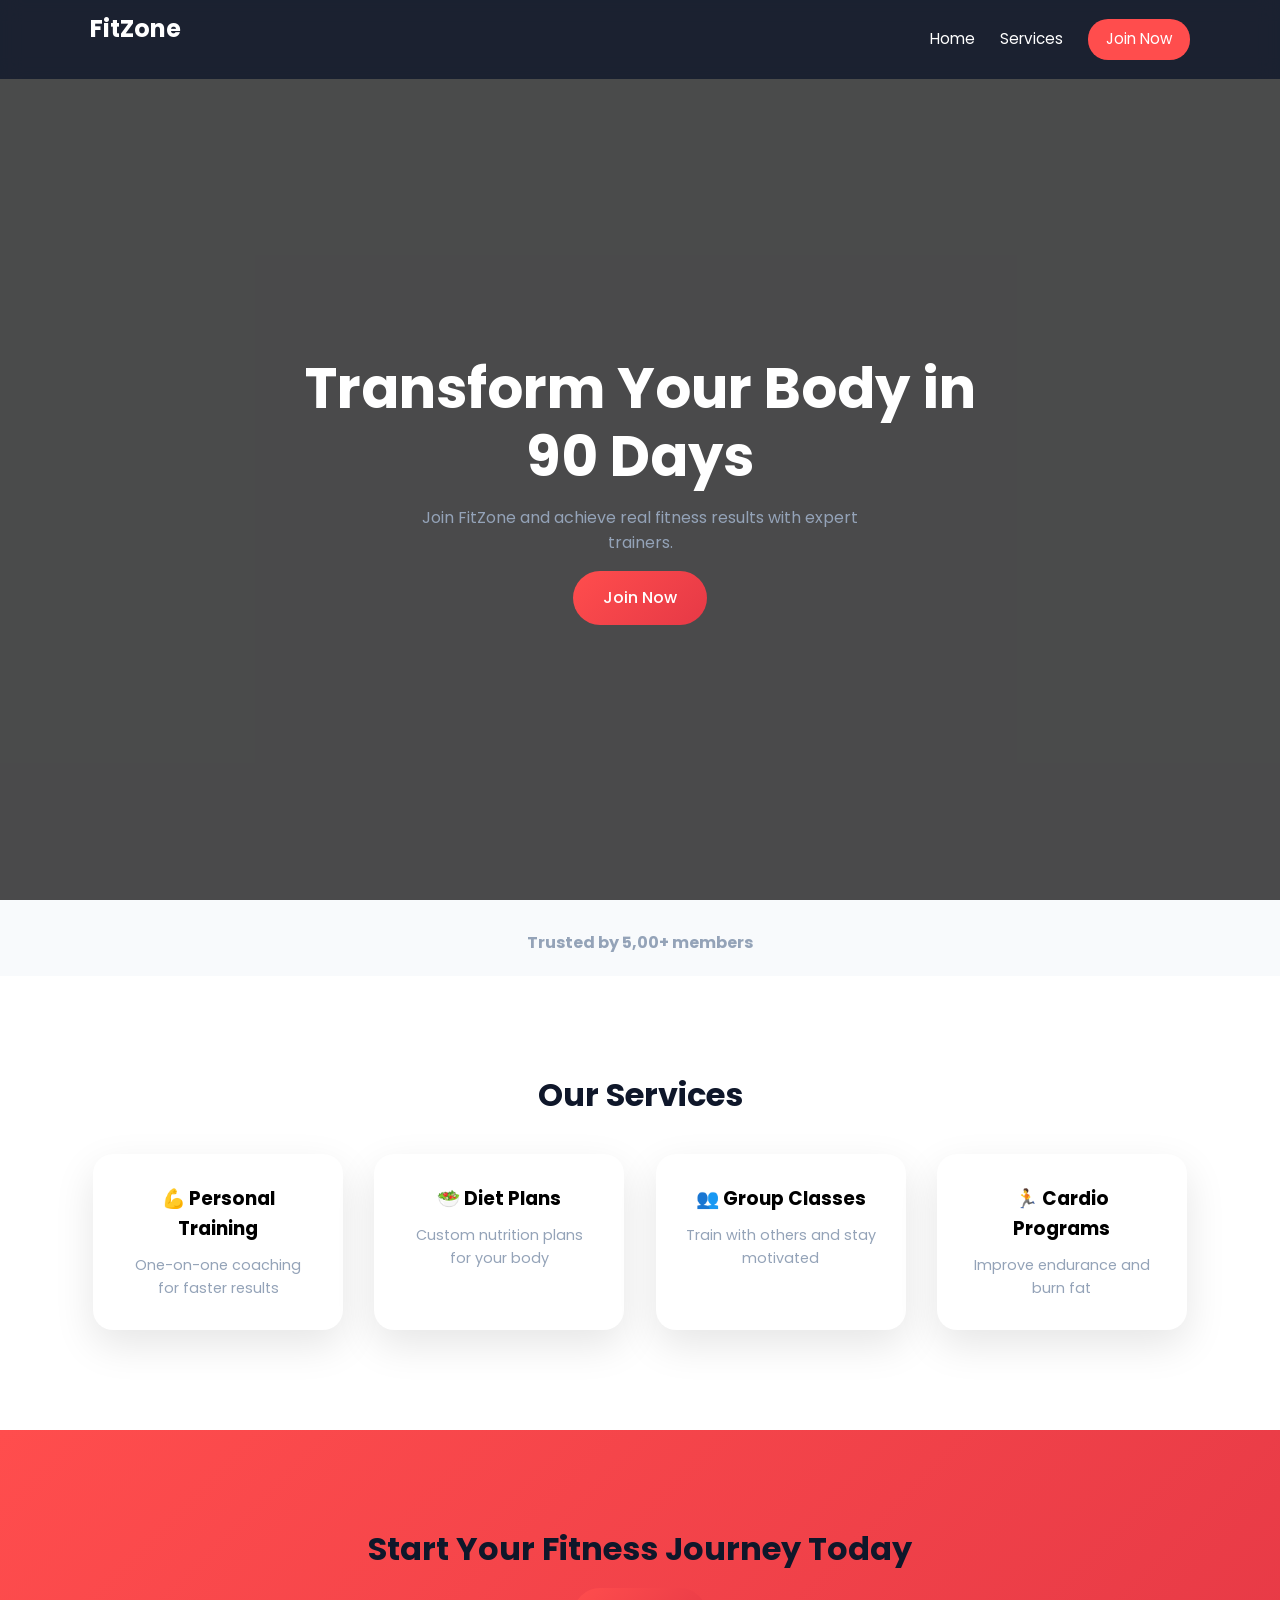
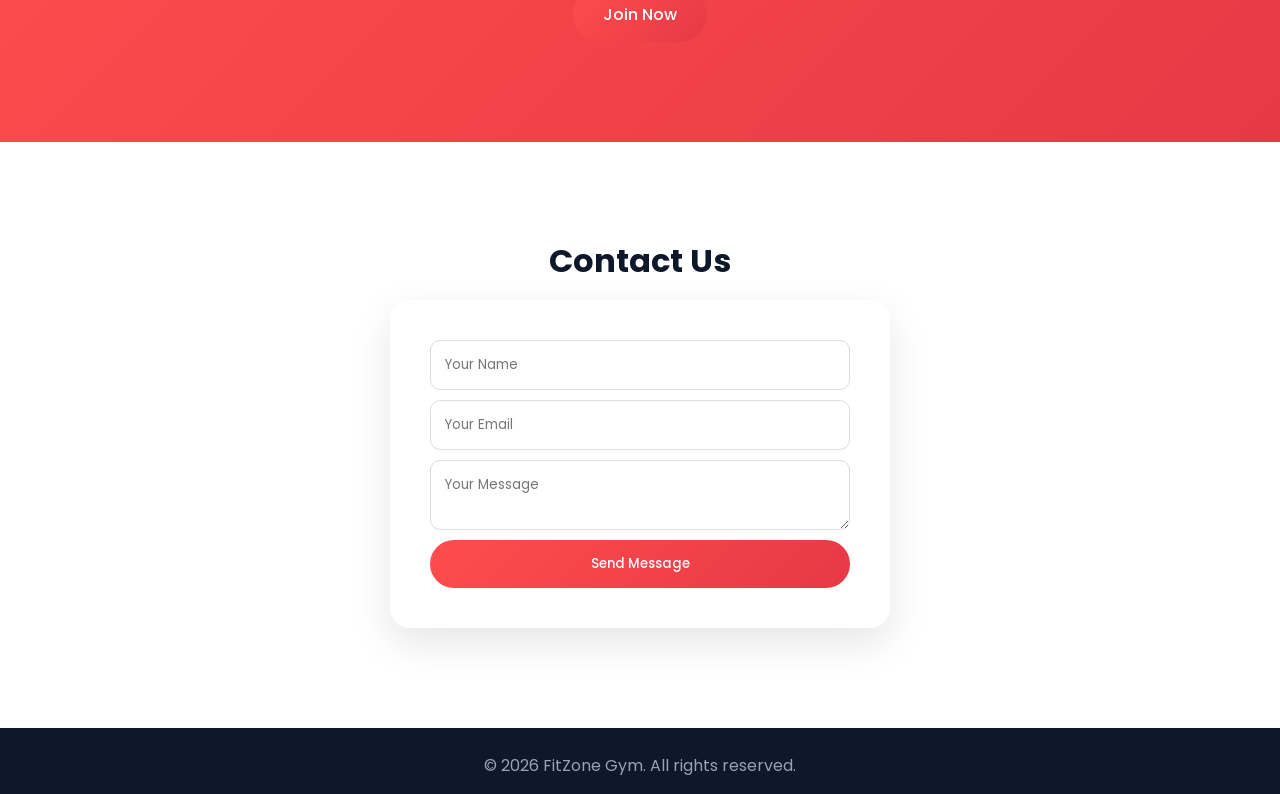
==== index.html @ 34e64884 "Added website files" ====
<!doctype html>
<html lang="en">
  <head>
    <meta charset="UTF-8" />
    <meta name="viewport" content="width=device-width, initial-scale=1.0" />
    <title>FitZone Gym</title>
    <link rel="stylesheet" href="style.css" />

    <!-- Google Fonts -->
    <link
      href="https://fonts.googleapis.com/css2?family=Poppins:wght@300;500;700&display=swap"
      rel="stylesheet"
    />
  </head>
  <body>
    <header class="navbar">
      <div class="container nav-container">
        <h2 class="logo">FitZone</h2>
        <nav class="nav-links">
          <a href="#home">Home</a>
          <a href="#services">Services</a>
          <a href="#contact" class="nav-btn">Join Now</a>
        </nav>
      </div>
    </header>

    <!--Hero-->
    <section id="home" class="hero">
      <div class="container">
        <h1>Transform Your Body in 90 Days</h1>
        <p>
          Join FitZone and achieve real fitness results with expert trainers.
        </p>
        <a href="#contact" class="btn">Join Now</a>
      </div>
    </section>

    <!--TRUST-->
    <section id="trust" class="trust">
      <p>Trusted by 5,00+ members</p>
    </section>

    <!--SERVICES-->
    <section id="services" class="services">
      <div class="container">
        <h2>Our Services</h2>
        <div class="cards">
          <div class="card">
            <h3>💪 Personal Training</h3>
            <p>One-on-one coaching for faster results</p>
          </div>
          <div class="card">
            <h3>🥗 Diet Plans</h3>
            <p>Custom nutrition plans for your body</p>
          </div>
          <div class="card">
            <h3>👥 Group Classes</h3>
            <p>Train with others and stay motivated</p>
          </div>
          <div class="card">
            <h3>🏃 Cardio Programs</h3>
            <p>Improve endurance and burn fat</p>
          </div>
        </div>
      </div>
    </section>

    <!--CTA-->
    <section id="cta" class="cta">
      <h2>Start Your Fitness Journey Today</h2>
      <a href="#contact" class="btn">Join Now</a>
    </section>

    <!--CONTACT-->
    <section id="contact" class="contact">
      <div class="container">
        <h2>Contact Us</h2>
        <form>
          <input type="text" placeholder="Your Name" required />
          <input type="email" placeholder="Your Email" required />
          <textarea placeholder="Your Message" required></textarea>
          <button type="submit" class="btn">Send Message</button>
        </form>
      </div>
    </section>

    <!--FOOTER-->
    <footer>
      <p>© 2026 FitZone Gym. All rights reserved.</p>
    </footer>
  </body>
</html>
---- style.css ----
:root {
  --primary: #ff4d4d;
  --dark: #0f172a;
  --light: #f8fafc;
  --gray: #94a3b8;
}

* {
  margin: 0;
  padding: 0;
  box-sizing: border-box;
  font-family: "Poppins", sans-serif;
}

html {
  scroll-behavior: smooth;
}

body {
  line-height: 1.6;
  background: #f9fafb;
}

a,
button {
  cursor: pointer;
}

/*Reusable container*/
.container {
  width: 90%;
  margin: auto;
  max-width: 1100px;
}

.navbar {
  position: fixed;
  top: 0;
  width: 100%;
  background: rgba(15, 23, 42, 0.8);
  backdrop-filter: blur(10px);
  z-index: 1000;
}

.nav-container {
  display: flex;
  justify-content: space-between;
  align-items: center;
  padding: 15px 0;
}

/*Logo*/
.logo {
  color: white;
  font-size: 1.5rem;
  font-weight: 700;
}

/*Nav Links*/
.nav-links {
  display: flex;
  align-items: center;
  gap: 25px;
}

.nav-links a {
  color: white;
  text-decoration: none;
  font-size: 0.95rem;
  position: relative;
  transition: 0.3s;
}

/*Hover effect for nav links*/
.nav-links a::after {
  content: "";
  position: absolute;
  width: 0%;
  height: 2px;
  background: var(--primary);
  left: 0;
  bottom: -5px;
  transition: 0.3s;
}

.nav-links a:hover::after {
  width: 100%;
}

/*CTA Button in Nav*/
.nav-btn {
  background: var(--primary);
  padding: 8px 18px;
  border-radius: 20px;
}

.nav-btn:hover {
  background: #e63946;
}

/*Header*/
.hero {
  background: url("https://images.unsplash.com/photo-1554284126-aa88f22d8b74")
    no-repeat center/cover;
  height: 100vh;
  display: flex;
  align-items: center;
  justify-content: center;
  padding-top: 80px;
  position: relative;
}

.hero::after {
  content: "";
  position: absolute;
  top: 0;
  left: 0;
  width: 100%;
  height: 100%;
  background: rgba(0, 0, 0, 0.7);
}

.hero .container {
  position: relative;
  z-index: 2;
  color: white;
  text-align: center;
}

.hero h1 {
  line-height: 1.2;
  font-size: 3.5rem;
  font-weight: 700;
  margin: 0 auto;
  max-width: 700px;
}

.hero p {
  max-width: 500px;
  color: var(--gray);
  margin: 15px auto;
}

/*BUTTON*/
.btn {
  display: inline-block;
  background: linear-gradient(135deg, #ff4d4d, #e63946);
  color: white;
  padding: 14px 30px;
  border-radius: 50px;
  font-weight: 500;
  text-decoration: none;
  transition: 0.3s;
}

.btn:hover {
  background: #e63946;
  transform: translateY(-4px);
}

/*TRUST*/
.trust {
  background: var(--light);
  text-align: center;
  padding: 20px;
  font-weight: bold;
}

/*SECTIONS*/
.services,
.cta,
.contact {
  padding: 100px 0;
  text-align: center;
}

.services,
.contact {
  background: white;
}

.services h2 {
  margin-bottom: 40px;
}

h2 {
  font-size: 2rem;
  margin-bottom: 20px;
  color: var(--dark);
  line-height: 1.2;
}

p {
  color: var(--gray);
  margin-top: 10px;
}

/*SERVICES*/
.cards {
  display: flex;
  justify-content: space-around;
  gap: 25px;
  flex-wrap: wrap;
  margin-top: 30px;
}

.card {
  background: white;
  padding: 30px;
  width: 250px;
  border-radius: 20px;
  box-shadow: 0 15px 40px rgba(0, 0, 0, 0.1);
  transition: 0.4s;
  text-align: center;
}

.card:hover {
  transform: translateY(-12px);
}

.card h3 {
  margin-bottom: 10px;
}

.card p {
  font-size: 0.9rem;
}

/*CTA*/
.cta {
  background: linear-gradient(135deg, #ff4d4d, #e63946);
  color: white;
}

/*CONTACT*/
.contact form {
  background: white;
  padding: 40px;
  border-radius: 20px;
  box-shadow: 0 15px 40px rgba(0, 0, 0, 0.1);
  max-width: 500px;
  margin: 0 auto;
  display: flex;
  flex-direction: column;
  gap: 10px;
}

input,
textarea {
  padding: 14px;
  border-radius: 10px;
  border: 1px solid #ddd;
}

button {
  background: var(--primary);
  color: white;
  padding: 14px;
  font-weight: 500;
  border-radius: 30px;
  cursor: pointer;
  border: none;
}

/*FOOTER*/
footer {
  background: var(--dark);
  color: white;
  text-align: center;
  padding: 15px;
}

/*MEDIA QUERIES*/
@media (max-width: 768px) {
  .hero h1 {
    font-size: 2rem;
  }

  .cards {
    flex-direction: column;
    align-items: center;
  }

  .nav-links {
    gap: 15px;
  }
}
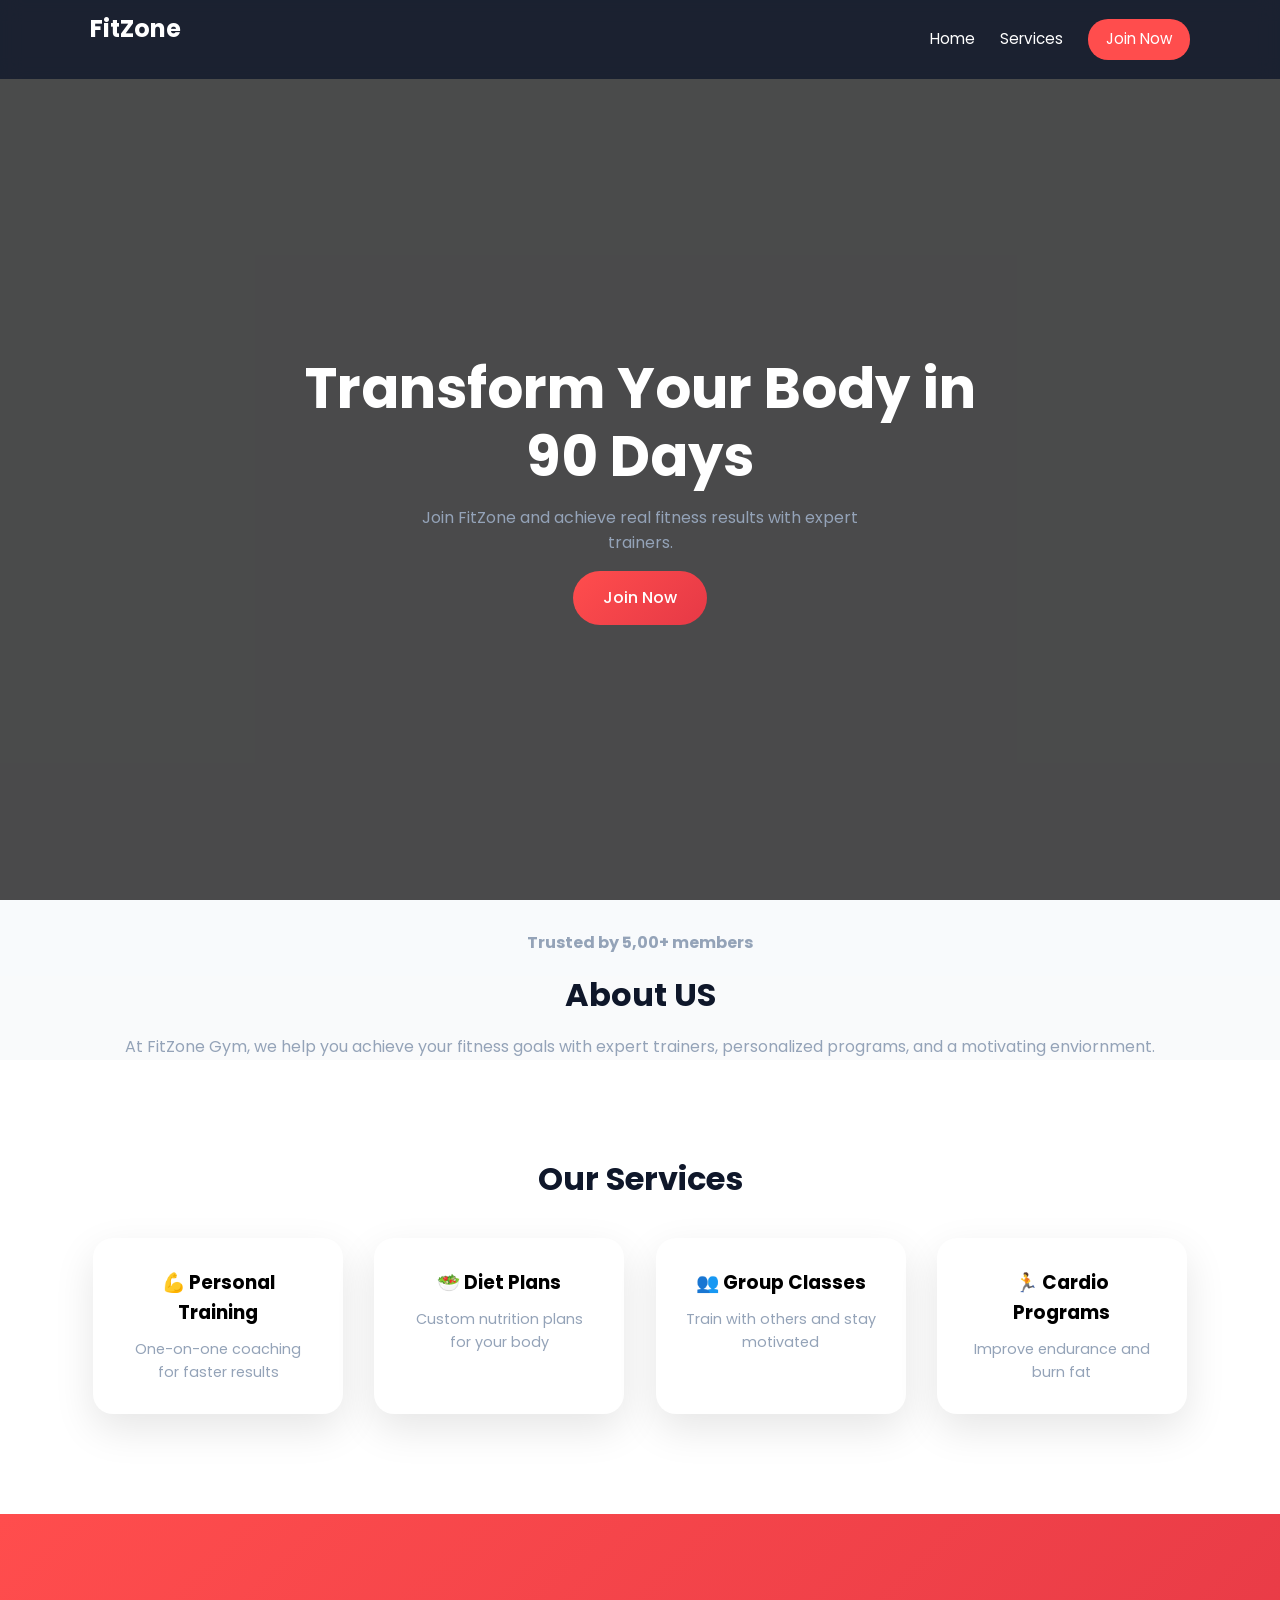
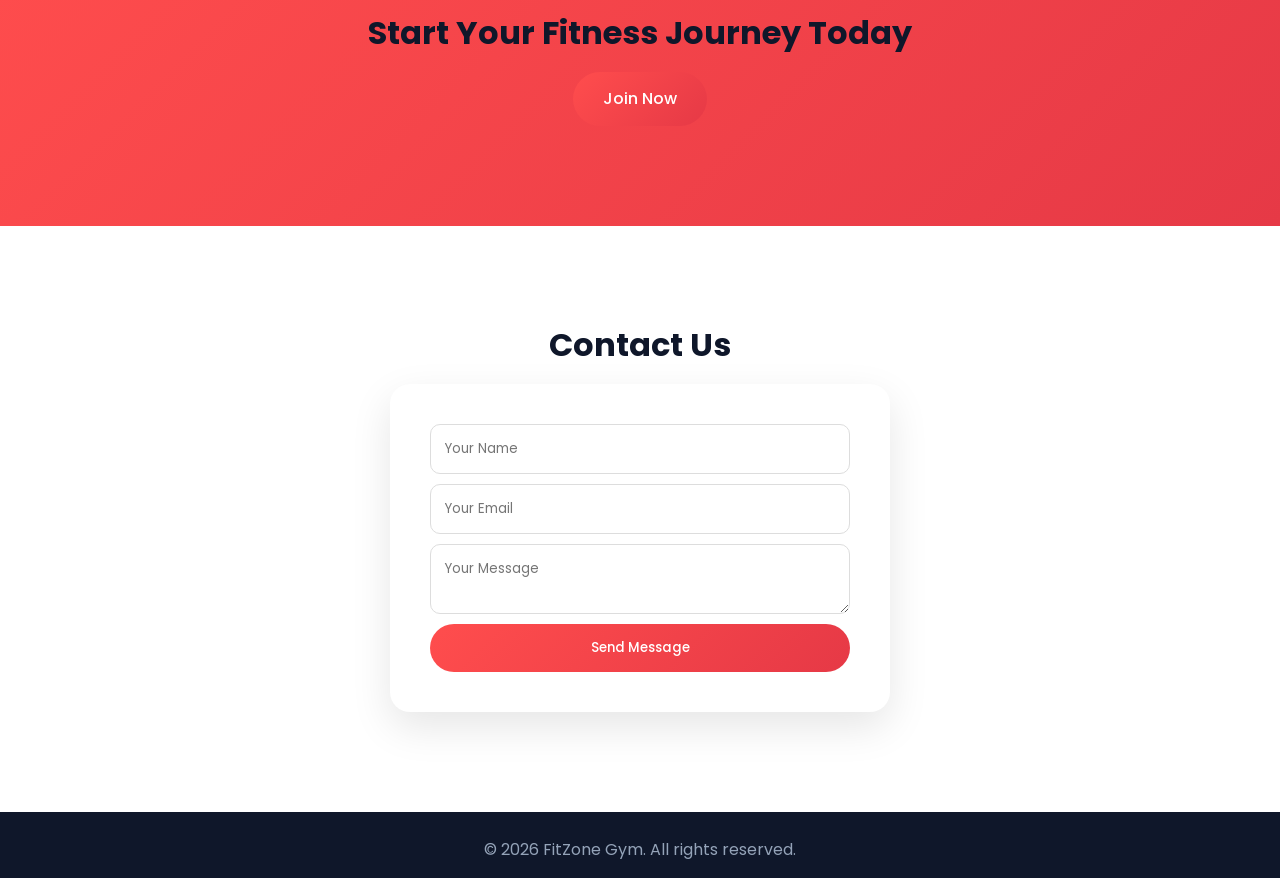
==== commit 2c758b86: "added sections" ====
--- a/index.html
+++ b/index.html
@@ -40,6 +40,17 @@
       <p>Trusted by 5,00+ members</p>
     </section>
 
+    <!--ABOUT-->
+    <section id="about" class="about">
+      <div class="container">
+        <h2>About US</h2>
+        <p>
+          At FitZone Gym, we help you achieve your fitness goals with expert
+          trainers, personalized programs, and a motivating enviornment.
+        </p>
+      </div>
+    </section>
+
     <!--SERVICES-->
     <section id="services" class="services">
       <div class="container">
@@ -75,10 +86,11 @@
     <section id="contact" class="contact">
       <div class="container">
         <h2>Contact Us</h2>
-        <form>
-          <input type="text" placeholder="Your Name" required />
-          <input type="email" placeholder="Your Email" required />
-          <textarea placeholder="Your Message" required></textarea>
+        <form name="contact" method="POST" data-netlify="true">
+          <input type="hidden" name="form-name" value="contact" />
+          <input type="text" name="name" placeholder="Your Name" required />
+          <input type="email" name="email" placeholder="Your Email" />
+          <textarea name="message" placeholder="Your Message"></textarea>
           <button type="submit" class="btn">Send Message</button>
         </form>
       </div>
--- a/style.css
+++ b/style.css
@@ -179,6 +179,11 @@
   background: white;
 }
 
+.about {
+  background: #f9fafb;
+  text-align: center;
+}
+
 .services h2 {
   margin-bottom: 40px;
 }
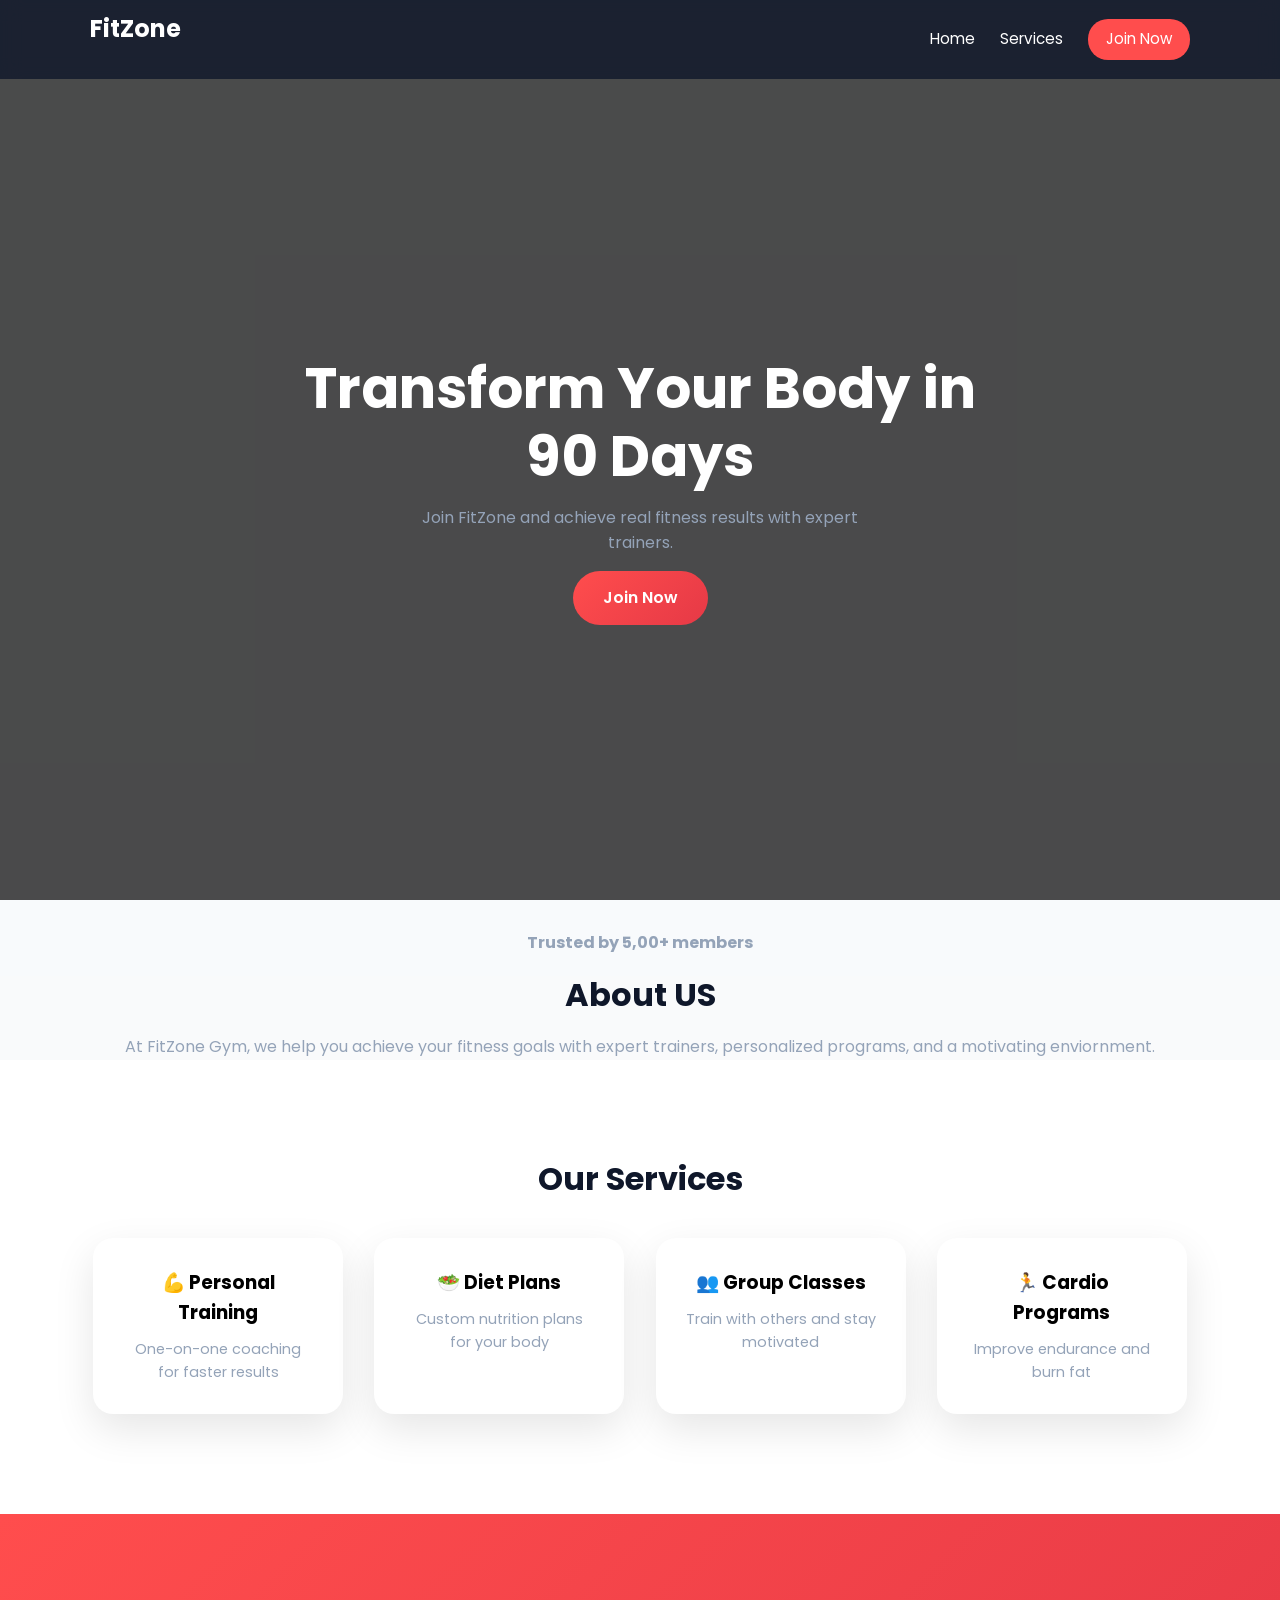
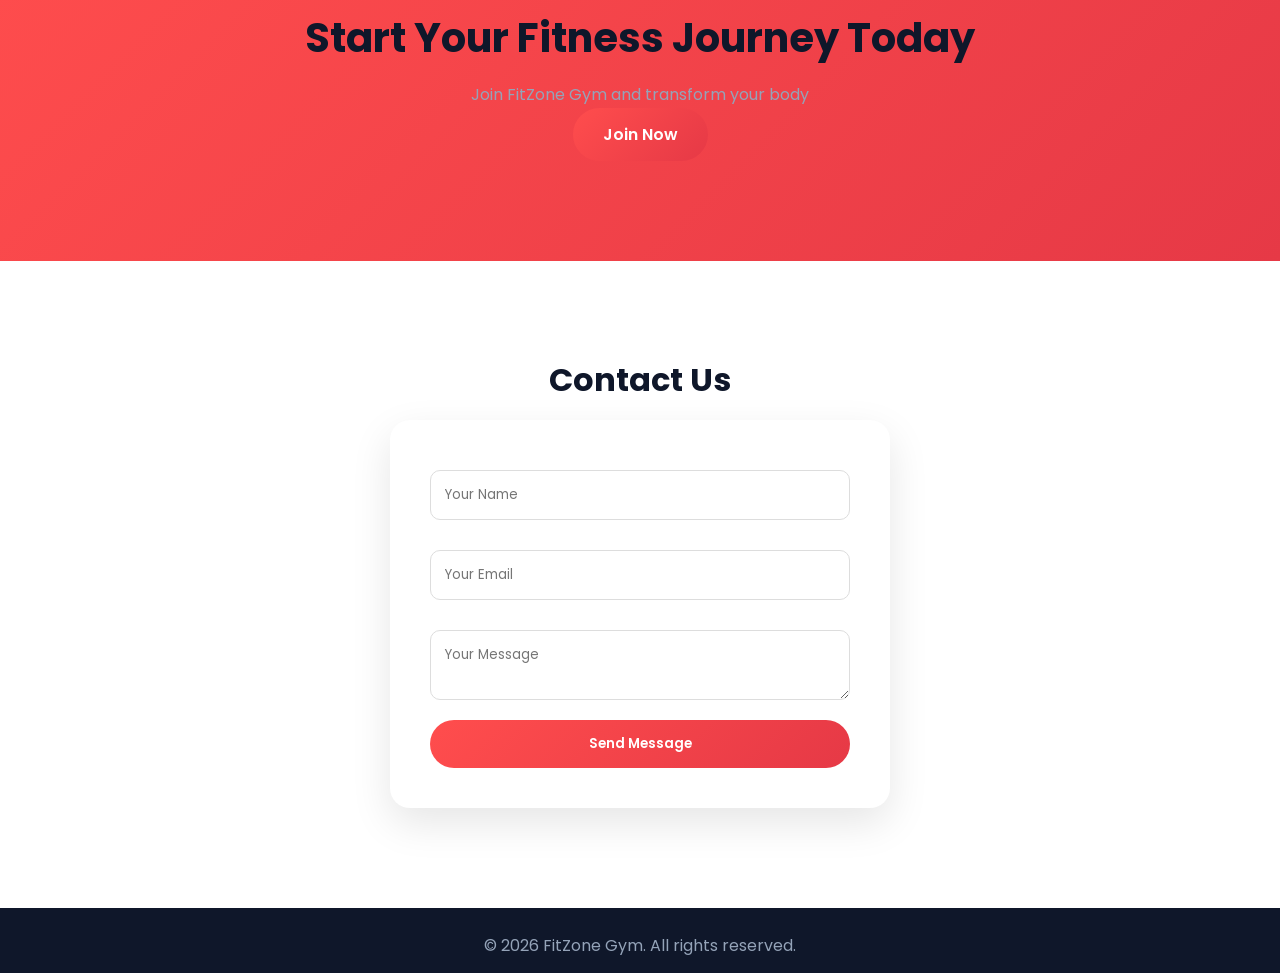
==== commit d248f2a1: "added success.html" ====
--- a/index.html
+++ b/index.html
@@ -79,6 +79,7 @@
     <!--CTA-->
     <section id="cta" class="cta">
       <h2>Start Your Fitness Journey Today</h2>
+      <p>Join FitZone Gym and transform your body</p>
       <a href="#contact" class="btn">Join Now</a>
     </section>
 
@@ -86,7 +87,13 @@
     <section id="contact" class="contact">
       <div class="container">
         <h2>Contact Us</h2>
-        <form name="contact" method="POST" data-netlify="true">
+        <form
+          name="contact"
+          method="POST"
+          data-netlify="true"
+          netlify
+          action="/success.html"
+        >
           <input type="hidden" name="form-name" value="contact" />
           <input type="text" name="name" placeholder="Your Name" required />
           <input type="email" name="email" placeholder="Your Email" />
@@ -100,5 +107,7 @@
     <footer>
       <p>© 2026 FitZone Gym. All rights reserved.</p>
     </footer>
+
+    <script src="script.js"></script>
   </body>
 </html>
--- a/style.css
+++ b/style.css
@@ -10,10 +10,6 @@
   padding: 0;
   box-sizing: border-box;
   font-family: "Poppins", sans-serif;
-}
-
-html {
-  scroll-behavior: smooth;
 }
 
 body {
@@ -100,12 +96,14 @@
 
 /*Header*/
 .hero {
-  background: url("https://images.unsplash.com/photo-1554284126-aa88f22d8b74")
-    no-repeat center/cover;
+  background: linear-gradient(rgba(0, 0, 0, 0.6), rgba(0, 0, 0, 0.6))
+    url("https://images.unsplash.com/photo-1554284126-aa88f22d8b74") no-repeat
+    center/cover;
   height: 100vh;
   display: flex;
   align-items: center;
   justify-content: center;
+  text-align: center;
   padding-top: 80px;
   position: relative;
 }
@@ -148,7 +146,7 @@
   color: white;
   padding: 14px 30px;
   border-radius: 50px;
-  font-weight: 500;
+  font-weight: 600;
   text-decoration: none;
   transition: 0.3s;
 }
@@ -167,16 +165,33 @@
 }
 
 /*SECTIONS*/
+section {
+  opacity: 0;
+  transform: translateY(50px);
+  transition: all 0.6s ease;
+}
+
+section.show {
+  opacity: 1;
+  transform: translateY(0);
+}
+
 .services,
-.cta,
 .contact {
   padding: 100px 0;
   text-align: center;
-}
-
-.services,
-.contact {
   background: white;
+}
+
+.cta {
+  background: linear-gradient(135deg, #ff4d4d, #e63946);
+  color: white;
+  text-align: center;
+  padding: 100px 20px;
+}
+
+.cta h2 {
+  font-size: 2.5rem;
 }
 
 .about {
@@ -220,7 +235,8 @@
 }
 
 .card:hover {
-  transform: translateY(-12px);
+  transform: translateY(-15px) scale(1.03);
+  box-shadow: 0 25px 60px rgba(0, 0, 0, 0.2);
 }
 
 .card h3 {
@@ -252,9 +268,11 @@
 
 input,
 textarea {
+  width: 100%;
   padding: 14px;
   border-radius: 10px;
   border: 1px solid #ddd;
+  margin: 10px 0;
 }
 
 button {
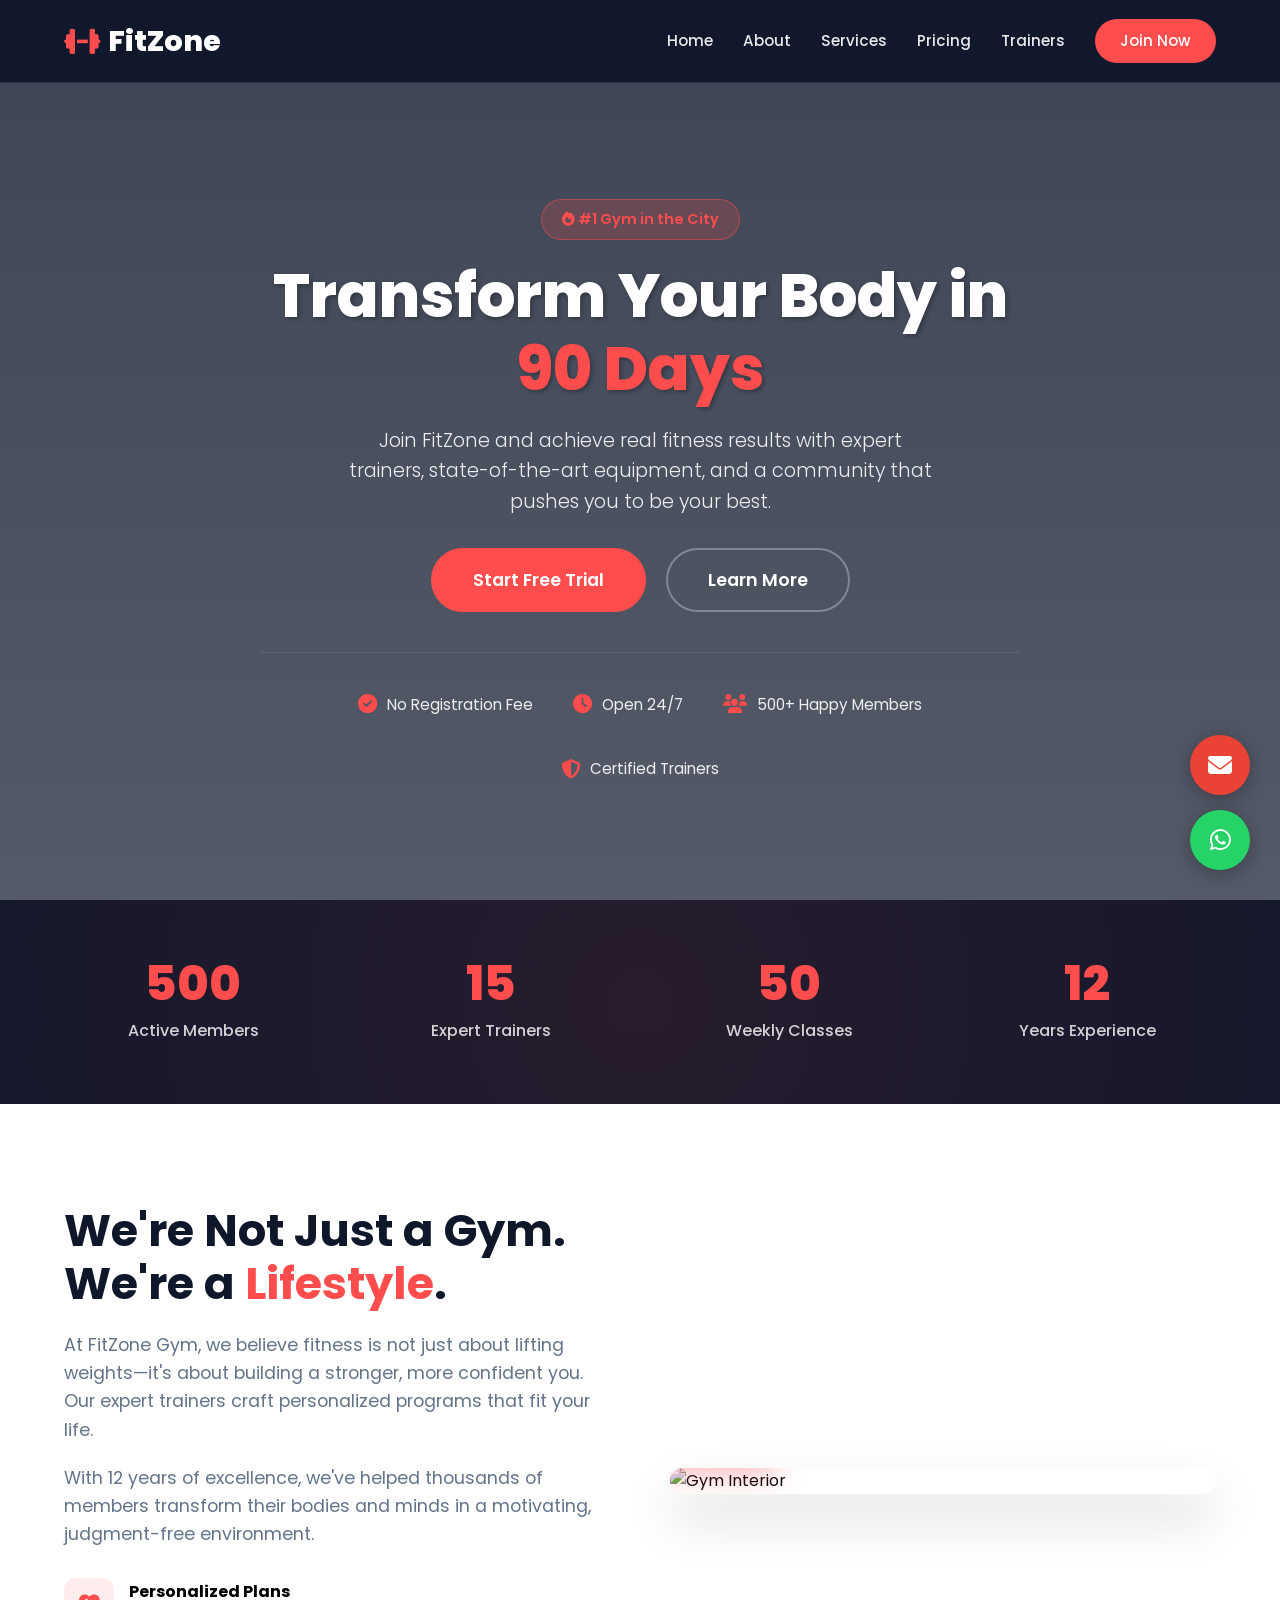
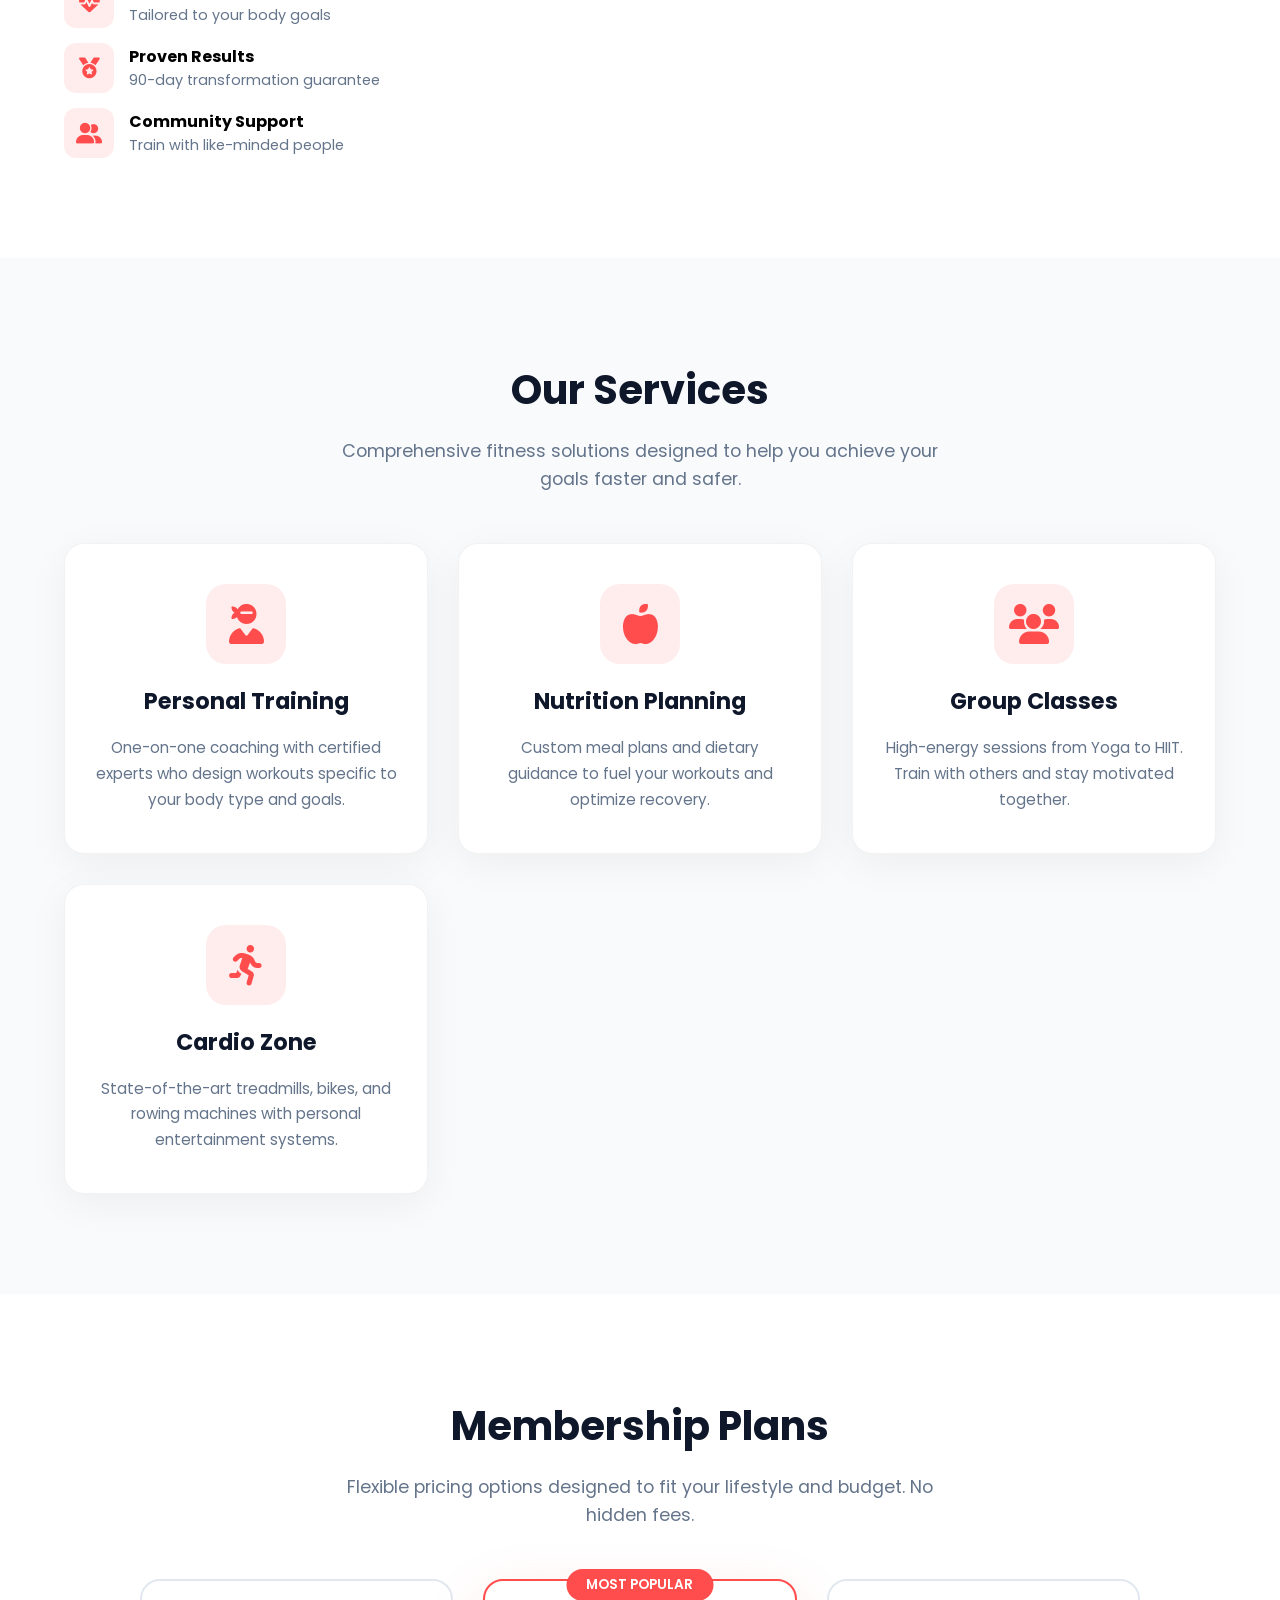
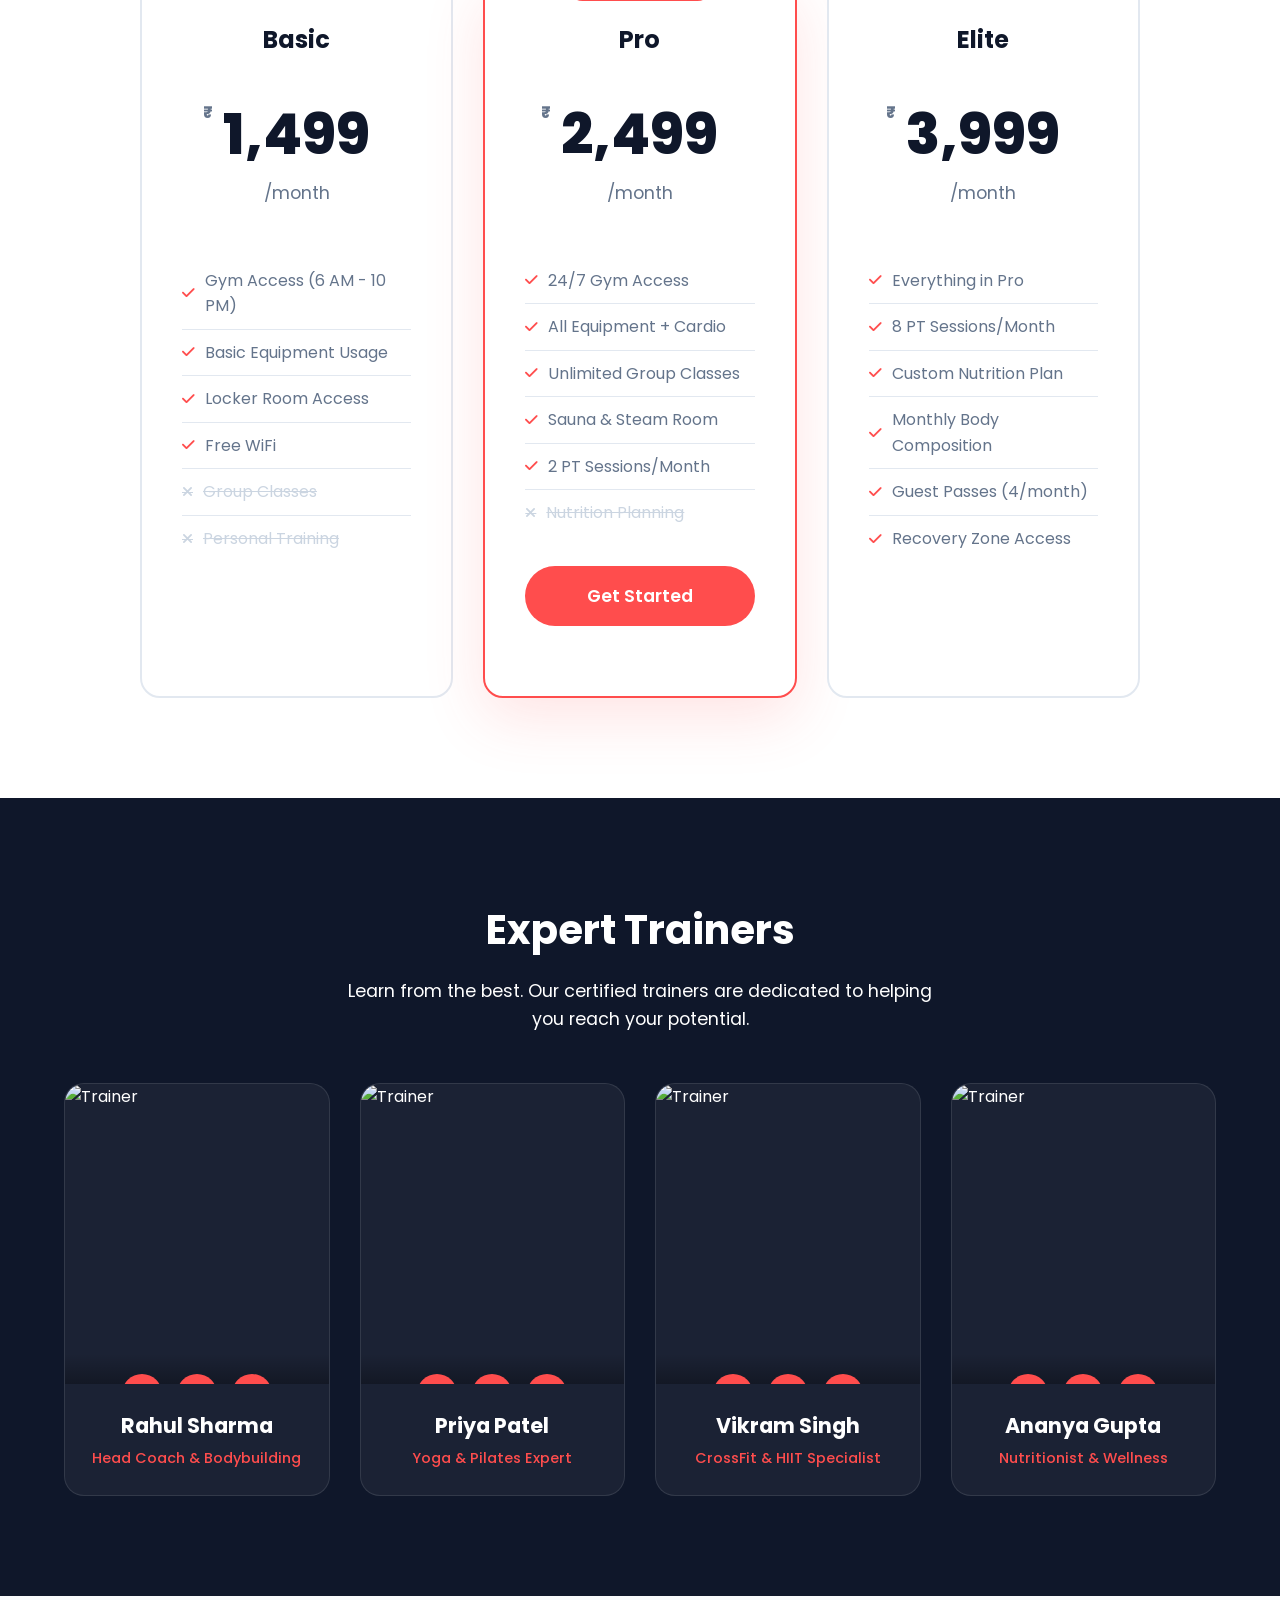
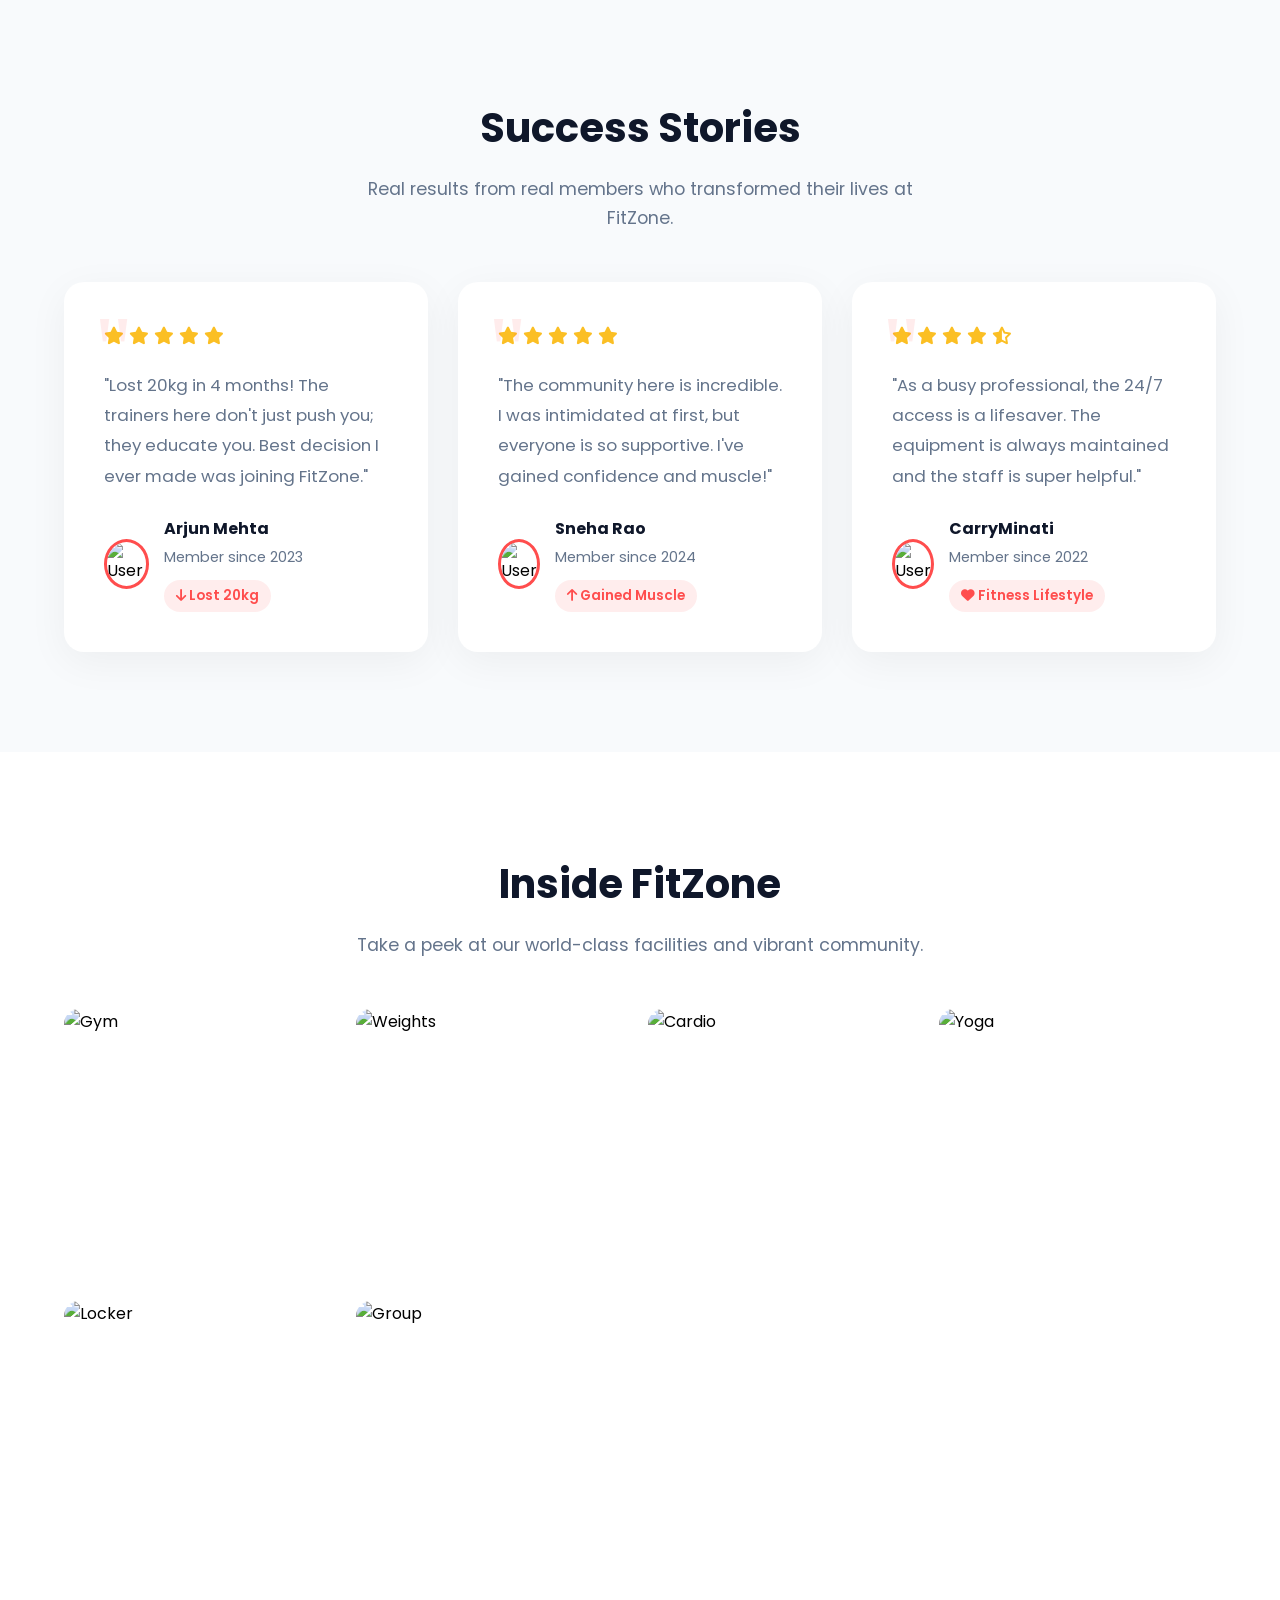
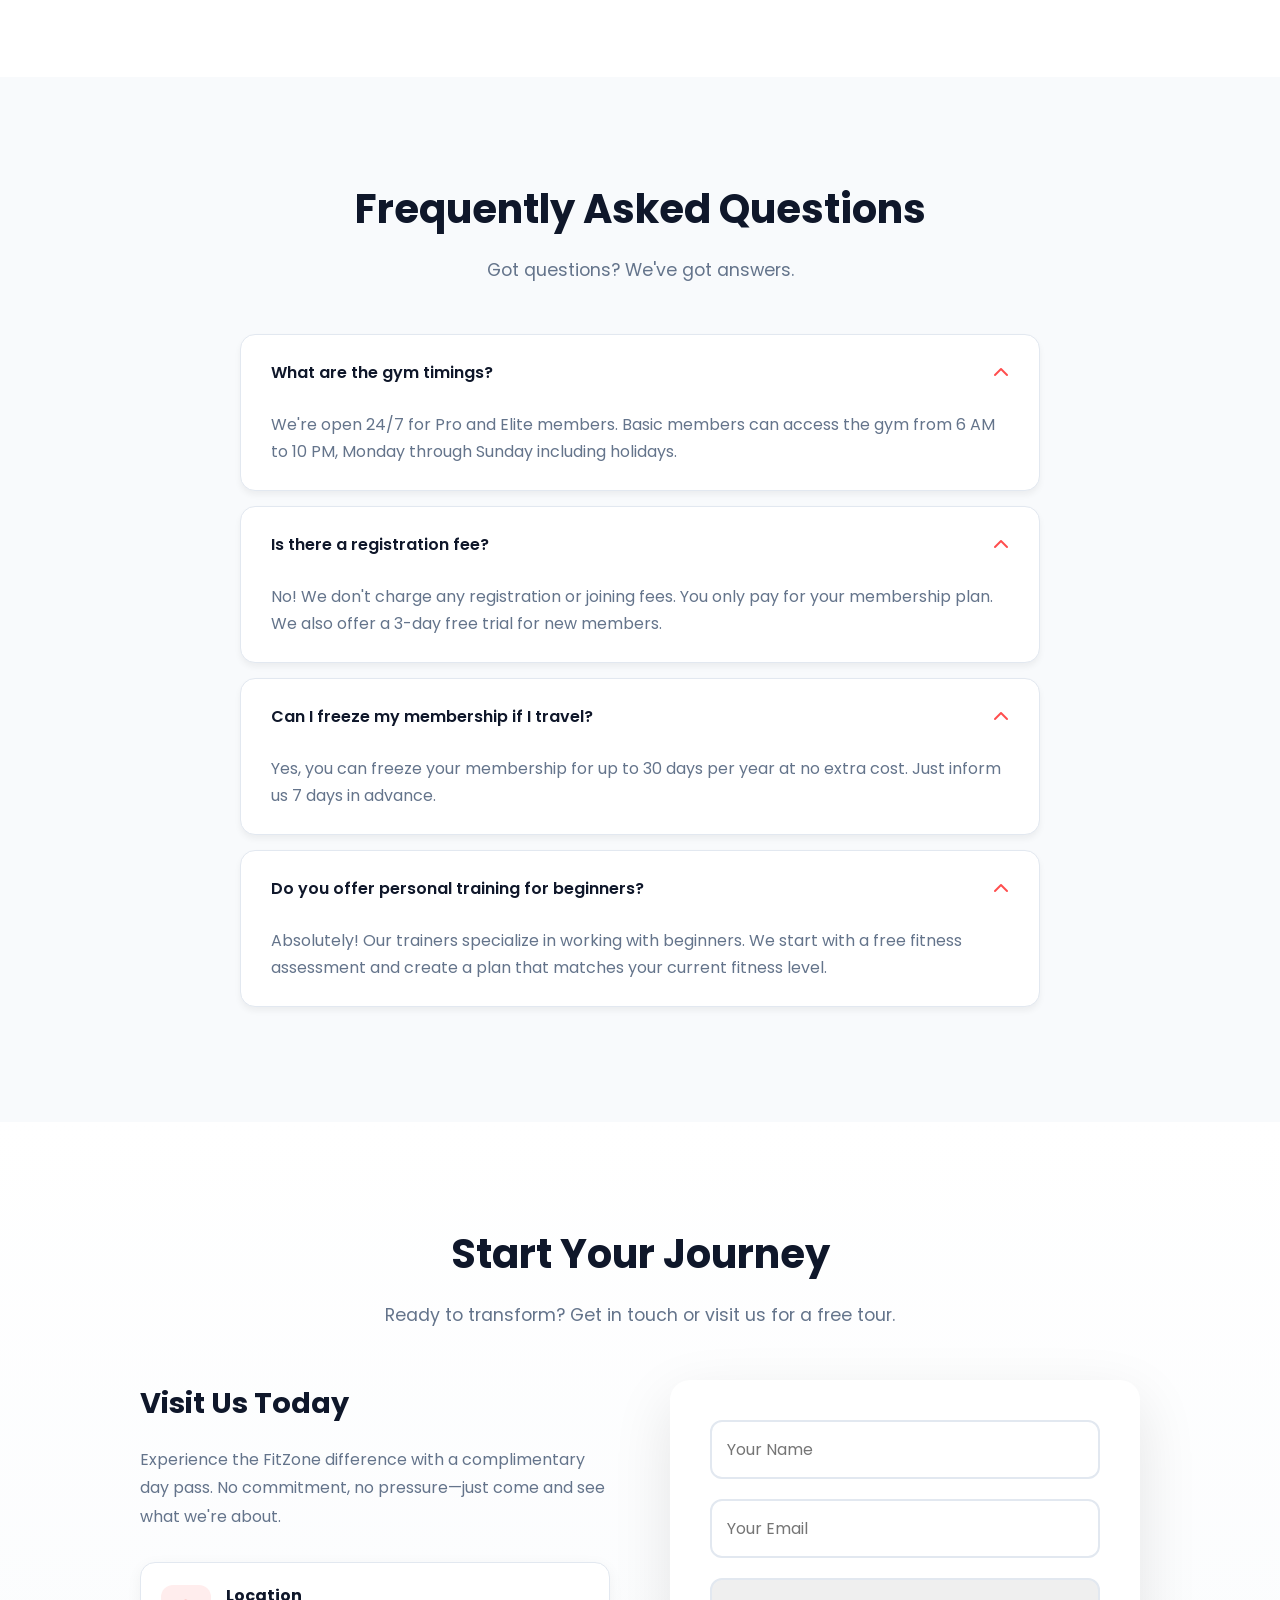
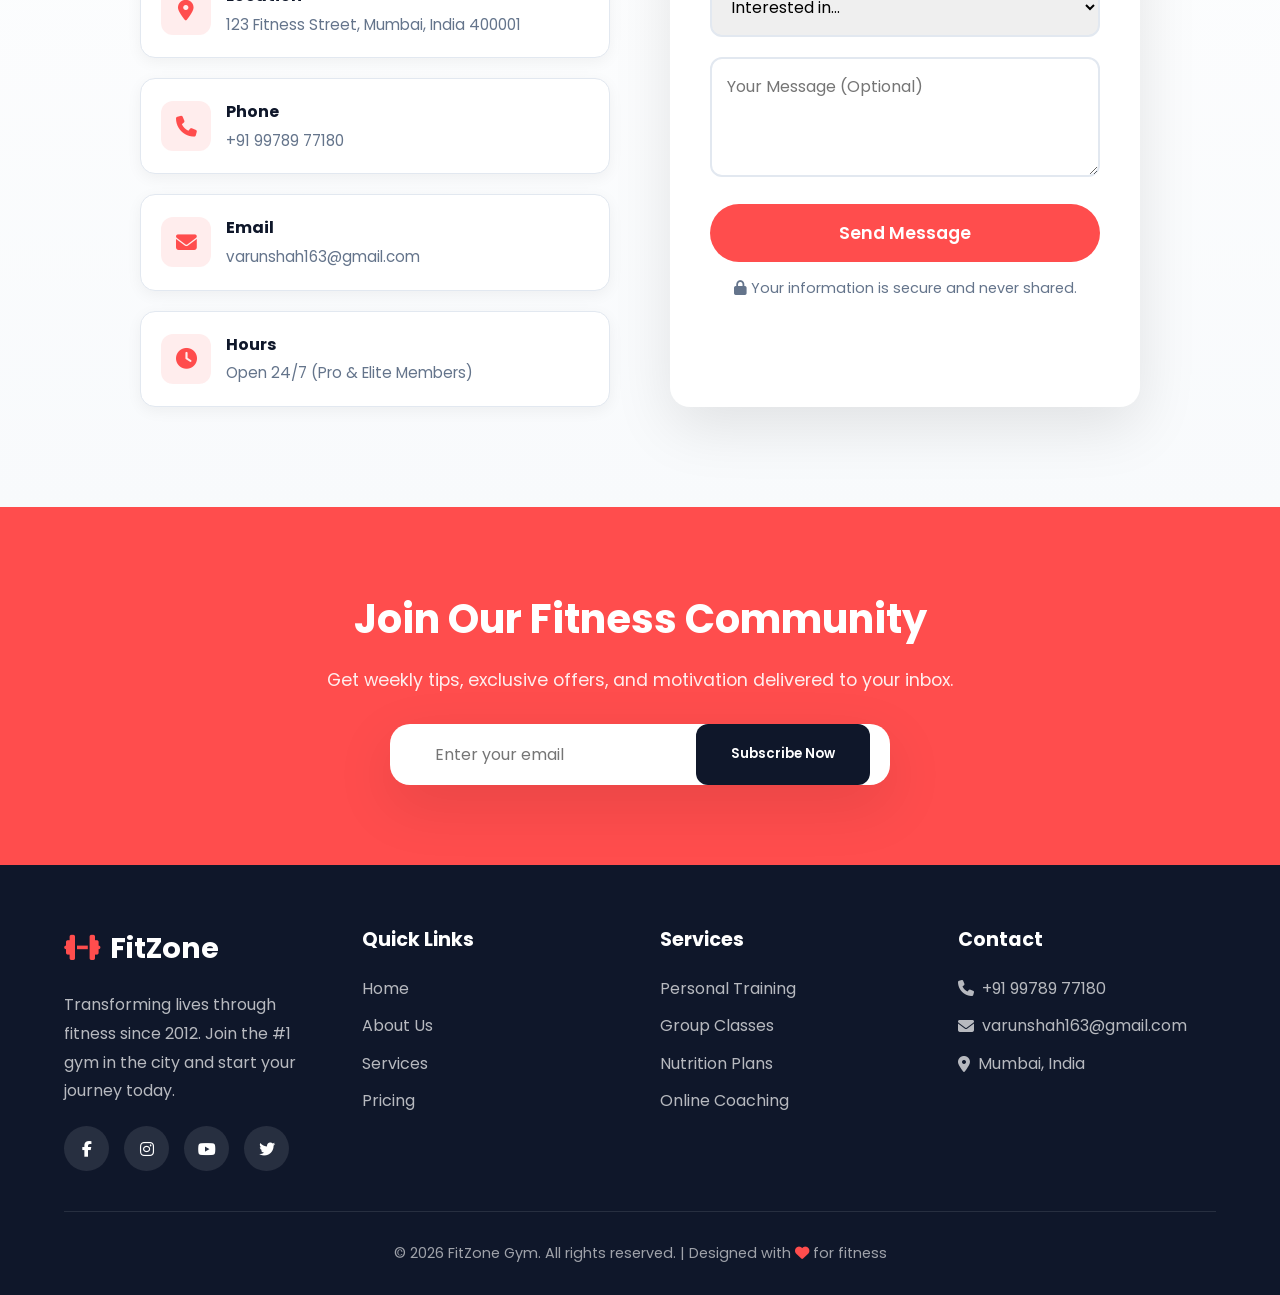
==== commit 57ae12a1: "Upgraded" ====
--- a/index.html
+++ b/index.html
@@ -3,111 +3,2324 @@
   <head>
     <meta charset="UTF-8" />
     <meta name="viewport" content="width=device-width, initial-scale=1.0" />
-    <title>FitZone Gym</title>
+    <title>FitZone Gym | Transform Your Body in 90 Days</title>
     <link rel="stylesheet" href="style.css" />
 
     <!-- Google Fonts -->
     <link
-      href="https://fonts.googleapis.com/css2?family=Poppins:wght@300;500;700&display=swap"
+      href="https://fonts.googleapis.com/css2?family=Poppins:wght@300;400;500;600;700;800&display=swap"
       rel="stylesheet"
     />
+    <!-- Font Awesome for icons -->
+    <link
+      rel="stylesheet"
+      href="https://cdnjs.cloudflare.com/ajax/libs/font-awesome/6.4.0/css/all.min.css"
+    />
+
+    <style>
+      :root {
+        --primary: #ff4d4d;
+        --primary-dark: #e63946;
+        --dark: #0f172a;
+        --light: #f8fafc;
+        --gray: #64748b;
+        --gray-light: #e2e8f0;
+        --success: #25d366;
+        --email: #ea4335;
+      }
+
+      * {
+        margin: 0;
+        padding: 0;
+        box-sizing: border-box;
+        font-family: "Poppins", sans-serif;
+      }
+
+      html {
+        scroll-behavior: smooth;
+      }
+
+      body {
+        line-height: 1.6;
+        background: #f9fafb;
+        overflow-x: hidden;
+      }
+
+      a,
+      button {
+        cursor: pointer;
+        text-decoration: none;
+      }
+
+      /* UTILITY CLASSES */
+      .container {
+        width: 90%;
+        margin: auto;
+        max-width: 1200px;
+      }
+
+      .section-header {
+        text-align: center;
+        margin-bottom: 50px;
+      }
+
+      .section-header h2 {
+        font-size: 2.5rem;
+        color: var(--dark);
+        margin-bottom: 15px;
+        font-weight: 700;
+      }
+
+      .section-header p {
+        color: var(--gray);
+        font-size: 1.1rem;
+        max-width: 600px;
+        margin: 0 auto;
+      }
+
+      /* NAVBAR - Enhanced with blur */
+      .navbar {
+        position: fixed;
+        top: 0;
+        width: 100%;
+        background: rgba(15, 23, 42, 0.95);
+        backdrop-filter: blur(20px);
+        z-index: 1000;
+        border-bottom: 1px solid rgba(255, 255, 255, 0.1);
+      }
+
+      .nav-container {
+        display: flex;
+        justify-content: space-between;
+        align-items: center;
+        padding: 18px 0;
+      }
+
+      .logo {
+        color: white;
+        font-size: 1.8rem;
+        font-weight: 800;
+        display: flex;
+        align-items: center;
+        gap: 8px;
+      }
+
+      .logo i {
+        color: var(--primary);
+      }
+
+      .nav-links {
+        display: flex;
+        align-items: center;
+        gap: 30px;
+      }
+
+      .nav-links a {
+        color: rgba(255, 255, 255, 0.9);
+        text-decoration: none;
+        font-size: 0.95rem;
+        font-weight: 500;
+        position: relative;
+        transition: 0.3s;
+      }
+
+      .nav-links a:hover {
+        color: white;
+      }
+
+      .nav-links a::after {
+        content: "";
+        position: absolute;
+        width: 0%;
+        height: 2px;
+        background: var(--primary);
+        left: 0;
+        bottom: -5px;
+        transition: 0.3s;
+      }
+
+      .nav-links a:hover::after {
+        width: 100%;
+      }
+
+      .nav-btn {
+        background: var(--primary);
+        padding: 10px 25px;
+        border-radius: 30px;
+        color: white !important;
+        font-weight: 600;
+        transition: all 0.3s;
+      }
+
+      .nav-btn:hover {
+        background: var(--primary-dark);
+        transform: translateY(-2px);
+        box-shadow: 0 10px 20px rgba(255, 77, 77, 0.3);
+      }
+
+      .nav-btn::after {
+        display: none !important;
+      }
+
+      /* HERO - Enhanced with gradient overlay and trust badges */
+      .hero {
+        background:
+          linear-gradient(rgba(15, 23, 42, 0.8), rgba(15, 23, 42, 0.7)),
+          url("https://images.unsplash.com/photo-1534438327276-14e5300c3a48?w=1920")
+            no-repeat center/cover;
+        height: 100vh;
+        display: flex;
+        align-items: center;
+        justify-content: center;
+        text-align: center;
+        padding-top: 80px;
+        position: relative;
+      }
+
+      .hero-content {
+        position: relative;
+        z-index: 2;
+        color: white;
+        max-width: 800px;
+        padding: 0 20px;
+      }
+
+      .hero-badge {
+        display: inline-block;
+        background: rgba(255, 77, 77, 0.2);
+        border: 1px solid rgba(255, 77, 77, 0.5);
+        padding: 8px 20px;
+        border-radius: 50px;
+        font-size: 0.9rem;
+        margin-bottom: 20px;
+        color: var(--primary);
+        font-weight: 600;
+        backdrop-filter: blur(10px);
+      }
+
+      .hero h1 {
+        line-height: 1.2;
+        font-size: 3.8rem;
+        font-weight: 800;
+        margin-bottom: 20px;
+        text-shadow: 2px 2px 4px rgba(0, 0, 0, 0.3);
+      }
+
+      .hero h1 span {
+        color: var(--primary);
+        position: relative;
+      }
+
+      .hero p {
+        max-width: 600px;
+        color: rgba(255, 255, 255, 0.9);
+        margin: 0 auto 30px;
+        font-size: 1.2rem;
+        font-weight: 300;
+      }
+
+      .hero-cta {
+        display: flex;
+        gap: 20px;
+        justify-content: center;
+        flex-wrap: wrap;
+        margin-bottom: 40px;
+      }
+
+      .btn-primary {
+        display: inline-block;
+        background: var(--primary);
+        color: white;
+        padding: 16px 40px;
+        border-radius: 50px;
+        font-weight: 600;
+        font-size: 1.1rem;
+        transition: all 0.3s;
+        border: 2px solid var(--primary);
+      }
+
+      .btn-primary:hover {
+        background: var(--primary-dark);
+        transform: translateY(-3px);
+        box-shadow: 0 15px 30px rgba(255, 77, 77, 0.4);
+      }
+
+      .btn-secondary {
+        display: inline-block;
+        background: transparent;
+        color: white;
+        padding: 16px 40px;
+        border-radius: 50px;
+        font-weight: 600;
+        font-size: 1.1rem;
+        transition: all 0.3s;
+        border: 2px solid rgba(255, 255, 255, 0.3);
+      }
+
+      .btn-secondary:hover {
+        background: white;
+        color: var(--dark);
+        transform: translateY(-3px);
+      }
+
+      /* Trust Badges */
+      .trust-badges {
+        display: flex;
+        justify-content: center;
+        gap: 40px;
+        flex-wrap: wrap;
+        margin-top: 40px;
+        padding-top: 40px;
+        border-top: 1px solid rgba(255, 255, 255, 0.1);
+      }
+
+      .trust-item {
+        display: flex;
+        align-items: center;
+        gap: 10px;
+        color: rgba(255, 255, 255, 0.9);
+        font-size: 0.95rem;
+      }
+
+      .trust-item i {
+        color: var(--primary);
+        font-size: 1.2rem;
+      }
+
+      /* STATS SECTION - Like Equinox/Gold's Gym */
+      .stats {
+        background: var(--dark);
+        padding: 60px 0;
+        position: relative;
+        overflow: hidden;
+      }
+
+      .stats::before {
+        content: "";
+        position: absolute;
+        top: -50%;
+        left: -50%;
+        width: 200%;
+        height: 200%;
+        background: radial-gradient(
+          circle,
+          rgba(255, 77, 77, 0.1) 0%,
+          transparent 70%
+        );
+        animation: pulse 4s ease-in-out infinite;
+      }
+
+      @keyframes pulse {
+        0%,
+        100% {
+          transform: scale(1);
+          opacity: 0.5;
+        }
+        50% {
+          transform: scale(1.1);
+          opacity: 0.8;
+        }
+      }
+
+      .stats-grid {
+        display: grid;
+        grid-template-columns: repeat(auto-fit, minmax(200px, 1fr));
+        gap: 40px;
+        position: relative;
+        z-index: 1;
+      }
+
+      .stat-item {
+        text-align: center;
+        color: white;
+      }
+
+      .stat-number {
+        font-size: 3rem;
+        font-weight: 800;
+        color: var(--primary);
+        display: block;
+        line-height: 1;
+      }
+
+      .stat-label {
+        font-size: 1rem;
+        color: rgba(255, 255, 255, 0.8);
+        margin-top: 10px;
+        font-weight: 500;
+      }
+
+      /* ABOUT - Enhanced with image */
+      .about {
+        padding: 100px 0;
+        background: white;
+      }
+
+      .about-content {
+        display: grid;
+        grid-template-columns: 1fr 1fr;
+        gap: 60px;
+        align-items: center;
+      }
+
+      .about-text h2 {
+        font-size: 2.8rem;
+        color: var(--dark);
+        margin-bottom: 20px;
+        line-height: 1.2;
+      }
+
+      .about-text p {
+        color: var(--gray);
+        margin-bottom: 20px;
+        font-size: 1.1rem;
+      }
+
+      .about-features {
+        display: flex;
+        flex-direction: column;
+        gap: 15px;
+        margin-top: 30px;
+      }
+
+      .feature-item {
+        display: flex;
+        align-items: center;
+        gap: 15px;
+      }
+
+      .feature-icon {
+        width: 50px;
+        height: 50px;
+        background: rgba(255, 77, 77, 0.1);
+        border-radius: 12px;
+        display: flex;
+        align-items: center;
+        justify-content: center;
+        color: var(--primary);
+        font-size: 1.3rem;
+      }
+
+      .about-image {
+        position: relative;
+        border-radius: 20px;
+        overflow: hidden;
+        box-shadow: 0 25px 50px rgba(0, 0, 0, 0.15);
+      }
+
+      .about-image img {
+        width: 100%;
+        height: 100%;
+        object-fit: cover;
+        display: block;
+      }
+
+      .experience-badge {
+        position: absolute;
+        bottom: 30px;
+        left: -30px;
+        background: var(--primary);
+        color: white;
+        padding: 20px 30px;
+        border-radius: 15px;
+        box-shadow: 0 10px 30px rgba(255, 77, 77, 0.4);
+      }
+
+      .experience-badge .years {
+        font-size: 2.5rem;
+        font-weight: 800;
+        line-height: 1;
+      }
+
+      .experience-badge .text {
+        font-size: 0.9rem;
+        font-weight: 500;
+      }
+
+      /* SERVICES - Enhanced cards */
+      .services {
+        padding: 100px 0;
+        background: #f8fafc;
+      }
+
+      .cards {
+        display: grid;
+        grid-template-columns: repeat(auto-fit, minmax(280px, 1fr));
+        gap: 30px;
+        margin-top: 50px;
+      }
+
+      .card {
+        background: white;
+        padding: 40px 30px;
+        border-radius: 20px;
+        box-shadow: 0 10px 40px rgba(0, 0, 0, 0.05);
+        transition: all 0.4s;
+        text-align: center;
+        border: 1px solid rgba(0, 0, 0, 0.05);
+        position: relative;
+        overflow: hidden;
+      }
+
+      .card::before {
+        content: "";
+        position: absolute;
+        top: 0;
+        left: 0;
+        width: 100%;
+        height: 5px;
+        background: var(--primary);
+        transform: scaleX(0);
+        transition: transform 0.3s;
+      }
+
+      .card:hover {
+        transform: translateY(-10px);
+        box-shadow: 0 20px 60px rgba(0, 0, 0, 0.1);
+      }
+
+      .card:hover::before {
+        transform: scaleX(1);
+      }
+
+      .card-icon {
+        width: 80px;
+        height: 80px;
+        background: rgba(255, 77, 77, 0.1);
+        border-radius: 20px;
+        display: flex;
+        align-items: center;
+        justify-content: center;
+        margin: 0 auto 20px;
+        font-size: 2.5rem;
+        transition: all 0.3s;
+      }
+
+      .card:hover .card-icon {
+        background: var(--primary);
+        transform: rotate(5deg) scale(1.1);
+      }
+
+      .card:hover .card-icon i {
+        color: white;
+      }
+
+      .card-icon i {
+        color: var(--primary);
+      }
+
+      .card h3 {
+        margin-bottom: 15px;
+        color: var(--dark);
+        font-size: 1.4rem;
+      }
+
+      .card p {
+        color: var(--gray);
+        font-size: 0.95rem;
+        line-height: 1.7;
+      }
+
+      /* PRICING SECTION - Like Planet Fitness/F45 */
+      .pricing {
+        padding: 100px 0;
+        background: white;
+      }
+
+      .pricing-grid {
+        display: grid;
+        grid-template-columns: repeat(auto-fit, minmax(300px, 1fr));
+        gap: 30px;
+        max-width: 1000px;
+        margin: 0 auto;
+      }
+
+      .pricing-card {
+        background: white;
+        border: 2px solid var(--gray-light);
+        border-radius: 20px;
+        padding: 40px;
+        text-align: center;
+        transition: all 0.3s;
+        position: relative;
+      }
+
+      .pricing-card.featured {
+        border-color: var(--primary);
+        transform: scale(1.05);
+        box-shadow: 0 20px 60px rgba(255, 77, 77, 0.15);
+      }
+
+      .pricing-badge {
+        position: absolute;
+        top: -12px;
+        left: 50%;
+        transform: translateX(-50%);
+        background: var(--primary);
+        color: white;
+        padding: 5px 20px;
+        border-radius: 20px;
+        font-size: 0.85rem;
+        font-weight: 600;
+      }
+
+      .pricing-card h3 {
+        font-size: 1.5rem;
+        color: var(--dark);
+        margin-bottom: 10px;
+      }
+
+      .pricing-card .price {
+        font-size: 3.5rem;
+        font-weight: 800;
+        color: var(--dark);
+        margin: 20px 0;
+        position: relative;
+        display: inline-block;
+      }
+
+      .pricing-card .price span {
+        font-size: 1rem;
+        color: var(--gray);
+        position: absolute;
+        top: 10px;
+        left: -20px;
+      }
+
+      .pricing-card .price .period {
+        font-size: 1.1rem;
+        color: var(--gray);
+        font-weight: 400;
+      }
+
+      .pricing-features {
+        list-style: none;
+        margin: 30px 0;
+        text-align: left;
+      }
+
+      .pricing-features li {
+        padding: 10px 0;
+        color: var(--gray);
+        border-bottom: 1px solid var(--gray-light);
+        display: flex;
+        align-items: center;
+        gap: 10px;
+      }
+
+      .pricing-features li:last-child {
+        border-bottom: none;
+      }
+
+      .pricing-features li i {
+        color: var(--primary);
+        font-size: 0.9rem;
+      }
+
+      .pricing-features li.not-included {
+        color: #cbd5e1;
+        text-decoration: line-through;
+      }
+
+      .pricing-features li.not-included i {
+        color: #cbd5e1;
+      }
+
+      /* TRAINERS SECTION - Like Equinox */
+      .trainers {
+        padding: 100px 0;
+        background: var(--dark);
+        color: white;
+      }
+
+      .trainers .section-header h2,
+      .trainers .section-header p {
+        color: white;
+      }
+
+      .trainers-grid {
+        display: grid;
+        grid-template-columns: repeat(auto-fit, minmax(250px, 1fr));
+        gap: 30px;
+        margin-top: 50px;
+      }
+
+      .trainer-card {
+        background: rgba(255, 255, 255, 0.05);
+        border-radius: 20px;
+        overflow: hidden;
+        transition: all 0.3s;
+        border: 1px solid rgba(255, 255, 255, 0.1);
+      }
+
+      .trainer-card:hover {
+        transform: translateY(-10px);
+        background: rgba(255, 255, 255, 0.08);
+      }
+
+      .trainer-image {
+        height: 300px;
+        overflow: hidden;
+        position: relative;
+      }
+
+      .trainer-image img {
+        width: 100%;
+        height: 100%;
+        object-fit: cover;
+        transition: transform 0.5s;
+      }
+
+      .trainer-card:hover .trainer-image img {
+        transform: scale(1.1);
+      }
+
+      .trainer-social {
+        position: absolute;
+        bottom: -50px;
+        left: 0;
+        width: 100%;
+        display: flex;
+        justify-content: center;
+        gap: 15px;
+        padding: 20px;
+        background: linear-gradient(to top, rgba(0, 0, 0, 0.8), transparent);
+        transition: bottom 0.3s;
+      }
+
+      .trainer-card:hover .trainer-social {
+        bottom: 0;
+      }
+
+      .trainer-social a {
+        width: 40px;
+        height: 40px;
+        background: var(--primary);
+        border-radius: 50%;
+        display: flex;
+        align-items: center;
+        justify-content: center;
+        color: white;
+        transition: transform 0.3s;
+      }
+
+      .trainer-social a:hover {
+        transform: translateY(-5px);
+      }
+
+      .trainer-info {
+        padding: 25px;
+        text-align: center;
+      }
+
+      .trainer-info h3 {
+        font-size: 1.3rem;
+        margin-bottom: 5px;
+      }
+
+      .trainer-info p {
+        color: var(--primary);
+        font-size: 0.9rem;
+        font-weight: 500;
+      }
+
+      /* TESTIMONIALS - Like Barry's/SoulCycle */
+      .testimonials {
+        padding: 100px 0;
+        background: #f8fafc;
+      }
+
+      .testimonial-grid {
+        display: grid;
+        grid-template-columns: repeat(auto-fit, minmax(350px, 1fr));
+        gap: 30px;
+        margin-top: 50px;
+      }
+
+      .testimonial-card {
+        background: white;
+        padding: 40px;
+        border-radius: 20px;
+        box-shadow: 0 10px 40px rgba(0, 0, 0, 0.05);
+        position: relative;
+      }
+
+      .testimonial-card::before {
+        content: '"';
+        position: absolute;
+        top: 20px;
+        left: 30px;
+        font-size: 6rem;
+        color: var(--primary);
+        opacity: 0.1;
+        font-family: serif;
+        line-height: 1;
+      }
+
+      .stars {
+        color: #fbbf24;
+        margin-bottom: 20px;
+        font-size: 1.1rem;
+      }
+
+      .testimonial-text {
+        color: var(--gray);
+        margin-bottom: 25px;
+        line-height: 1.8;
+        font-size: 1.05rem;
+      }
+
+      .testimonial-author {
+        display: flex;
+        align-items: center;
+        gap: 15px;
+      }
+
+      .author-avatar {
+        width: 50px;
+        height: 50px;
+        border-radius: 50%;
+        object-fit: cover;
+        border: 3px solid var(--primary);
+      }
+
+      .author-info h4 {
+        color: var(--dark);
+        margin-bottom: 3px;
+      }
+
+      .author-info span {
+        color: var(--gray);
+        font-size: 0.9rem;
+      }
+
+      .results-tag {
+        display: inline-block;
+        background: rgba(255, 77, 77, 0.1);
+        color: var(--primary);
+        padding: 5px 12px;
+        border-radius: 20px;
+        font-size: 0.85rem;
+        margin-top: 10px;
+        font-weight: 600;
+      }
+
+      /* GALLERY - Instagram style */
+      .gallery {
+        padding: 100px 0;
+        background: white;
+      }
+
+      .gallery-grid {
+        display: grid;
+        grid-template-columns: repeat(auto-fit, minmax(250px, 1fr));
+        gap: 15px;
+        margin-top: 50px;
+      }
+
+      .gallery-item {
+        position: relative;
+        aspect-ratio: 1;
+        overflow: hidden;
+        border-radius: 15px;
+        cursor: pointer;
+      }
+
+      .gallery-item img {
+        width: 100%;
+        height: 100%;
+        object-fit: cover;
+        transition: transform 0.5s;
+      }
+
+      .gallery-overlay {
+        position: absolute;
+        top: 0;
+        left: 0;
+        width: 100%;
+        height: 100%;
+        background: rgba(255, 77, 77, 0.9);
+        display: flex;
+        align-items: center;
+        justify-content: center;
+        opacity: 0;
+        transition: all 0.3s;
+      }
+
+      .gallery-item:hover .gallery-overlay {
+        opacity: 1;
+      }
+
+      .gallery-item:hover img {
+        transform: scale(1.1);
+      }
+
+      .gallery-overlay i {
+        color: white;
+        font-size: 2rem;
+      }
+
+      /* FAQ - Accordion style */
+      .faq {
+        padding: 100px 0;
+        background: #f8fafc;
+      }
+
+      .faq-container {
+        max-width: 800px;
+        margin: 50px auto 0;
+      }
+
+      .faq-item {
+        background: white;
+        margin-bottom: 15px;
+        border-radius: 15px;
+        overflow: hidden;
+        box-shadow: 0 4px 6px rgba(0, 0, 0, 0.05);
+        border: 1px solid var(--gray-light);
+      }
+
+      .faq-question {
+        padding: 25px 30px;
+        display: flex;
+        justify-content: space-between;
+        align-items: center;
+        cursor: pointer;
+        font-weight: 600;
+        color: var(--dark);
+        transition: all 0.3s;
+      }
+
+      .faq-question:hover {
+        background: rgba(255, 77, 77, 0.05);
+      }
+
+      .faq-question i {
+        transition: transform 0.3s;
+        color: var(--primary);
+      }
+
+      .faq-item.active .faq-question i {
+        transform: rotate(180deg);
+      }
+
+      .faq-answer {
+        max-height: 0;
+        overflow: hidden;
+        transition: all 0.3s;
+        padding: 0 30px;
+      }
+
+      .faq-item.active .faq-answer {
+        max-height: 200px;
+        padding-bottom: 25px;
+      }
+
+      .faq-answer p {
+        color: var(--gray);
+        line-height: 1.7;
+      }
+
+      /* CONTACT ENHANCED */
+      .contact {
+        padding: 100px 0;
+        text-align: center;
+        background: linear-gradient(to bottom, white, #f8fafc);
+      }
+
+      .contact-wrapper {
+        display: grid;
+        grid-template-columns: 1fr 1fr;
+        gap: 60px;
+        max-width: 1000px;
+        margin: 50px auto 0;
+        text-align: left;
+      }
+
+      .contact-info h3 {
+        font-size: 1.8rem;
+        color: var(--dark);
+        margin-bottom: 20px;
+      }
+
+      .contact-info p {
+        color: var(--gray);
+        margin-bottom: 30px;
+        line-height: 1.8;
+      }
+
+      .contact-details {
+        display: flex;
+        flex-direction: column;
+        gap: 20px;
+      }
+
+      .contact-item {
+        display: flex;
+        align-items: center;
+        gap: 15px;
+        padding: 20px;
+        background: white;
+        border-radius: 15px;
+        box-shadow: 0 4px 15px rgba(0, 0, 0, 0.05);
+        transition: all 0.3s;
+        border: 1px solid var(--gray-light);
+      }
+
+      .contact-item:hover {
+        transform: translateX(10px);
+        border-color: var(--primary);
+      }
+
+      .contact-item i {
+        width: 50px;
+        height: 50px;
+        background: rgba(255, 77, 77, 0.1);
+        border-radius: 12px;
+        display: flex;
+        align-items: center;
+        justify-content: center;
+        color: var(--primary);
+        font-size: 1.3rem;
+      }
+
+      .contact-item div strong {
+        color: var(--dark);
+        display: block;
+        margin-bottom: 3px;
+      }
+
+      .contact-item div span {
+        color: var(--gray);
+        font-size: 0.95rem;
+      }
+
+      .contact-item a {
+        color: inherit;
+        text-decoration: none;
+      }
+
+      form {
+        background: white;
+        padding: 40px;
+        border-radius: 20px;
+        box-shadow: 0 20px 60px rgba(0, 0, 0, 0.1);
+      }
+
+      .form-group {
+        margin-bottom: 20px;
+      }
+
+      input,
+      textarea,
+      select {
+        width: 100%;
+        padding: 15px;
+        border-radius: 12px;
+        border: 2px solid var(--gray-light);
+        font-family: "Poppins", sans-serif;
+        font-size: 1rem;
+        transition: all 0.3s;
+      }
+
+      input:focus,
+      textarea:focus,
+      select:focus {
+        outline: none;
+        border-color: var(--primary);
+        box-shadow: 0 0 0 4px rgba(255, 77, 77, 0.1);
+      }
+
+      textarea {
+        resize: vertical;
+        min-height: 120px;
+      }
+
+      /* NEWSLETTER */
+      .newsletter {
+        background: var(--primary);
+        padding: 80px 0;
+        text-align: center;
+        color: white;
+      }
+
+      .newsletter h2 {
+        color: white;
+        font-size: 2.5rem;
+        margin-bottom: 15px;
+      }
+
+      .newsletter p {
+        color: rgba(255, 255, 255, 0.9);
+        margin-bottom: 30px;
+        font-size: 1.1rem;
+      }
+
+      .newsletter-form {
+        display: flex;
+        gap: 15px;
+        max-width: 500px;
+        margin: 0 auto;
+        padding: 0 20px;
+      }
+
+      .newsletter-form input {
+        flex: 1;
+        border: none;
+        padding: 18px 25px;
+      }
+
+      .newsletter-form button {
+        background: var(--dark);
+        color: white;
+        border: none;
+        padding: 18px 35px;
+        border-radius: 12px;
+        font-weight: 600;
+        cursor: pointer;
+        transition: all 0.3s;
+        white-space: nowrap;
+      }
+
+      .newsletter-form button:hover {
+        transform: translateY(-2px);
+        box-shadow: 0 10px 20px rgba(0, 0, 0, 0.2);
+      }
+
+      /* FOOTER ENHANCED */
+      footer {
+        background: var(--dark);
+        color: white;
+        padding: 60px 0 30px;
+      }
+
+      .footer-content {
+        display: grid;
+        grid-template-columns: repeat(auto-fit, minmax(250px, 1fr));
+        gap: 40px;
+        margin-bottom: 40px;
+      }
+
+      .footer-brand h3 {
+        font-size: 1.8rem;
+        margin-bottom: 20px;
+        display: flex;
+        align-items: center;
+        gap: 10px;
+      }
+
+      .footer-brand h3 i {
+        color: var(--primary);
+      }
+
+      .footer-brand p {
+        color: rgba(255, 255, 255, 0.7);
+        line-height: 1.8;
+        margin-bottom: 20px;
+      }
+
+      .social-links {
+        display: flex;
+        gap: 15px;
+      }
+
+      .social-links a {
+        width: 45px;
+        height: 45px;
+        background: rgba(255, 255, 255, 0.1);
+        border-radius: 50%;
+        display: flex;
+        align-items: center;
+        justify-content: center;
+        color: white;
+        transition: all 0.3s;
+      }
+
+      .social-links a:hover {
+        background: var(--primary);
+        transform: translateY(-5px);
+      }
+
+      .footer-links h4 {
+        margin-bottom: 20px;
+        color: white;
+        font-size: 1.2rem;
+      }
+
+      .footer-links ul {
+        list-style: none;
+      }
+
+      .footer-links li {
+        margin-bottom: 12px;
+      }
+
+      .footer-links a {
+        color: rgba(255, 255, 255, 0.7);
+        text-decoration: none;
+        transition: all 0.3s;
+        display: flex;
+        align-items: center;
+        gap: 8px;
+      }
+
+      .footer-links a:hover {
+        color: var(--primary);
+        transform: translateX(5px);
+      }
+
+      .footer-bottom {
+        text-align: center;
+        padding-top: 30px;
+        border-top: 1px solid rgba(255, 255, 255, 0.1);
+        color: rgba(255, 255, 255, 0.6);
+        font-size: 0.9rem;
+      }
+
+      /* FLOATING BUTTONS */
+      .floating-buttons {
+        position: fixed;
+        bottom: 30px;
+        right: 30px;
+        display: flex;
+        flex-direction: column;
+        gap: 15px;
+        z-index: 9999;
+      }
+
+      .floating-btn {
+        width: 60px;
+        height: 60px;
+        border-radius: 50%;
+        display: flex;
+        align-items: center;
+        justify-content: center;
+        text-decoration: none;
+        box-shadow: 0 4px 20px rgba(0, 0, 0, 0.3);
+        transition: all 0.3s ease;
+        position: relative;
+        font-size: 1.5rem;
+        color: white;
+      }
+
+      .floating-btn:hover {
+        transform: scale(1.1) rotate(5deg);
+      }
+
+      .whatsapp-btn {
+        background-color: var(--success);
+      }
+
+      .email-btn {
+        background-color: var(--email);
+      }
+
+      .floating-btn::before {
+        content: attr(data-tooltip);
+        position: absolute;
+        right: 75px;
+        background: var(--dark);
+        color: white;
+        padding: 10px 20px;
+        border-radius: 10px;
+        font-size: 0.9rem;
+        white-space: nowrap;
+        opacity: 0;
+        visibility: hidden;
+        transition: all 0.3s ease;
+        font-weight: 500;
+        box-shadow: 0 4px 15px rgba(0, 0, 0, 0.2);
+      }
+
+      .floating-btn:hover::before {
+        opacity: 1;
+        visibility: visible;
+      }
+
+      /* STICKY MOBILE CTA */
+      .mobile-sticky {
+        display: none;
+        position: fixed;
+        bottom: 0;
+        left: 0;
+        width: 100%;
+        background: white;
+        padding: 15px 20px;
+        box-shadow: 0 -5px 20px rgba(0, 0, 0, 0.1);
+        z-index: 9998;
+        gap: 10px;
+      }
+
+      .mobile-sticky a {
+        flex: 1;
+        text-align: center;
+        padding: 12px;
+        border-radius: 10px;
+        font-weight: 600;
+        font-size: 0.95rem;
+      }
+
+      .mobile-sticky .btn-call {
+        background: var(--dark);
+        color: white;
+      }
+
+      .mobile-sticky .btn-whatsapp {
+        background: var(--success);
+        color: white;
+      }
+
+      /* ANIMATIONS */
+      .reveal {
+        opacity: 0;
+        transform: translateY(50px);
+        transition: all 0.8s ease;
+      }
+
+      .reveal.active {
+        opacity: 1;
+        transform: translateY(0);
+      }
+
+      /* BACK TO TOP */
+      .back-to-top {
+        position: fixed;
+        bottom: 30px;
+        left: 30px;
+        width: 50px;
+        height: 50px;
+        background: var(--dark);
+        color: white;
+        border-radius: 50%;
+        display: flex;
+        align-items: center;
+        justify-content: center;
+        cursor: pointer;
+        opacity: 0;
+        visibility: hidden;
+        transition: all 0.3s;
+        z-index: 999;
+        box-shadow: 0 4px 15px rgba(0, 0, 0, 0.2);
+      }
+
+      .back-to-top.active {
+        opacity: 1;
+        visibility: visible;
+      }
+
+      .back-to-top:hover {
+        background: var(--primary);
+        transform: translateY(-5px);
+      }
+
+      /* RESPONSIVE */
+      @media (max-width: 968px) {
+        .hero h1 {
+          font-size: 2.5rem;
+        }
+
+        .about-content {
+          grid-template-columns: 1fr;
+        }
+
+        .about-image {
+          order: -1;
+        }
+
+        .experience-badge {
+          left: 20px;
+          bottom: 20px;
+        }
+
+        .contact-wrapper {
+          grid-template-columns: 1fr;
+        }
+
+        .pricing-card.featured {
+          transform: none;
+        }
+
+        .nav-links {
+          gap: 20px;
+        }
+
+        .nav-links a:not(.nav-btn) {
+          display: none;
+        }
+      }
+
+      @media (max-width: 768px) {
+        .hero h1 {
+          font-size: 2rem;
+        }
+
+        .hero-badge {
+          font-size: 0.8rem;
+        }
+
+        .section-header h2 {
+          font-size: 2rem;
+        }
+
+        .trust-badges {
+          gap: 20px;
+          flex-direction: column;
+        }
+
+        .floating-buttons {
+          bottom: 80px;
+          right: 20px;
+        }
+
+        .floating-btn {
+          width: 50px;
+          height: 50px;
+          font-size: 1.2rem;
+        }
+
+        .mobile-sticky {
+          display: flex;
+        }
+
+        .newsletter-form {
+          flex-direction: column;
+        }
+
+        .newsletter-form button {
+          width: 100%;
+        }
+
+        .back-to-top {
+          bottom: 80px;
+        }
+      }
+    </style>
   </head>
   <body>
+    <!-- NAVBAR -->
     <header class="navbar">
       <div class="container nav-container">
-        <h2 class="logo">FitZone</h2>
+        <h2 class="logo"><i class="fas fa-dumbbell"></i> FitZone</h2>
         <nav class="nav-links">
           <a href="#home">Home</a>
+          <a href="#about">About</a>
           <a href="#services">Services</a>
+          <a href="#pricing">Pricing</a>
+          <a href="#trainers">Trainers</a>
           <a href="#contact" class="nav-btn">Join Now</a>
         </nav>
       </div>
     </header>
 
-    <!--Hero-->
+    <!-- HERO SECTION -->
     <section id="home" class="hero">
-      <div class="container">
-        <h1>Transform Your Body in 90 Days</h1>
+      <div class="hero-content">
+        <span class="hero-badge"
+          ><i class="fas fa-fire"></i> #1 Gym in the City</span
+        >
+        <h1>Transform Your Body in <span>90 Days</span></h1>
         <p>
-          Join FitZone and achieve real fitness results with expert trainers.
+          Join FitZone and achieve real fitness results with expert trainers,
+          state-of-the-art equipment, and a community that pushes you to be your
+          best.
         </p>
-        <a href="#contact" class="btn">Join Now</a>
-      </div>
-    </section>
-
-    <!--TRUST-->
-    <section id="trust" class="trust">
-      <p>Trusted by 5,00+ members</p>
-    </section>
-
-    <!--ABOUT-->
-    <section id="about" class="about">
-      <div class="container">
-        <h2>About US</h2>
-        <p>
-          At FitZone Gym, we help you achieve your fitness goals with expert
-          trainers, personalized programs, and a motivating enviornment.
-        </p>
-      </div>
-    </section>
-
-    <!--SERVICES-->
-    <section id="services" class="services">
-      <div class="container">
-        <h2>Our Services</h2>
-        <div class="cards">
-          <div class="card">
-            <h3>💪 Personal Training</h3>
-            <p>One-on-one coaching for faster results</p>
-          </div>
-          <div class="card">
-            <h3>🥗 Diet Plans</h3>
-            <p>Custom nutrition plans for your body</p>
-          </div>
-          <div class="card">
-            <h3>👥 Group Classes</h3>
-            <p>Train with others and stay motivated</p>
-          </div>
-          <div class="card">
-            <h3>🏃 Cardio Programs</h3>
-            <p>Improve endurance and burn fat</p>
+
+        <div class="hero-cta">
+          <a href="#pricing" class="btn-primary">Start Free Trial</a>
+          <a href="#about" class="btn-secondary">Learn More</a>
+        </div>
+
+        <div class="trust-badges">
+          <div class="trust-item">
+            <i class="fas fa-check-circle"></i>
+            <span>No Registration Fee</span>
+          </div>
+          <div class="trust-item">
+            <i class="fas fa-clock"></i>
+            <span>Open 24/7</span>
+          </div>
+          <div class="trust-item">
+            <i class="fas fa-users"></i>
+            <span>500+ Happy Members</span>
+          </div>
+          <div class="trust-item">
+            <i class="fas fa-shield-alt"></i>
+            <span>Certified Trainers</span>
           </div>
         </div>
       </div>
     </section>
 
-    <!--CTA-->
-    <section id="cta" class="cta">
-      <h2>Start Your Fitness Journey Today</h2>
-      <p>Join FitZone Gym and transform your body</p>
-      <a href="#contact" class="btn">Join Now</a>
+    <!-- STATS SECTION -->
+    <section class="stats">
+      <div class="container">
+        <div class="stats-grid">
+          <div class="stat-item reveal">
+            <span class="stat-number" data-target="500">0</span>
+            <div class="stat-label">Active Members</div>
+          </div>
+          <div class="stat-item reveal">
+            <span class="stat-number" data-target="15">0</span>
+            <div class="stat-label">Expert Trainers</div>
+          </div>
+          <div class="stat-item reveal">
+            <span class="stat-number" data-target="50">0</span>
+            <div class="stat-label">Weekly Classes</div>
+          </div>
+          <div class="stat-item reveal">
+            <span class="stat-number" data-target="12">0</span>
+            <div class="stat-label">Years Experience</div>
+          </div>
+        </div>
+      </div>
     </section>
 
-    <!--CONTACT-->
+    <!-- ABOUT SECTION -->
+    <section id="about" class="about">
+      <div class="container">
+        <div class="about-content">
+          <div class="about-text reveal">
+            <h2>
+              We're Not Just a Gym. We're a
+              <span style="color: var(--primary)">Lifestyle</span>.
+            </h2>
+            <p>
+              At FitZone Gym, we believe fitness is not just about lifting
+              weights—it's about building a stronger, more confident you. Our
+              expert trainers craft personalized programs that fit your life.
+            </p>
+            <p>
+              With 12 years of excellence, we've helped thousands of members
+              transform their bodies and minds in a motivating, judgment-free
+              environment.
+            </p>
+
+            <div class="about-features">
+              <div class="feature-item">
+                <div class="feature-icon">
+                  <i class="fas fa-heartbeat"></i>
+                </div>
+                <div>
+                  <h4>Personalized Plans</h4>
+                  <p style="margin: 0; font-size: 0.9rem">
+                    Tailored to your body goals
+                  </p>
+                </div>
+              </div>
+              <div class="feature-item">
+                <div class="feature-icon">
+                  <i class="fas fa-medal"></i>
+                </div>
+                <div>
+                  <h4>Proven Results</h4>
+                  <p style="margin: 0; font-size: 0.9rem">
+                    90-day transformation guarantee
+                  </p>
+                </div>
+              </div>
+              <div class="feature-item">
+                <div class="feature-icon">
+                  <i class="fas fa-user-friends"></i>
+                </div>
+                <div>
+                  <h4>Community Support</h4>
+                  <p style="margin: 0; font-size: 0.9rem">
+                    Train with like-minded people
+                  </p>
+                </div>
+              </div>
+            </div>
+          </div>
+          <div class="about-image reveal">
+            <img
+              src="https://images.unsplash.com/photo-1571902943202-507ec2618e8f?w=800"
+              alt="Gym Interior"
+            />
+            <div class="experience-badge">
+              <div class="years">12+</div>
+              <div class="text">Years of<br />Excellence</div>
+            </div>
+          </div>
+        </div>
+      </div>
+    </section>
+
+    <!-- SERVICES SECTION -->
+    <section id="services" class="services">
+      <div class="container">
+        <div class="section-header reveal">
+          <h2>Our Services</h2>
+          <p>
+            Comprehensive fitness solutions designed to help you achieve your
+            goals faster and safer.
+          </p>
+        </div>
+
+        <div class="cards">
+          <div class="card reveal">
+            <div class="card-icon">
+              <i class="fas fa-user-ninja"></i>
+            </div>
+            <h3>Personal Training</h3>
+            <p>
+              One-on-one coaching with certified experts who design workouts
+              specific to your body type and goals.
+            </p>
+          </div>
+          <div class="card reveal">
+            <div class="card-icon">
+              <i class="fas fa-apple-alt"></i>
+            </div>
+            <h3>Nutrition Planning</h3>
+            <p>
+              Custom meal plans and dietary guidance to fuel your workouts and
+              optimize recovery.
+            </p>
+          </div>
+          <div class="card reveal">
+            <div class="card-icon">
+              <i class="fas fa-users"></i>
+            </div>
+            <h3>Group Classes</h3>
+            <p>
+              High-energy sessions from Yoga to HIIT. Train with others and stay
+              motivated together.
+            </p>
+          </div>
+          <div class="card reveal">
+            <div class="card-icon">
+              <i class="fas fa-running"></i>
+            </div>
+            <h3>Cardio Zone</h3>
+            <p>
+              State-of-the-art treadmills, bikes, and rowing machines with
+              personal entertainment systems.
+            </p>
+          </div>
+        </div>
+      </div>
+    </section>
+
+    <!-- PRICING SECTION -->
+    <section id="pricing" class="pricing">
+      <div class="container">
+        <div class="section-header reveal">
+          <h2>Membership Plans</h2>
+          <p>
+            Flexible pricing options designed to fit your lifestyle and budget.
+            No hidden fees.
+          </p>
+        </div>
+
+        <div class="pricing-grid">
+          <div class="pricing-card reveal">
+            <h3>Basic</h3>
+            <div class="price">
+              <span>₹</span>1,499
+              <div class="period">/month</div>
+            </div>
+            <ul class="pricing-features">
+              <li><i class="fas fa-check"></i> Gym Access (6 AM - 10 PM)</li>
+              <li><i class="fas fa-check"></i> Basic Equipment Usage</li>
+              <li><i class="fas fa-check"></i> Locker Room Access</li>
+              <li><i class="fas fa-check"></i> Free WiFi</li>
+              <li class="not-included">
+                <i class="fas fa-times"></i> Group Classes
+              </li>
+              <li class="not-included">
+                <i class="fas fa-times"></i> Personal Training
+              </li>
+            </ul>
+            <a
+              href="#contact"
+              class="btn-secondary"
+              style="width: 100%; display: block; text-align: center"
+              >Get Started</a
+            >
+          </div>
+
+          <div class="pricing-card featured reveal">
+            <div class="pricing-badge">MOST POPULAR</div>
+            <h3>Pro</h3>
+            <div class="price">
+              <span>₹</span>2,499
+              <div class="period">/month</div>
+            </div>
+            <ul class="pricing-features">
+              <li><i class="fas fa-check"></i> 24/7 Gym Access</li>
+              <li><i class="fas fa-check"></i> All Equipment + Cardio</li>
+              <li><i class="fas fa-check"></i> Unlimited Group Classes</li>
+              <li><i class="fas fa-check"></i> Sauna & Steam Room</li>
+              <li><i class="fas fa-check"></i> 2 PT Sessions/Month</li>
+              <li class="not-included">
+                <i class="fas fa-times"></i> Nutrition Planning
+              </li>
+            </ul>
+            <a
+              href="#contact"
+              class="btn-primary"
+              style="
+                width: 100%;
+                display: block;
+                text-align: center;
+                border: none;
+              "
+              >Get Started</a
+            >
+          </div>
+
+          <div class="pricing-card reveal">
+            <h3>Elite</h3>
+            <div class="price">
+              <span>₹</span>3,999
+              <div class="period">/month</div>
+            </div>
+            <ul class="pricing-features">
+              <li><i class="fas fa-check"></i> Everything in Pro</li>
+              <li><i class="fas fa-check"></i> 8 PT Sessions/Month</li>
+              <li><i class="fas fa-check"></i> Custom Nutrition Plan</li>
+              <li><i class="fas fa-check"></i> Monthly Body Composition</li>
+              <li><i class="fas fa-check"></i> Guest Passes (4/month)</li>
+              <li><i class="fas fa-check"></i> Recovery Zone Access</li>
+            </ul>
+            <a
+              href="#contact"
+              class="btn-secondary"
+              style="width: 100%; display: block; text-align: center"
+              >Get Started</a
+            >
+          </div>
+        </div>
+      </div>
+    </section>
+
+    <!-- TRAINERS SECTION -->
+    <section id="trainers" class="trainers">
+      <div class="container">
+        <div class="section-header reveal">
+          <h2>Expert Trainers</h2>
+          <p>
+            Learn from the best. Our certified trainers are dedicated to helping
+            you reach your potential.
+          </p>
+        </div>
+
+        <div class="trainers-grid">
+          <div class="trainer-card reveal">
+            <div class="trainer-image">
+              <img
+                src="https://images.unsplash.com/photo-1567013127542-490d757e51fc?w=400"
+                alt="Trainer"
+              />
+              <div class="trainer-social">
+                <a href="#"><i class="fab fa-instagram"></i></a>
+                <a href="#"><i class="fab fa-twitter"></i></a>
+                <a href="#"><i class="fas fa-envelope"></i></a>
+              </div>
+            </div>
+            <div class="trainer-info">
+              <h3>Rahul Sharma</h3>
+              <p>Head Coach & Bodybuilding</p>
+            </div>
+          </div>
+
+          <div class="trainer-card reveal">
+            <div class="trainer-image">
+              <img
+                src="https://images.unsplash.com/photo-1594381898411-846e7d193883?w=400"
+                alt="Trainer"
+              />
+              <div class="trainer-social">
+                <a href="#"><i class="fab fa-instagram"></i></a>
+                <a href="#"><i class="fab fa-twitter"></i></a>
+                <a href="#"><i class="fas fa-envelope"></i></a>
+              </div>
+            </div>
+            <div class="trainer-info">
+              <h3>Priya Patel</h3>
+              <p>Yoga & Pilates Expert</p>
+            </div>
+          </div>
+
+          <div class="trainer-card reveal">
+            <div class="trainer-image">
+              <img
+                src="https://images.unsplash.com/photo-1583454110551-21f2fa2afe61?w=400"
+                alt="Trainer"
+              />
+              <div class="trainer-social">
+                <a href="#"><i class="fab fa-instagram"></i></a>
+                <a href="#"><i class="fab fa-twitter"></i></a>
+                <a href="#"><i class="fas fa-envelope"></i></a>
+              </div>
+            </div>
+            <div class="trainer-info">
+              <h3>Vikram Singh</h3>
+              <p>CrossFit & HIIT Specialist</p>
+            </div>
+          </div>
+
+          <div class="trainer-card reveal">
+            <div class="trainer-image">
+              <img
+                src="https://images.unsplash.com/photo-1611672585731-fa1060a7a3c2?w=400"
+                alt="Trainer"
+              />
+              <div class="trainer-social">
+                <a href="#"><i class="fab fa-instagram"></i></a>
+                <a href="#"><i class="fab fa-twitter"></i></a>
+                <a href="#"><i class="fas fa-envelope"></i></a>
+              </div>
+            </div>
+            <div class="trainer-info">
+              <h3>Ananya Gupta</h3>
+              <p>Nutritionist & Wellness</p>
+            </div>
+          </div>
+        </div>
+      </div>
+    </section>
+
+    <!-- TESTIMONIALS -->
+    <section id="testimonials" class="testimonials">
+      <div class="container">
+        <div class="section-header reveal">
+          <h2>Success Stories</h2>
+          <p>
+            Real results from real members who transformed their lives at
+            FitZone.
+          </p>
+        </div>
+
+        <div class="testimonial-grid">
+          <div class="testimonial-card reveal">
+            <div class="stars">
+              <i class="fas fa-star"></i>
+              <i class="fas fa-star"></i>
+              <i class="fas fa-star"></i>
+              <i class="fas fa-star"></i>
+              <i class="fas fa-star"></i>
+            </div>
+            <p class="testimonial-text">
+              "Lost 20kg in 4 months! The trainers here don't just push you;
+              they educate you. Best decision I ever made was joining FitZone."
+            </p>
+            <div class="testimonial-author">
+              <img
+                src="https://images.unsplash.com/photo-1507003211169-0a1dd7228f2d?w=100"
+                alt="User"
+                class="author-avatar"
+              />
+              <div class="author-info">
+                <h4>Arjun Mehta</h4>
+                <span>Member since 2023</span>
+                <div class="results-tag">
+                  <i class="fas fa-arrow-down"></i> Lost 20kg
+                </div>
+              </div>
+            </div>
+          </div>
+
+          <div class="testimonial-card reveal">
+            <div class="stars">
+              <i class="fas fa-star"></i>
+              <i class="fas fa-star"></i>
+              <i class="fas fa-star"></i>
+              <i class="fas fa-star"></i>
+              <i class="fas fa-star"></i>
+            </div>
+            <p class="testimonial-text">
+              "The community here is incredible. I was intimidated at first, but
+              everyone is so supportive. I've gained confidence and muscle!"
+            </p>
+            <div class="testimonial-author">
+              <img
+                src="https://images.unsplash.com/photo-1494790108377-be9c29b29330?w=100"
+                alt="User"
+                class="author-avatar"
+              />
+              <div class="author-info">
+                <h4>Sneha Rao</h4>
+                <span>Member since 2024</span>
+                <div class="results-tag">
+                  <i class="fas fa-arrow-up"></i> Gained Muscle
+                </div>
+              </div>
+            </div>
+          </div>
+
+          <div class="testimonial-card reveal">
+            <div class="stars">
+              <i class="fas fa-star"></i>
+              <i class="fas fa-star"></i>
+              <i class="fas fa-star"></i>
+              <i class="fas fa-star"></i>
+              <i class="fas fa-star-half-alt"></i>
+            </div>
+            <p class="testimonial-text">
+              "As a busy professional, the 24/7 access is a lifesaver. The
+              equipment is always maintained and the staff is super helpful."
+            </p>
+            <div class="testimonial-author">
+              <img
+                src="https://images.unsplash.com/photo-1500648767791-00dcc994a43e?w=100"
+                alt="User"
+                class="author-avatar"
+              />
+              <div class="author-info">
+                <h4>CarryMinati</h4>
+                <span>Member since 2022</span>
+                <div class="results-tag">
+                  <i class="fas fa-heart"></i> Fitness Lifestyle
+                </div>
+              </div>
+            </div>
+          </div>
+        </div>
+      </div>
+    </section>
+
+    <!-- GALLERY SECTION -->
+    <section id="gallery" class="gallery">
+      <div class="container">
+        <div class="section-header reveal">
+          <h2>Inside FitZone</h2>
+          <p>
+            Take a peek at our world-class facilities and vibrant community.
+          </p>
+        </div>
+
+        <div class="gallery-grid">
+          <div class="gallery-item reveal">
+            <img
+              src="https://images.unsplash.com/photo-1534438327276-14e5300c3a48?w=400"
+              alt="Gym"
+            />
+            <div class="gallery-overlay"><i class="fas fa-plus"></i></div>
+          </div>
+          <div class="gallery-item reveal">
+            <img
+              src="https://images.unsplash.com/photo-1540497077202-7c8a3999166f?w=400"
+              alt="Weights"
+            />
+            <div class="gallery-overlay"><i class="fas fa-plus"></i></div>
+          </div>
+          <div class="gallery-item reveal">
+            <img
+              src="https://images.unsplash.com/photo-1574680096145-d05b474e2155?w=400"
+              alt="Cardio"
+            />
+            <div class="gallery-overlay"><i class="fas fa-plus"></i></div>
+          </div>
+          <div class="gallery-item reveal">
+            <img
+              src="https://images.unsplash.com/photo-1518611012118-696072aa579a?w=400"
+              alt="Yoga"
+            />
+            <div class="gallery-overlay"><i class="fas fa-plus"></i></div>
+          </div>
+          <div class="gallery-item reveal">
+            <img
+              src="https://images.unsplash.com/photo-1576678927484-cc907957088c?w=400"
+              alt="Locker"
+            />
+            <div class="gallery-overlay"><i class="fas fa-plus"></i></div>
+          </div>
+          <div class="gallery-item reveal">
+            <img
+              src="https://images.unsplash.com/photo-1540496905036-5937c107455f?w=400"
+              alt="Group"
+            />
+            <div class="gallery-overlay"><i class="fas fa-plus"></i></div>
+          </div>
+        </div>
+      </div>
+    </section>
+
+    <!-- FAQ SECTION -->
+    <section id="faq" class="faq">
+      <div class="container">
+        <div class="section-header reveal">
+          <h2>Frequently Asked Questions</h2>
+          <p>Got questions? We've got answers.</p>
+        </div>
+
+        <div class="faq-container">
+          <div class="faq-item reveal">
+            <div class="faq-question">
+              <span>What are the gym timings?</span>
+              <i class="fas fa-chevron-down"></i>
+            </div>
+            <div class="faq-answer">
+              <p>
+                We're open 24/7 for Pro and Elite members. Basic members can
+                access the gym from 6 AM to 10 PM, Monday through Sunday
+                including holidays.
+              </p>
+            </div>
+          </div>
+
+          <div class="faq-item reveal">
+            <div class="faq-question">
+              <span>Is there a registration fee?</span>
+              <i class="fas fa-chevron-down"></i>
+            </div>
+            <div class="faq-answer">
+              <p>
+                No! We don't charge any registration or joining fees. You only
+                pay for your membership plan. We also offer a 3-day free trial
+                for new members.
+              </p>
+            </div>
+          </div>
+
+          <div class="faq-item reveal">
+            <div class="faq-question">
+              <span>Can I freeze my membership if I travel?</span>
+              <i class="fas fa-chevron-down"></i>
+            </div>
+            <div class="faq-answer">
+              <p>
+                Yes, you can freeze your membership for up to 30 days per year
+                at no extra cost. Just inform us 7 days in advance.
+              </p>
+            </div>
+          </div>
+
+          <div class="faq-item reveal">
+            <div class="faq-question">
+              <span>Do you offer personal training for beginners?</span>
+              <i class="fas fa-chevron-down"></i>
+            </div>
+            <div class="faq-answer">
+              <p>
+                Absolutely! Our trainers specialize in working with beginners.
+                We start with a free fitness assessment and create a plan that
+                matches your current fitness level.
+              </p>
+            </div>
+          </div>
+        </div>
+      </div>
+    </section>
+
+    <!-- CONTACT SECTION -->
     <section id="contact" class="contact">
       <div class="container">
-        <h2>Contact Us</h2>
+        <div class="section-header reveal">
+          <h2>Start Your Journey</h2>
+          <p>Ready to transform? Get in touch or visit us for a free tour.</p>
+        </div>
+
+        <div class="contact-wrapper reveal">
+          <div class="contact-info">
+            <h3>Visit Us Today</h3>
+            <p>
+              Experience the FitZone difference with a complimentary day pass.
+              No commitment, no pressure—just come and see what we're about.
+            </p>
+
+            <div class="contact-details">
+              <div class="contact-item">
+                <i class="fas fa-map-marker-alt"></i>
+                <div>
+                  <strong>Location</strong>
+                  <span>123 Fitness Street, Mumbai, India 400001</span>
+                </div>
+              </div>
+              <a href="tel:+919978977180" class="contact-item">
+                <i class="fas fa-phone"></i>
+                <div>
+                  <strong>Phone</strong>
+                  <span>+91 99789 77180</span>
+                </div>
+              </a>
+              <a href="mailto:varunshah163@gmail.com" class="contact-item">
+                <i class="fas fa-envelope"></i>
+                <div>
+                  <strong>Email</strong>
+                  <span>varunshah163@gmail.com</span>
+                </div>
+              </a>
+              <div class="contact-item">
+                <i class="fas fa-clock"></i>
+                <div>
+                  <strong>Hours</strong>
+                  <span>Open 24/7 (Pro & Elite Members)</span>
+                </div>
+              </div>
+            </div>
+          </div>
+
+          <form
+            name="contact"
+            method="POST"
+            data-netlify="true"
+            action="success.html"
+          >
+            <input type="hidden" name="form-name" value="contact" />
+            <div class="form-group">
+              <input type="text" name="name" placeholder="Your Name" required />
+            </div>
+            <div class="form-group">
+              <input
+                type="email"
+                name="email"
+                placeholder="Your Email"
+                required
+              />
+            </div>
+            <div class="form-group">
+              <select name="interest" required>
+                <option value="">Interested in...</option>
+                <option value="basic">Basic Membership</option>
+                <option value="pro">Pro Membership</option>
+                <option value="elite">Elite Membership</option>
+                <option value="personal-training">Personal Training</option>
+              </select>
+            </div>
+            <div class="form-group">
+              <textarea
+                name="message"
+                placeholder="Your Message (Optional)"
+              ></textarea>
+            </div>
+            <button
+              type="submit"
+              class="btn-primary"
+              style="width: 100%; border: none"
+            >
+              Send Message
+            </button>
+            <p
+              style="
+                margin-top: 15px;
+                font-size: 0.9rem;
+                color: var(--gray);
+                text-align: center;
+              "
+            >
+              <i class="fas fa-lock"></i> Your information is secure and never
+              shared.
+            </p>
+          </form>
+        </div>
+      </div>
+    </section>
+
+    <!-- NEWSLETTER -->
+    <section class="newsletter">
+      <div class="container">
+        <h2 class="reveal">Join Our Fitness Community</h2>
+        <p class="reveal">
+          Get weekly tips, exclusive offers, and motivation delivered to your
+          inbox.
+        </p>
         <form
-          name="contact"
-          method="POST"
-          data-netlify="true"
-          netlify
-          action="/success.html"
+          class="newsletter-form reveal"
+          onsubmit="
+            event.preventDefault();
+            alert('Thanks for subscribing!');
+          "
         >
-          <input type="hidden" name="form-name" value="contact" />
-          <input type="text" name="name" placeholder="Your Name" required />
-          <input type="email" name="email" placeholder="Your Email" />
-          <textarea name="message" placeholder="Your Message"></textarea>
-          <button type="submit" class="btn">Send Message</button>
+          <input type="email" placeholder="Enter your email" required />
+          <button type="submit">Subscribe Now</button>
         </form>
       </div>
     </section>
 
-    <!--FOOTER-->
+    <!-- FOOTER -->
     <footer>
-      <p>© 2026 FitZone Gym. All rights reserved.</p>
+      <div class="container">
+        <div class="footer-content">
+          <div class="footer-brand">
+            <h3><i class="fas fa-dumbbell"></i> FitZone</h3>
+            <p>
+              Transforming lives through fitness since 2012. Join the #1 gym in
+              the city and start your journey today.
+            </p>
+            <div class="social-links">
+              <a href="#"><i class="fab fa-facebook-f"></i></a>
+              <a href="#"><i class="fab fa-instagram"></i></a>
+              <a href="#"><i class="fab fa-youtube"></i></a>
+              <a href="#"><i class="fab fa-twitter"></i></a>
+            </div>
+          </div>
+          <div class="footer-links">
+            <h4>Quick Links</h4>
+            <ul>
+              <li><a href="#home">Home</a></li>
+              <li><a href="#about">About Us</a></li>
+              <li><a href="#services">Services</a></li>
+              <li><a href="#pricing">Pricing</a></li>
+            </ul>
+          </div>
+          <div class="footer-links">
+            <h4>Services</h4>
+            <ul>
+              <li><a href="#">Personal Training</a></li>
+              <li><a href="#">Group Classes</a></li>
+              <li><a href="#">Nutrition Plans</a></li>
+              <li><a href="#">Online Coaching</a></li>
+            </ul>
+          </div>
+          <div class="footer-links">
+            <h4>Contact</h4>
+            <ul>
+              <li>
+                <a href="tel:+919978977180"
+                  ><i class="fas fa-phone"></i> +91 99789 77180</a
+                >
+              </li>
+              <li>
+                <a href="mailto:varunshah163@gmail.com"
+                  ><i class="fas fa-envelope"></i> varunshah163@gmail.com</a
+                >
+              </li>
+              <li>
+                <a href="#"
+                  ><i class="fas fa-map-marker-alt"></i> Mumbai, India</a
+                >
+              </li>
+            </ul>
+          </div>
+        </div>
+        <div class="footer-bottom">
+          <p>
+            © 2026 FitZone Gym. All rights reserved. | Designed with
+            <i class="fas fa-heart" style="color: var(--primary)"></i> for
+            fitness
+          </p>
+        </div>
+      </div>
     </footer>
 
-    <script src="script.js"></script>
+    <!-- FLOATING BUTTONS -->
+    <div class="floating-buttons">
+      <a
+        href="mailto:varunshah163@gmail.com"
+        class="floating-btn email-btn"
+        data-tooltip="Send Email"
+        aria-label="Email"
+      >
+        <i class="fas fa-envelope"></i>
+      </a>
+      <a
+        href="https://wa.me/919978977180?text=Hi%2C%20I%27m%20interested%20in%20joining%20FitZone%20Gym.%20Can%20you%20provide%20more%20information%3F"
+        class="floating-btn whatsapp-btn"
+        data-tooltip="Chat on WhatsApp"
+        target="_blank"
+        rel="noopener noreferrer"
+        aria-label="WhatsApp"
+      >
+        <i class="fab fa-whatsapp"></i>
+      </a>
+    </div>
+
+    <!-- MOBILE STICKY CTA -->
+    <div class="mobile-sticky">
+      <a href="tel:+919978977180" class="btn-call"
+        ><i class="fas fa-phone"></i> Call Now</a
+      >
+      <a href="https://wa.me/919978977180" class="btn-whatsapp"
+        ><i class="fab fa-whatsapp"></i> WhatsApp</a
+      >
+    </div>
+
+    <!-- BACK TO TOP -->
+    <div
+      class="back-to-top"
+      onclick="window.scrollTo({ top: 0, behavior: 'smooth' })"
+    >
+      <i class="fas fa-arrow-up"></i>
+    </div>
+
+    <script>
+      // Intersection Observer for scroll animations
+      const observerOptions = {
+        threshold: 0.1,
+        rootMargin: "0px 0px -50px 0px",
+      };
+
+      const observer = new IntersectionObserver((entries) => {
+        entries.forEach((entry) => {
+          if (entry.isIntersecting) {
+            entry.target.classList.add("active");
+
+            // Animate numbers if it's a stat number
+            const statNumbers = entry.target.querySelectorAll(".stat-number");
+            statNumbers.forEach((num) => {
+              animateValue(
+                num,
+                0,
+                parseInt(num.getAttribute("data-target")),
+                2000,
+              );
+            });
+          }
+        });
+      }, observerOptions);
+
+      document
+        .querySelectorAll(".reveal")
+        .forEach((el) => observer.observe(el));
+
+      // Number animation function
+      function animateValue(obj, start, end, duration) {
+        let startTimestamp = null;
+        const step = (timestamp) => {
+          if (!startTimestamp) startTimestamp = timestamp;
+          const progress = Math.min((timestamp - startTimestamp) / duration, 1);
+          obj.innerHTML = Math.floor(progress * (end - start) + start);
+          if (progress < 1) {
+            window.requestAnimationFrame(step);
+          }
+        };
+        window.requestAnimationFrame(step);
+      }
+
+      // FAQ Accordion
+      document.querySelectorAll(".faq-question").forEach((question) => {
+        question.addEventListener("click", () => {
+          const item = question.parentElement;
+          const isActive = item.classList.contains("active");
+
+          // Close all
+          document.querySelectorAll(".faq-item").forEach((faq) => {
+            faq.classList.remove("active");
+          });
+
+          // Open clicked if wasn't active
+          if (!isActive) {
+            item.classList.add("active");
+          }
+        });
+      });
+
+      // Back to top button visibility
+      const backToTop = document.querySelector(".back-to-top");
+      window.addEventListener("scroll", () => {
+        if (window.scrollY > 500) {
+          backToTop.classList.add("active");
+        } else {
+          backToTop.classList.remove("active");
+        }
+      });
+
+      // Form submission
+      document
+        .querySelector("form[name='contact']")
+        .addEventListener("submit", function (e) {
+          const btn = this.querySelector('button[type="submit"]');
+          const originalText = btn.innerText;
+          btn.innerText = "Sending...";
+          btn.disabled = true;
+
+          setTimeout(() => {
+            btn.innerText = originalText;
+            btn.disabled = false;
+          }, 2000);
+        });
+    </script>
   </body>
 </html>
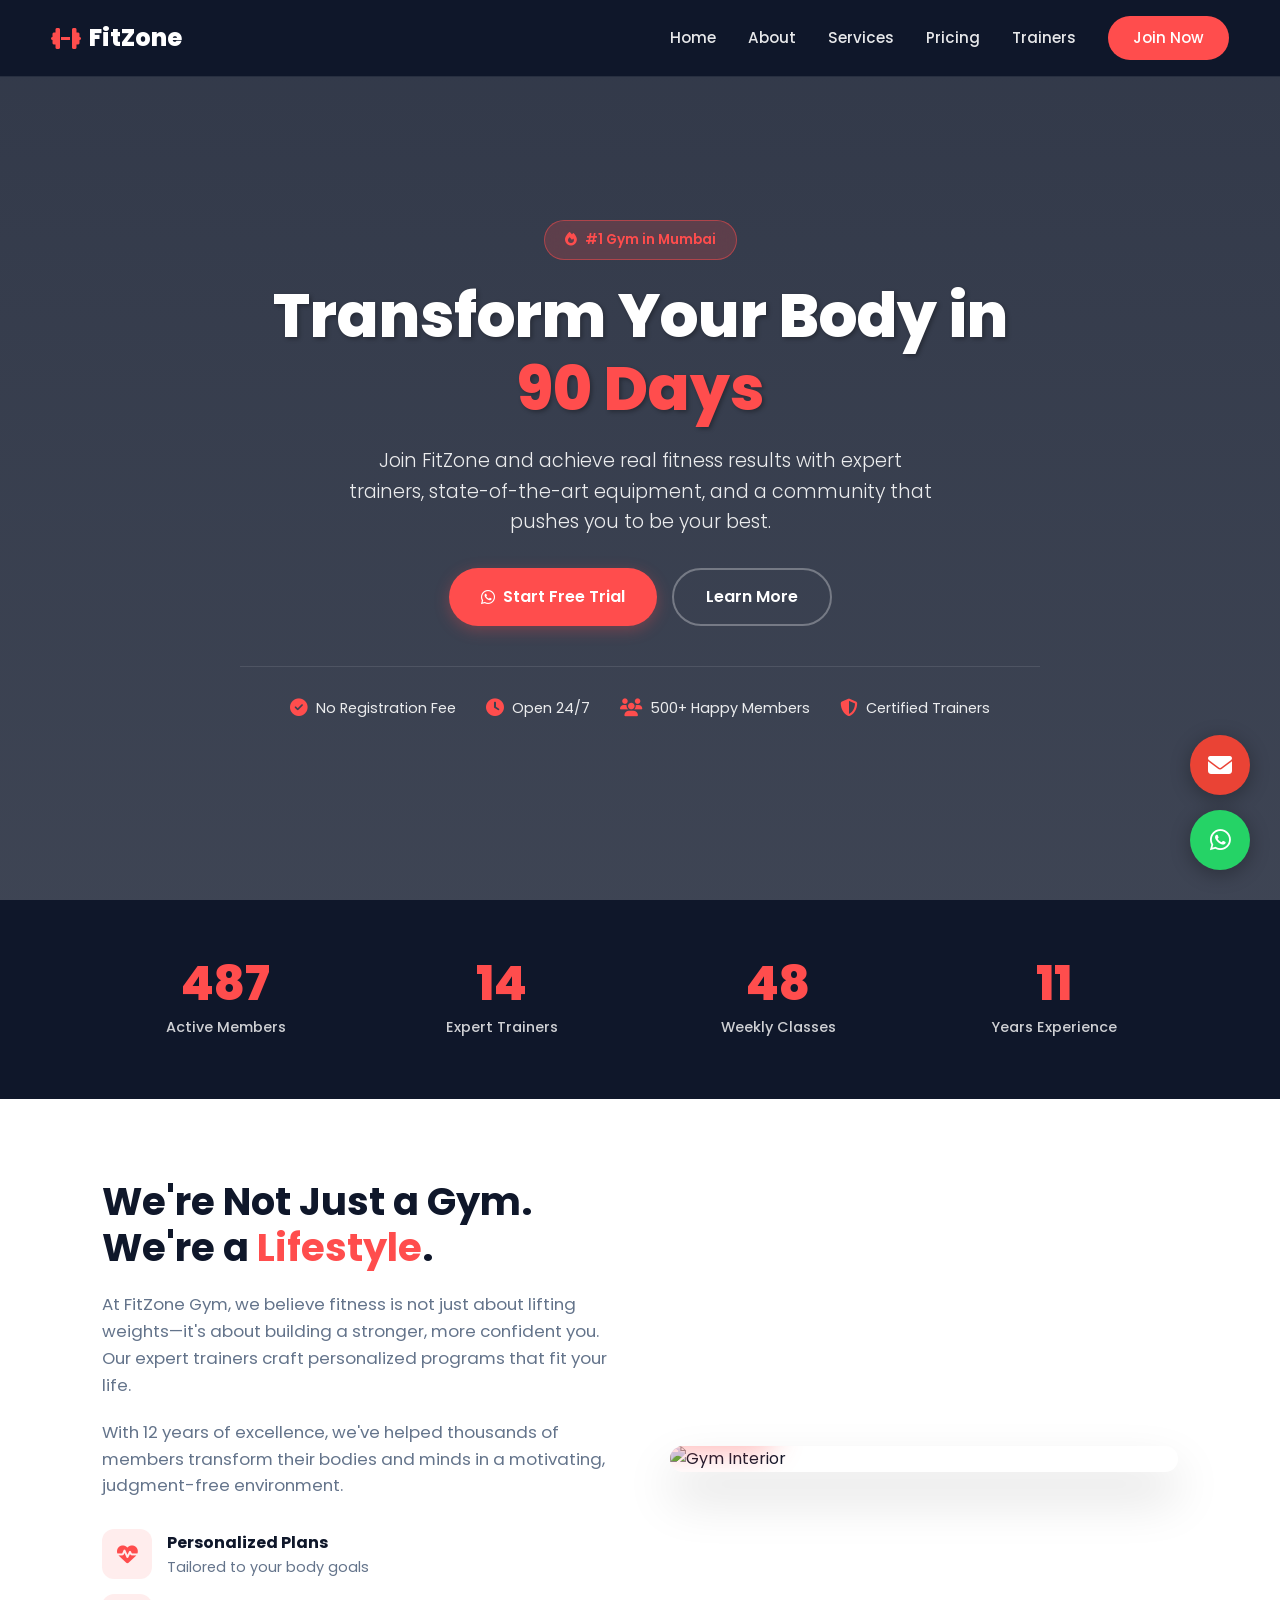
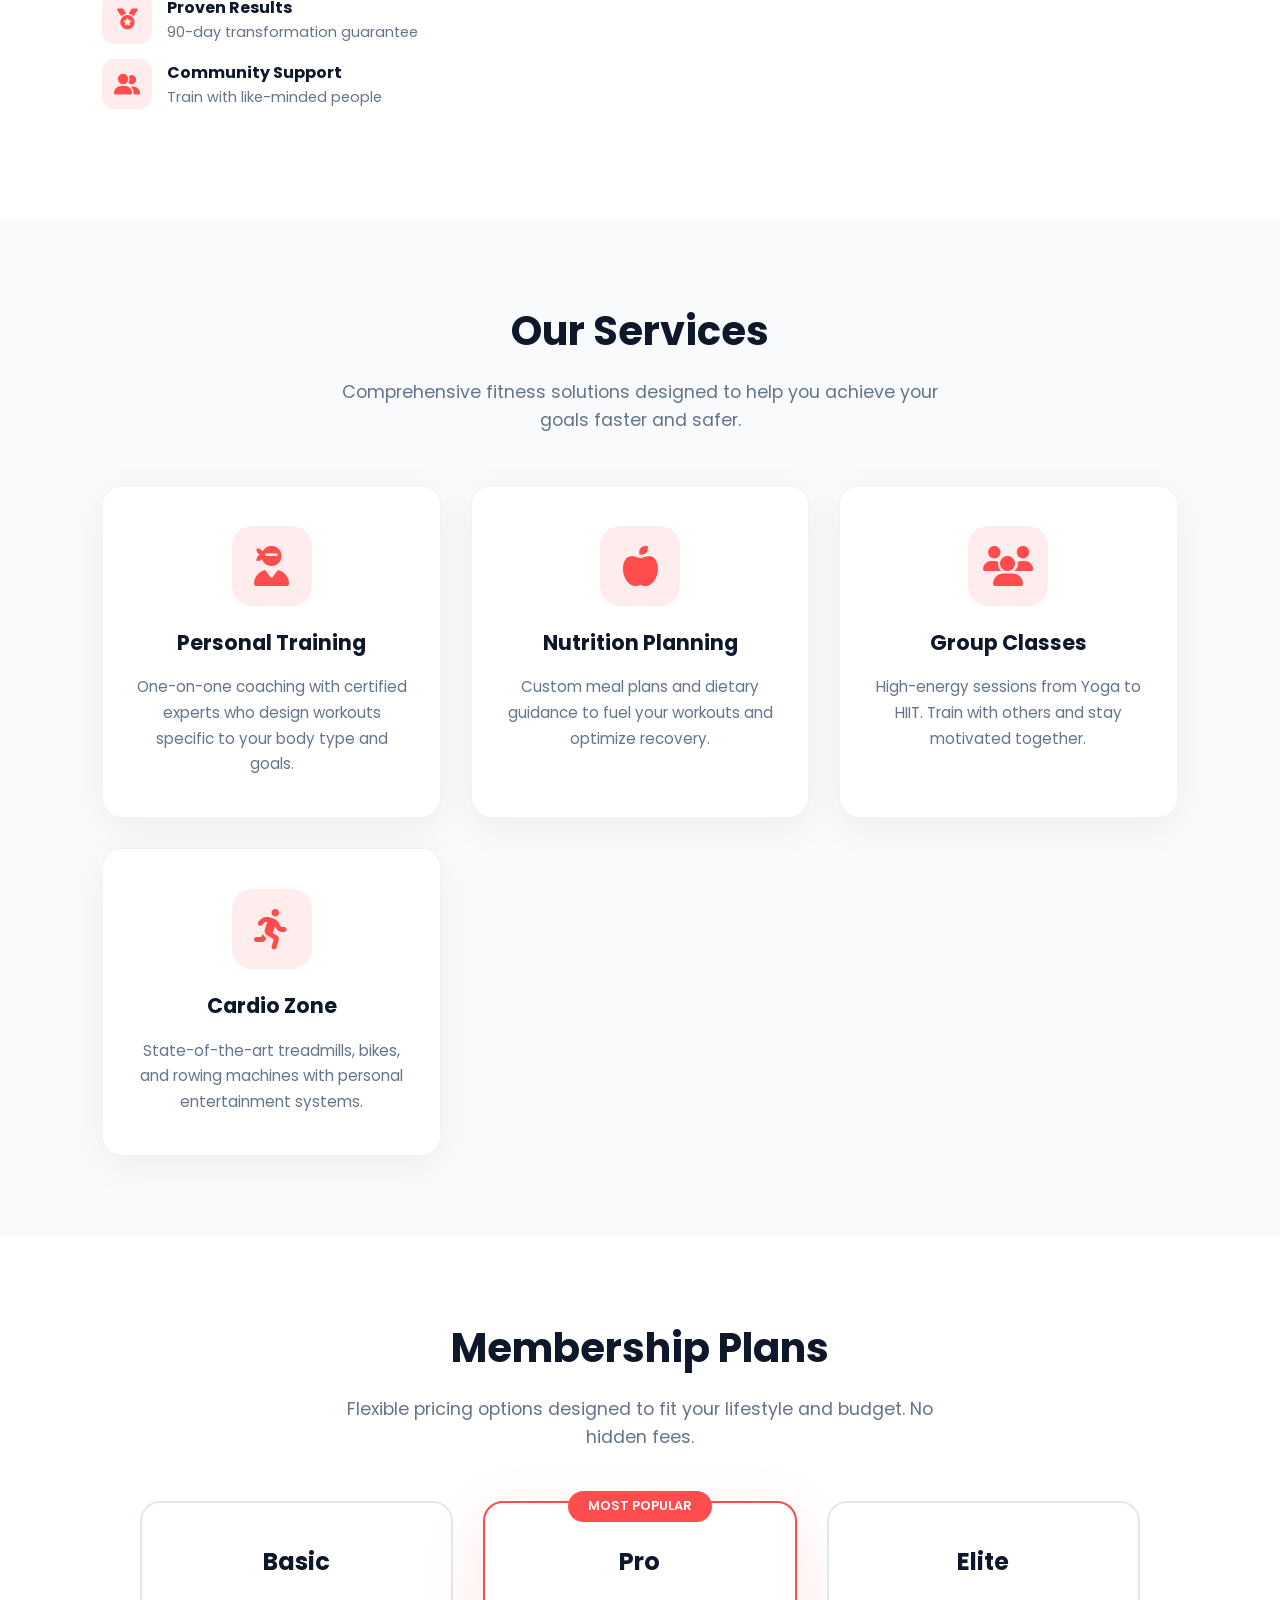
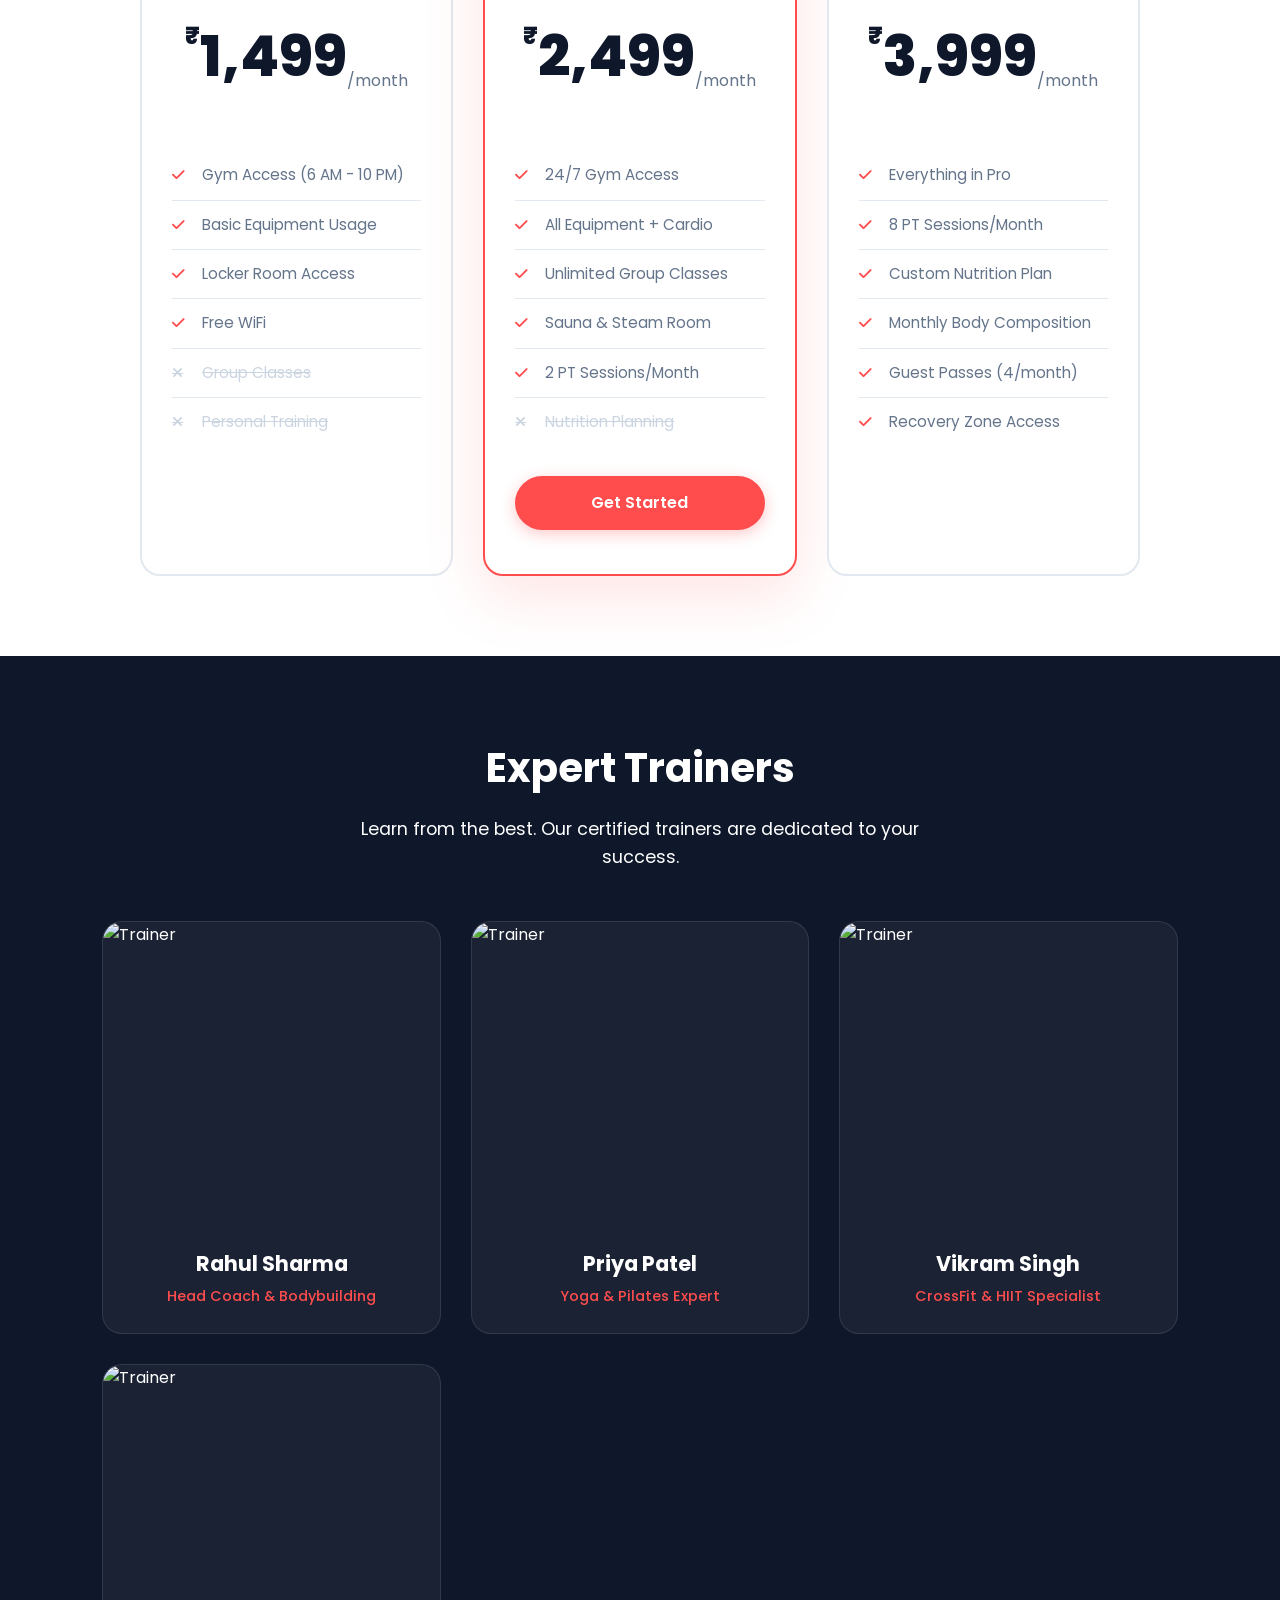
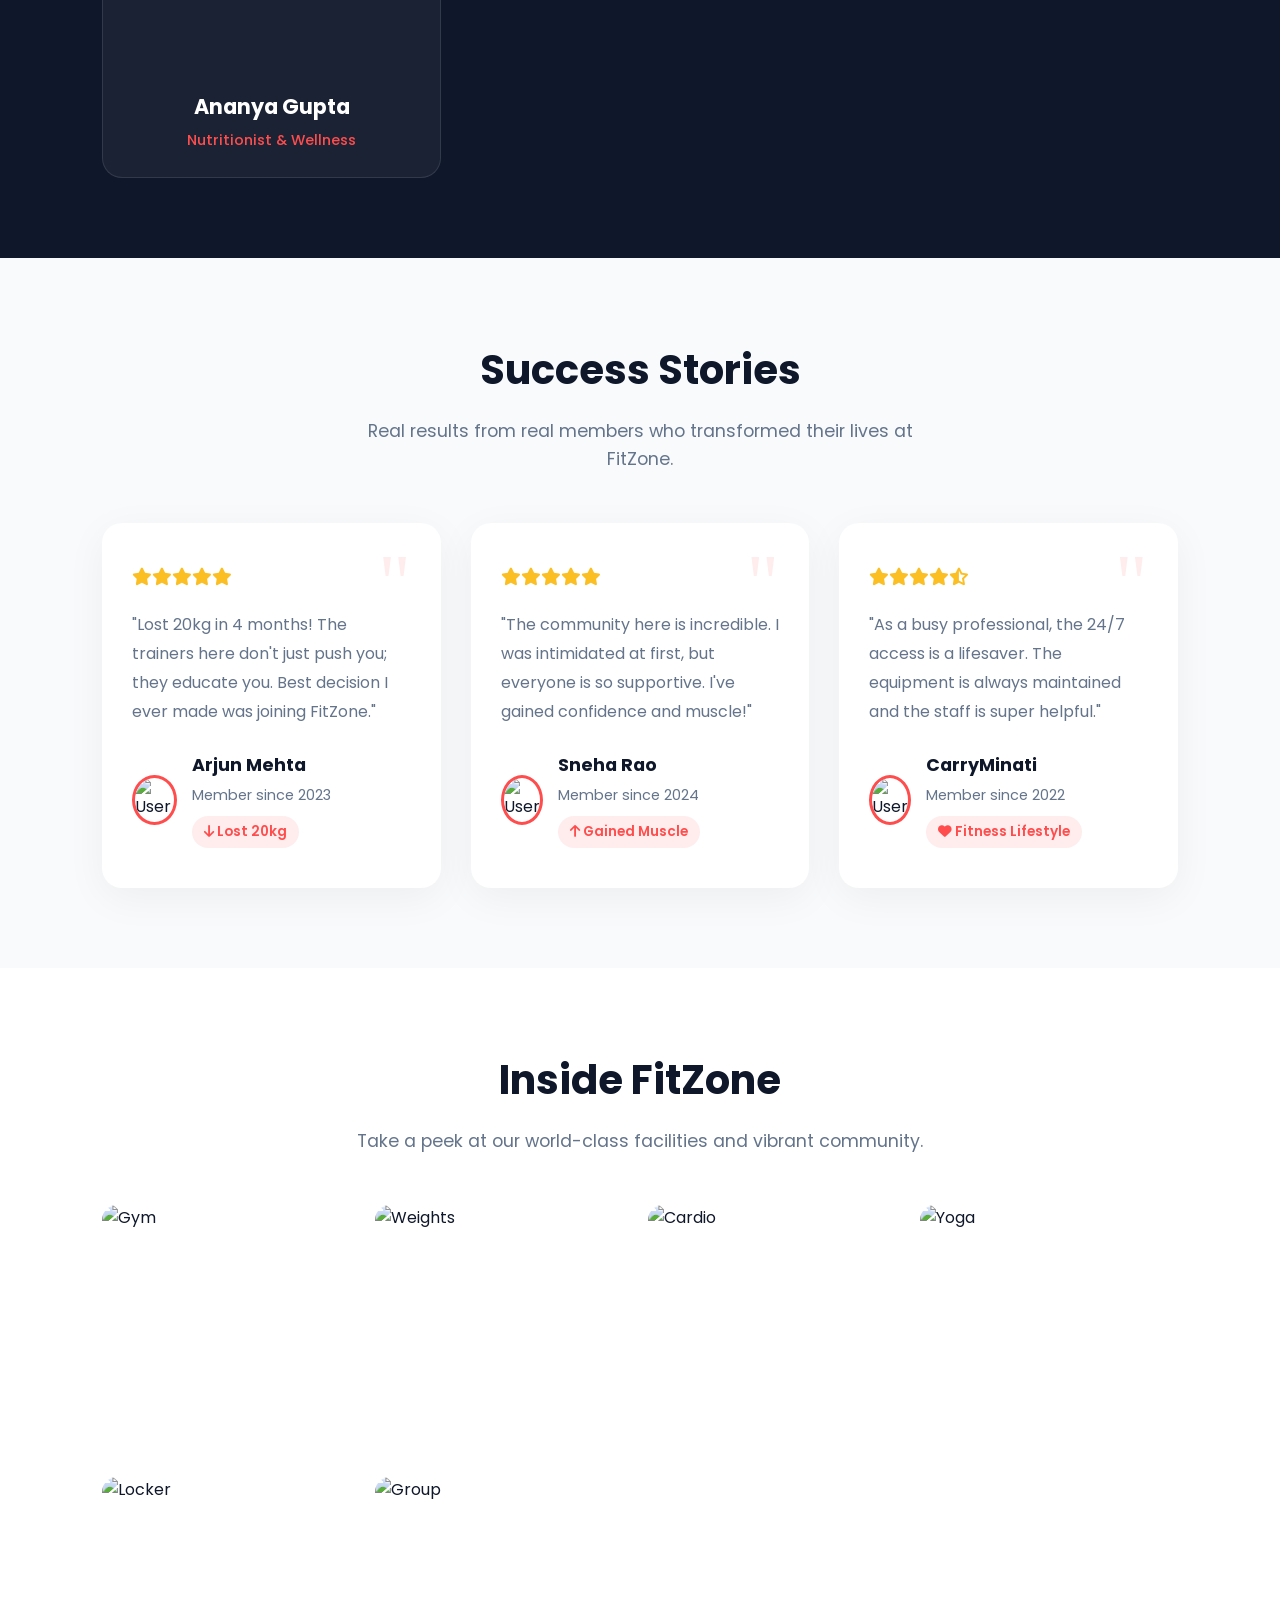
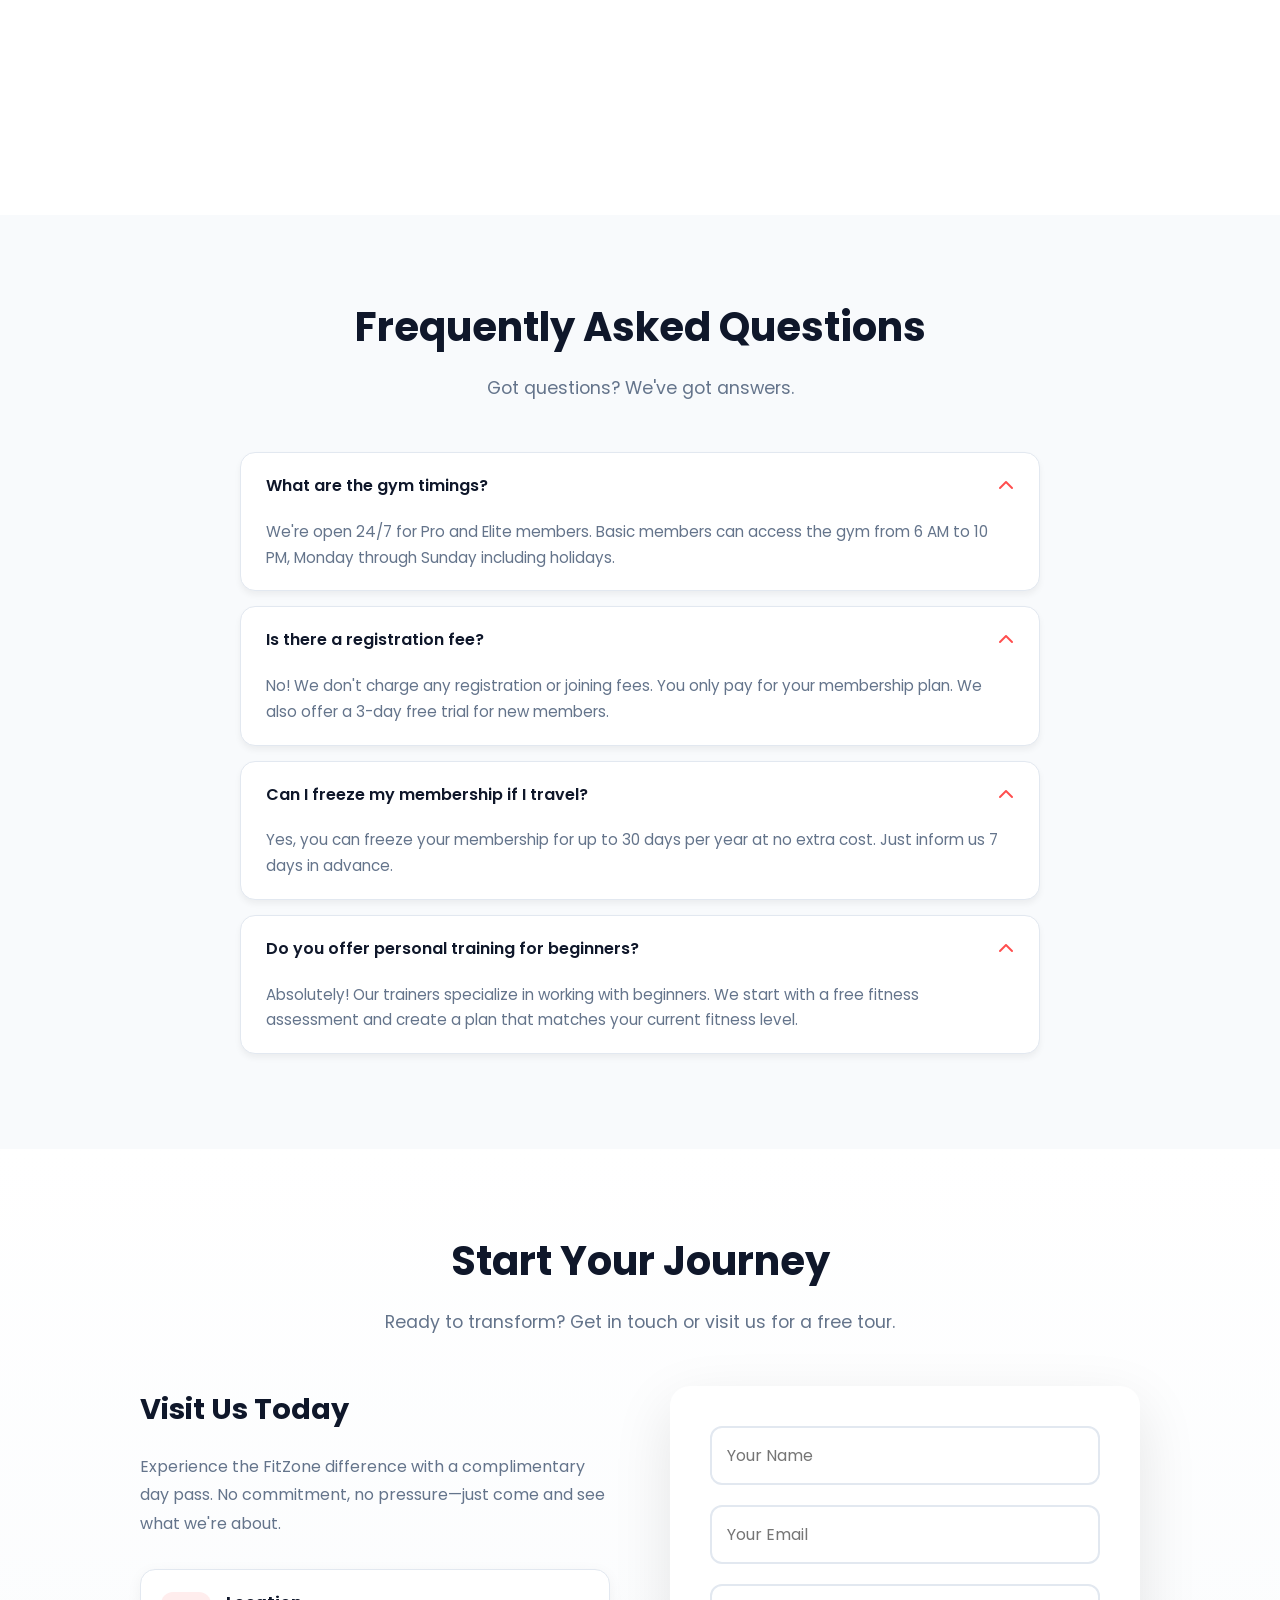
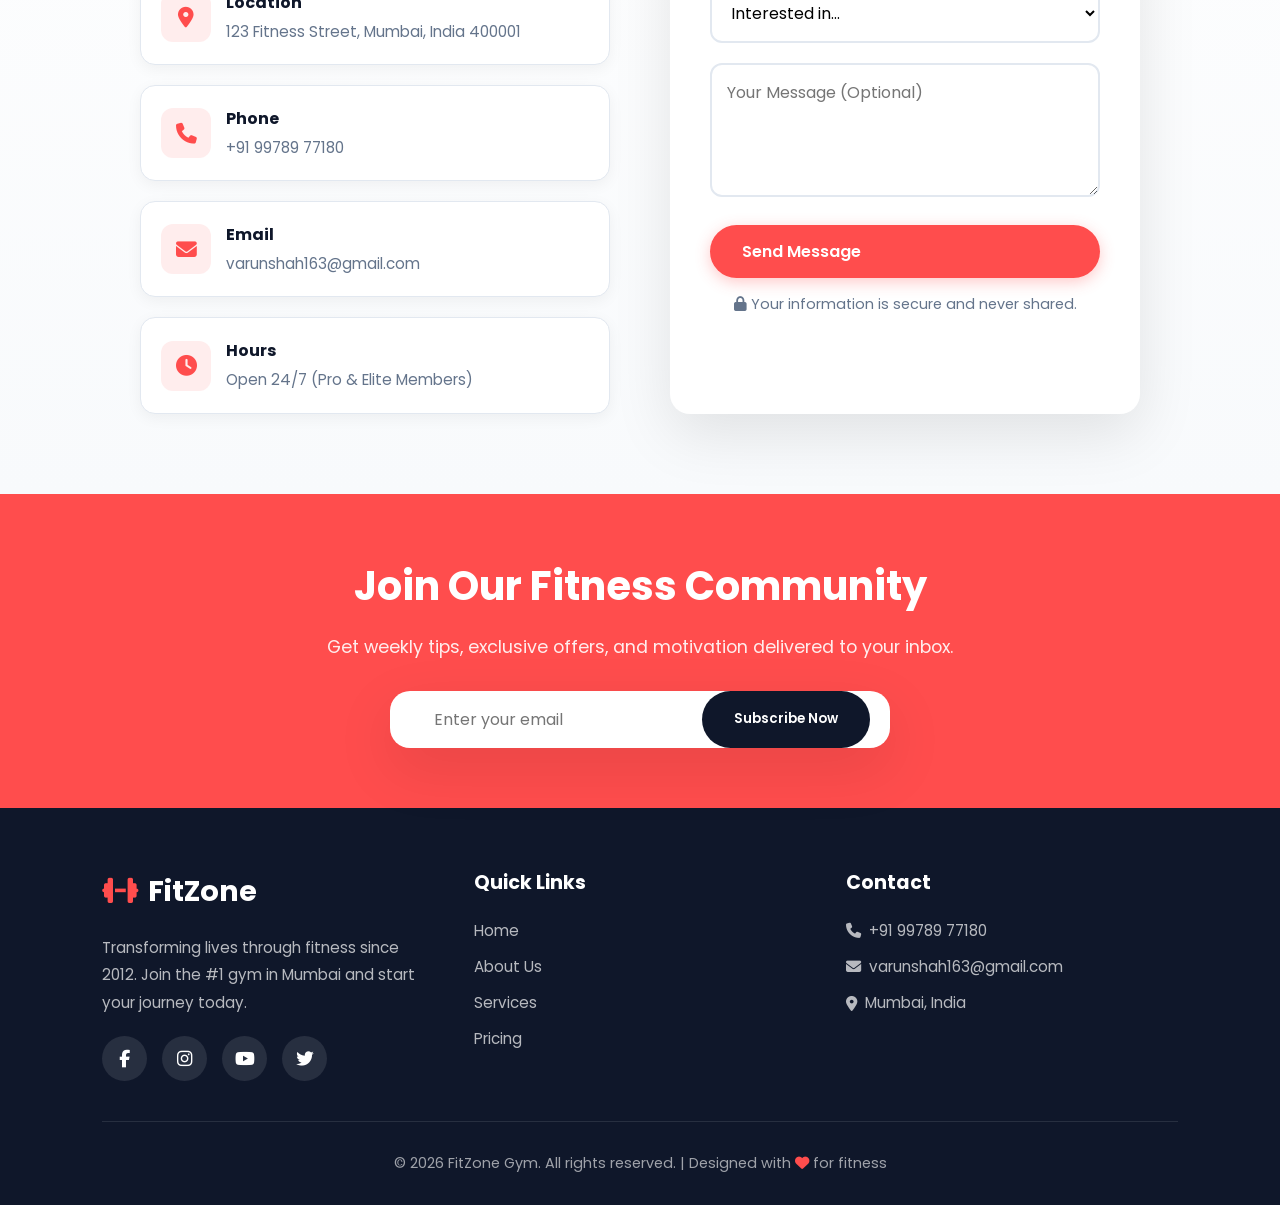
==== commit cb71a7bb: "responsive" ====
--- a/index.html
+++ b/index.html
@@ -2,16 +2,22 @@
 <html lang="en">
   <head>
     <meta charset="UTF-8" />
-    <meta name="viewport" content="width=device-width, initial-scale=1.0" />
+    <meta
+      name="viewport"
+      content="width=device-width, initial-scale=1.0, maximum-scale=5.0"
+    />
+    <meta
+      name="description"
+      content="FitZone Gym - Transform your body in 90 days. Join the #1 gym in Mumbai with expert trainers and 24/7 access."
+    />
     <title>FitZone Gym | Transform Your Body in 90 Days</title>
-    <link rel="stylesheet" href="style.css" />
 
     <!-- Google Fonts -->
     <link
       href="https://fonts.googleapis.com/css2?family=Poppins:wght@300;400;500;600;700;800&display=swap"
       rel="stylesheet"
     />
-    <!-- Font Awesome for icons -->
+    <!-- Font Awesome -->
     <link
       rel="stylesheet"
       href="https://cdnjs.cloudflare.com/ajax/libs/font-awesome/6.4.0/css/all.min.css"
@@ -34,16 +40,28 @@
         padding: 0;
         box-sizing: border-box;
         font-family: "Poppins", sans-serif;
+        -webkit-tap-highlight-color: transparent;
       }
 
       html {
         scroll-behavior: smooth;
+        font-size: 16px;
+        overflow-x: hidden;
       }
 
       body {
         line-height: 1.6;
         background: #f9fafb;
+        color: var(--dark);
         overflow-x: hidden;
+        width: 100%;
+        position: relative;
+      }
+
+      img {
+        max-width: 100%;
+        height: auto;
+        display: block;
       }
 
       a,
@@ -52,80 +70,78 @@
         text-decoration: none;
       }
 
-      /* UTILITY CLASSES */
+      /* Container - Mobile First */
       .container {
-        width: 90%;
-        margin: auto;
+        width: 92%;
         max-width: 1200px;
-      }
-
-      .section-header {
-        text-align: center;
-        margin-bottom: 50px;
-      }
-
-      .section-header h2 {
-        font-size: 2.5rem;
-        color: var(--dark);
-        margin-bottom: 15px;
-        font-weight: 700;
-      }
-
-      .section-header p {
-        color: var(--gray);
-        font-size: 1.1rem;
-        max-width: 600px;
         margin: 0 auto;
-      }
-
-      /* NAVBAR - Enhanced with blur */
+        padding: 0 4%;
+      }
+
+      /* Navigation - Fixed & Responsive */
       .navbar {
         position: fixed;
         top: 0;
         width: 100%;
-        background: rgba(15, 23, 42, 0.95);
+        background: rgba(15, 23, 42, 0.98);
         backdrop-filter: blur(20px);
         z-index: 1000;
         border-bottom: 1px solid rgba(255, 255, 255, 0.1);
+        transition: all 0.3s;
       }
 
       .nav-container {
         display: flex;
         justify-content: space-between;
         align-items: center;
-        padding: 18px 0;
+        padding: 1rem 0;
+        position: relative;
       }
 
       .logo {
         color: white;
-        font-size: 1.8rem;
+        font-size: 1.5rem;
         font-weight: 800;
         display: flex;
         align-items: center;
         gap: 8px;
+        z-index: 1001;
       }
 
       .logo i {
         color: var(--primary);
       }
 
+      /* Mobile Menu Toggle */
+      .menu-toggle {
+        display: none;
+        background: none;
+        border: none;
+        color: white;
+        font-size: 1.5rem;
+        cursor: pointer;
+        z-index: 1001;
+        width: 44px;
+        height: 44px;
+        align-items: center;
+        justify-content: center;
+      }
+
       .nav-links {
         display: flex;
         align-items: center;
-        gap: 30px;
+        gap: 2rem;
+        list-style: none;
+        transition: all 0.3s ease;
       }
 
       .nav-links a {
         color: rgba(255, 255, 255, 0.9);
-        text-decoration: none;
         font-size: 0.95rem;
         font-weight: 500;
         position: relative;
         transition: 0.3s;
-      }
-
-      .nav-links a:hover {
-        color: white;
+        white-space: nowrap;
       }
 
       .nav-links a::after {
@@ -150,6 +166,7 @@
         color: white !important;
         font-weight: 600;
         transition: all 0.3s;
+        display: inline-block;
       }
 
       .nav-btn:hover {
@@ -162,81 +179,90 @@
         display: none !important;
       }
 
-      /* HERO - Enhanced with gradient overlay and trust badges */
+      /* Hero Section */
       .hero {
+        min-height: 100vh;
         background:
-          linear-gradient(rgba(15, 23, 42, 0.8), rgba(15, 23, 42, 0.7)),
+          linear-gradient(rgba(15, 23, 42, 0.85), rgba(15, 23, 42, 0.8)),
           url("https://images.unsplash.com/photo-1534438327276-14e5300c3a48?w=1920")
             no-repeat center/cover;
-        height: 100vh;
         display: flex;
         align-items: center;
         justify-content: center;
         text-align: center;
-        padding-top: 80px;
+        padding: 100px 20px 60px;
         position: relative;
       }
 
       .hero-content {
-        position: relative;
-        z-index: 2;
-        color: white;
         max-width: 800px;
-        padding: 0 20px;
+        animation: fadeInUp 1s ease;
       }
 
       .hero-badge {
-        display: inline-block;
+        display: inline-flex;
+        align-items: center;
+        gap: 8px;
         background: rgba(255, 77, 77, 0.2);
         border: 1px solid rgba(255, 77, 77, 0.5);
         padding: 8px 20px;
         border-radius: 50px;
-        font-size: 0.9rem;
+        font-size: 0.85rem;
         margin-bottom: 20px;
         color: var(--primary);
         font-weight: 600;
         backdrop-filter: blur(10px);
+        flex-wrap: wrap;
+        justify-content: center;
       }
 
       .hero h1 {
         line-height: 1.2;
-        font-size: 3.8rem;
+        font-size: clamp(2rem, 5vw, 3.8rem);
         font-weight: 800;
         margin-bottom: 20px;
+        color: white;
         text-shadow: 2px 2px 4px rgba(0, 0, 0, 0.3);
       }
 
       .hero h1 span {
         color: var(--primary);
-        position: relative;
       }
 
       .hero p {
-        max-width: 600px;
         color: rgba(255, 255, 255, 0.9);
         margin: 0 auto 30px;
-        font-size: 1.2rem;
+        font-size: clamp(1rem, 2vw, 1.2rem);
         font-weight: 300;
+        max-width: 600px;
       }
 
       .hero-cta {
         display: flex;
-        gap: 20px;
+        gap: 15px;
         justify-content: center;
         flex-wrap: wrap;
         margin-bottom: 40px;
       }
 
+      .btn-primary,
+      .btn-secondary {
+        padding: 14px 32px;
+        border-radius: 50px;
+        font-weight: 600;
+        font-size: 1rem;
+        transition: all 0.3s;
+        border: none;
+        display: inline-flex;
+        align-items: center;
+        gap: 8px;
+        white-space: nowrap;
+      }
+
       .btn-primary {
-        display: inline-block;
         background: var(--primary);
         color: white;
-        padding: 16px 40px;
-        border-radius: 50px;
-        font-weight: 600;
-        font-size: 1.1rem;
-        transition: all 0.3s;
-        border: 2px solid var(--primary);
+        box-shadow: 0 4px 15px rgba(255, 77, 77, 0.3);
       }
 
       .btn-primary:hover {
@@ -246,14 +272,8 @@
       }
 
       .btn-secondary {
-        display: inline-block;
         background: transparent;
         color: white;
-        padding: 16px 40px;
-        border-radius: 50px;
-        font-weight: 600;
-        font-size: 1.1rem;
-        transition: all 0.3s;
         border: 2px solid rgba(255, 255, 255, 0.3);
       }
 
@@ -267,27 +287,28 @@
       .trust-badges {
         display: flex;
         justify-content: center;
-        gap: 40px;
+        gap: 30px;
         flex-wrap: wrap;
         margin-top: 40px;
-        padding-top: 40px;
+        padding-top: 30px;
         border-top: 1px solid rgba(255, 255, 255, 0.1);
       }
 
       .trust-item {
         display: flex;
         align-items: center;
-        gap: 10px;
+        gap: 8px;
         color: rgba(255, 255, 255, 0.9);
-        font-size: 0.95rem;
+        font-size: 0.9rem;
+        white-space: nowrap;
       }
 
       .trust-item i {
         color: var(--primary);
-        font-size: 1.2rem;
-      }
-
-      /* STATS SECTION - Like Equinox/Gold's Gym */
+        font-size: 1.1rem;
+      }
+
+      /* Stats Section */
       .stats {
         background: var(--dark);
         padding: 60px 0;
@@ -295,37 +316,10 @@
         overflow: hidden;
       }
 
-      .stats::before {
-        content: "";
-        position: absolute;
-        top: -50%;
-        left: -50%;
-        width: 200%;
-        height: 200%;
-        background: radial-gradient(
-          circle,
-          rgba(255, 77, 77, 0.1) 0%,
-          transparent 70%
-        );
-        animation: pulse 4s ease-in-out infinite;
-      }
-
-      @keyframes pulse {
-        0%,
-        100% {
-          transform: scale(1);
-          opacity: 0.5;
-        }
-        50% {
-          transform: scale(1.1);
-          opacity: 0.8;
-        }
-      }
-
       .stats-grid {
         display: grid;
-        grid-template-columns: repeat(auto-fit, minmax(200px, 1fr));
-        gap: 40px;
+        grid-template-columns: repeat(auto-fit, minmax(150px, 1fr));
+        gap: 30px;
         position: relative;
         z-index: 1;
       }
@@ -336,7 +330,7 @@
       }
 
       .stat-number {
-        font-size: 3rem;
+        font-size: clamp(2rem, 4vw, 3rem);
         font-weight: 800;
         color: var(--primary);
         display: block;
@@ -344,15 +338,38 @@
       }
 
       .stat-label {
-        font-size: 1rem;
+        font-size: 0.9rem;
         color: rgba(255, 255, 255, 0.8);
-        margin-top: 10px;
+        margin-top: 8px;
         font-weight: 500;
       }
 
-      /* ABOUT - Enhanced with image */
+      /* Section Headers */
+      .section {
+        padding: 80px 0;
+      }
+
+      .section-header {
+        text-align: center;
+        margin-bottom: 50px;
+      }
+
+      .section-header h2 {
+        font-size: clamp(1.8rem, 4vw, 2.5rem);
+        color: var(--dark);
+        margin-bottom: 15px;
+        font-weight: 700;
+      }
+
+      .section-header p {
+        color: var(--gray);
+        font-size: 1.1rem;
+        max-width: 600px;
+        margin: 0 auto;
+      }
+
+      /* About Section */
       .about {
-        padding: 100px 0;
         background: white;
       }
 
@@ -364,7 +381,7 @@
       }
 
       .about-text h2 {
-        font-size: 2.8rem;
+        font-size: clamp(1.8rem, 3vw, 2.8rem);
         color: var(--dark);
         margin-bottom: 20px;
         line-height: 1.2;
@@ -373,14 +390,14 @@
       .about-text p {
         color: var(--gray);
         margin-bottom: 20px;
-        font-size: 1.1rem;
+        font-size: 1.05rem;
       }
 
       .about-features {
         display: flex;
         flex-direction: column;
         gap: 15px;
-        margin-top: 30px;
+        margin: 30px 0;
       }
 
       .feature-item {
@@ -392,6 +409,7 @@
       .feature-icon {
         width: 50px;
         height: 50px;
+        min-width: 50px;
         background: rgba(255, 77, 77, 0.1);
         border-radius: 12px;
         display: flex;
@@ -410,42 +428,40 @@
 
       .about-image img {
         width: 100%;
-        height: 100%;
+        height: auto;
         object-fit: cover;
-        display: block;
       }
 
       .experience-badge {
         position: absolute;
         bottom: 30px;
-        left: -30px;
+        left: -20px;
         background: var(--primary);
         color: white;
-        padding: 20px 30px;
+        padding: 15px 25px;
         border-radius: 15px;
         box-shadow: 0 10px 30px rgba(255, 77, 77, 0.4);
       }
 
       .experience-badge .years {
-        font-size: 2.5rem;
+        font-size: 2rem;
         font-weight: 800;
         line-height: 1;
       }
 
       .experience-badge .text {
-        font-size: 0.9rem;
+        font-size: 0.85rem;
         font-weight: 500;
       }
 
-      /* SERVICES - Enhanced cards */
+      /* Services */
       .services {
-        padding: 100px 0;
         background: #f8fafc;
       }
 
       .cards {
         display: grid;
-        grid-template-columns: repeat(auto-fit, minmax(280px, 1fr));
+        grid-template-columns: repeat(auto-fit, minmax(260px, 1fr));
         gap: 30px;
         margin-top: 50px;
       }
@@ -493,26 +509,20 @@
         justify-content: center;
         margin: 0 auto 20px;
         font-size: 2.5rem;
+        color: var(--primary);
         transition: all 0.3s;
       }
 
       .card:hover .card-icon {
         background: var(--primary);
+        color: white;
         transform: rotate(5deg) scale(1.1);
-      }
-
-      .card:hover .card-icon i {
-        color: white;
-      }
-
-      .card-icon i {
-        color: var(--primary);
       }
 
       .card h3 {
         margin-bottom: 15px;
         color: var(--dark);
-        font-size: 1.4rem;
+        font-size: 1.3rem;
       }
 
       .card p {
@@ -521,15 +531,14 @@
         line-height: 1.7;
       }
 
-      /* PRICING SECTION - Like Planet Fitness/F45 */
+      /* Pricing */
       .pricing {
-        padding: 100px 0;
         background: white;
       }
 
       .pricing-grid {
         display: grid;
-        grid-template-columns: repeat(auto-fit, minmax(300px, 1fr));
+        grid-template-columns: repeat(auto-fit, minmax(280px, 1fr));
         gap: 30px;
         max-width: 1000px;
         margin: 0 auto;
@@ -539,7 +548,7 @@
         background: white;
         border: 2px solid var(--gray-light);
         border-radius: 20px;
-        padding: 40px;
+        padding: 40px 30px;
         text-align: center;
         transition: all 0.3s;
         position: relative;
@@ -547,8 +556,13 @@
 
       .pricing-card.featured {
         border-color: var(--primary);
-        transform: scale(1.05);
         box-shadow: 0 20px 60px rgba(255, 77, 77, 0.15);
+      }
+
+      @media (min-width: 968px) {
+        .pricing-card.featured {
+          transform: scale(1.05);
+        }
       }
 
       .pricing-badge {
@@ -560,8 +574,9 @@
         color: white;
         padding: 5px 20px;
         border-radius: 20px;
-        font-size: 0.85rem;
+        font-size: 0.8rem;
         font-weight: 600;
+        white-space: nowrap;
       }
 
       .pricing-card h3 {
@@ -570,27 +585,27 @@
         margin-bottom: 10px;
       }
 
-      .pricing-card .price {
-        font-size: 3.5rem;
+      .price {
+        font-size: clamp(2.5rem, 5vw, 3.5rem);
         font-weight: 800;
         color: var(--dark);
         margin: 20px 0;
         position: relative;
-        display: inline-block;
-      }
-
-      .pricing-card .price span {
+        display: inline-flex;
+        align-items: flex-start;
+      }
+
+      .price .currency {
+        font-size: 1.5rem;
+        margin-top: 5px;
+      }
+
+      .price .period {
         font-size: 1rem;
         color: var(--gray);
-        position: absolute;
-        top: 10px;
-        left: -20px;
-      }
-
-      .pricing-card .price .period {
-        font-size: 1.1rem;
-        color: var(--gray);
         font-weight: 400;
+        align-self: flex-end;
+        margin-bottom: 8px;
       }
 
       .pricing-features {
@@ -600,12 +615,13 @@
       }
 
       .pricing-features li {
-        padding: 10px 0;
+        padding: 12px 0;
         color: var(--gray);
         border-bottom: 1px solid var(--gray-light);
         display: flex;
         align-items: center;
         gap: 10px;
+        font-size: 0.95rem;
       }
 
       .pricing-features li:last-child {
@@ -615,6 +631,7 @@
       .pricing-features li i {
         color: var(--primary);
         font-size: 0.9rem;
+        min-width: 20px;
       }
 
       .pricing-features li.not-included {
@@ -626,9 +643,8 @@
         color: #cbd5e1;
       }
 
-      /* TRAINERS SECTION - Like Equinox */
+      /* Trainers */
       .trainers {
-        padding: 100px 0;
         background: var(--dark);
         color: white;
       }
@@ -677,7 +693,7 @@
 
       .trainer-social {
         position: absolute;
-        bottom: -50px;
+        bottom: 0;
         left: 0;
         width: 100%;
         display: flex;
@@ -685,11 +701,12 @@
         gap: 15px;
         padding: 20px;
         background: linear-gradient(to top, rgba(0, 0, 0, 0.8), transparent);
-        transition: bottom 0.3s;
+        transform: translateY(100%);
+        transition: transform 0.3s;
       }
 
       .trainer-card:hover .trainer-social {
-        bottom: 0;
+        transform: translateY(0);
       }
 
       .trainer-social a {
@@ -701,6 +718,7 @@
         align-items: center;
         justify-content: center;
         color: white;
+        font-size: 1.1rem;
         transition: transform 0.3s;
       }
 
@@ -724,22 +742,21 @@
         font-weight: 500;
       }
 
-      /* TESTIMONIALS - Like Barry's/SoulCycle */
+      /* Testimonials */
       .testimonials {
-        padding: 100px 0;
         background: #f8fafc;
       }
 
       .testimonial-grid {
         display: grid;
-        grid-template-columns: repeat(auto-fit, minmax(350px, 1fr));
+        grid-template-columns: repeat(auto-fit, minmax(300px, 1fr));
         gap: 30px;
         margin-top: 50px;
       }
 
       .testimonial-card {
         background: white;
-        padding: 40px;
+        padding: 40px 30px;
         border-radius: 20px;
         box-shadow: 0 10px 40px rgba(0, 0, 0, 0.05);
         position: relative;
@@ -749,8 +766,8 @@
         content: '"';
         position: absolute;
         top: 20px;
-        left: 30px;
-        font-size: 6rem;
+        right: 30px;
+        font-size: 5rem;
         color: var(--primary);
         opacity: 0.1;
         font-family: serif;
@@ -767,7 +784,7 @@
         color: var(--gray);
         margin-bottom: 25px;
         line-height: 1.8;
-        font-size: 1.05rem;
+        font-size: 1rem;
       }
 
       .testimonial-author {
@@ -787,6 +804,7 @@
       .author-info h4 {
         color: var(--dark);
         margin-bottom: 3px;
+        font-size: 1.1rem;
       }
 
       .author-info span {
@@ -801,13 +819,12 @@
         padding: 5px 12px;
         border-radius: 20px;
         font-size: 0.85rem;
-        margin-top: 10px;
+        margin-top: 8px;
         font-weight: 600;
       }
 
-      /* GALLERY - Instagram style */
+      /* Gallery */
       .gallery {
-        padding: 100px 0;
         background: white;
       }
 
@@ -844,7 +861,7 @@
         align-items: center;
         justify-content: center;
         opacity: 0;
-        transition: all 0.3s;
+        transition: opacity 0.3s;
       }
 
       .gallery-item:hover .gallery-overlay {
@@ -860,9 +877,8 @@
         font-size: 2rem;
       }
 
-      /* FAQ - Accordion style */
+      /* FAQ */
       .faq {
-        padding: 100px 0;
         background: #f8fafc;
       }
 
@@ -881,7 +897,7 @@
       }
 
       .faq-question {
-        padding: 25px 30px;
+        padding: 20px 25px;
         display: flex;
         justify-content: space-between;
         align-items: center;
@@ -889,6 +905,8 @@
         font-weight: 600;
         color: var(--dark);
         transition: all 0.3s;
+        font-size: 1rem;
+        gap: 15px;
       }
 
       .faq-question:hover {
@@ -898,6 +916,7 @@
       .faq-question i {
         transition: transform 0.3s;
         color: var(--primary);
+        min-width: 20px;
       }
 
       .faq-item.active .faq-question i {
@@ -908,22 +927,22 @@
         max-height: 0;
         overflow: hidden;
         transition: all 0.3s;
-        padding: 0 30px;
+        padding: 0 25px;
       }
 
       .faq-item.active .faq-answer {
-        max-height: 200px;
-        padding-bottom: 25px;
+        max-height: 300px;
+        padding-bottom: 20px;
       }
 
       .faq-answer p {
         color: var(--gray);
         line-height: 1.7;
-      }
-
-      /* CONTACT ENHANCED */
+        font-size: 0.95rem;
+      }
+
+      /* Contact */
       .contact {
-        padding: 100px 0;
         text-align: center;
         background: linear-gradient(to bottom, white, #f8fafc);
       }
@@ -943,7 +962,7 @@
         margin-bottom: 20px;
       }
 
-      .contact-info p {
+      .contact-info > p {
         color: var(--gray);
         margin-bottom: 30px;
         line-height: 1.8;
@@ -965,6 +984,8 @@
         box-shadow: 0 4px 15px rgba(0, 0, 0, 0.05);
         transition: all 0.3s;
         border: 1px solid var(--gray-light);
+        text-decoration: none;
+        color: inherit;
       }
 
       .contact-item:hover {
@@ -975,6 +996,7 @@
       .contact-item i {
         width: 50px;
         height: 50px;
+        min-width: 50px;
         background: rgba(255, 77, 77, 0.1);
         border-radius: 12px;
         display: flex;
@@ -993,11 +1015,7 @@
       .contact-item div span {
         color: var(--gray);
         font-size: 0.95rem;
-      }
-
-      .contact-item a {
-        color: inherit;
-        text-decoration: none;
+        word-break: break-word;
       }
 
       form {
@@ -1019,8 +1037,9 @@
         border-radius: 12px;
         border: 2px solid var(--gray-light);
         font-family: "Poppins", sans-serif;
-        font-size: 1rem;
+        font-size: 16px; /* Prevents zoom on iOS */
         transition: all 0.3s;
+        background: white;
       }
 
       input:focus,
@@ -1036,17 +1055,17 @@
         min-height: 120px;
       }
 
-      /* NEWSLETTER */
+      /* Newsletter */
       .newsletter {
         background: var(--primary);
-        padding: 80px 0;
+        padding: 60px 0;
         text-align: center;
         color: white;
       }
 
       .newsletter h2 {
         color: white;
-        font-size: 2.5rem;
+        font-size: clamp(1.8rem, 4vw, 2.5rem);
         margin-bottom: 15px;
       }
 
@@ -1067,15 +1086,16 @@
       .newsletter-form input {
         flex: 1;
         border: none;
-        padding: 18px 25px;
+        padding: 16px 24px;
+        border-radius: 50px;
       }
 
       .newsletter-form button {
         background: var(--dark);
         color: white;
         border: none;
-        padding: 18px 35px;
-        border-radius: 12px;
+        padding: 16px 32px;
+        border-radius: 50px;
         font-weight: 600;
         cursor: pointer;
         transition: all 0.3s;
@@ -1087,7 +1107,7 @@
         box-shadow: 0 10px 20px rgba(0, 0, 0, 0.2);
       }
 
-      /* FOOTER ENHANCED */
+      /* Footer */
       footer {
         background: var(--dark);
         color: white;
@@ -1096,7 +1116,7 @@
 
       .footer-content {
         display: grid;
-        grid-template-columns: repeat(auto-fit, minmax(250px, 1fr));
+        grid-template-columns: repeat(auto-fit, minmax(220px, 1fr));
         gap: 40px;
         margin-bottom: 40px;
       }
@@ -1117,6 +1137,7 @@
         color: rgba(255, 255, 255, 0.7);
         line-height: 1.8;
         margin-bottom: 20px;
+        font-size: 0.95rem;
       }
 
       .social-links {
@@ -1134,6 +1155,7 @@
         justify-content: center;
         color: white;
         transition: all 0.3s;
+        font-size: 1.1rem;
       }
 
       .social-links a:hover {
@@ -1162,6 +1184,8 @@
         display: flex;
         align-items: center;
         gap: 8px;
+        font-size: 0.95rem;
+        word-break: break-word;
       }
 
       .footer-links a:hover {
@@ -1177,7 +1201,7 @@
         font-size: 0.9rem;
       }
 
-      /* FLOATING BUTTONS */
+      /* Floating Buttons */
       .floating-buttons {
         position: fixed;
         bottom: 30px;
@@ -1197,28 +1221,56 @@
         justify-content: center;
         text-decoration: none;
         box-shadow: 0 4px 20px rgba(0, 0, 0, 0.3);
-        transition: all 0.3s ease;
+        transition: all 0.3s;
         position: relative;
         font-size: 1.5rem;
         color: white;
+        border: none;
       }
 
       .floating-btn:hover {
-        transform: scale(1.1) rotate(5deg);
-      }
-
-      .whatsapp-btn {
+        transform: scale(1.1);
+      }
+
+      .whatsapp-float {
         background-color: var(--success);
-      }
-
-      .email-btn {
+        animation: pulse-green 2s infinite;
+      }
+
+      .email-float {
         background-color: var(--email);
+        animation: pulse-red 2s infinite;
+        animation-delay: 1s;
+      }
+
+      @keyframes pulse-green {
+        0% {
+          box-shadow: 0 0 0 0 rgba(37, 211, 102, 0.7);
+        }
+        70% {
+          box-shadow: 0 0 0 15px rgba(37, 211, 102, 0);
+        }
+        100% {
+          box-shadow: 0 0 0 0 rgba(37, 211, 102, 0);
+        }
+      }
+
+      @keyframes pulse-red {
+        0% {
+          box-shadow: 0 0 0 0 rgba(234, 67, 53, 0.7);
+        }
+        70% {
+          box-shadow: 0 0 0 15px rgba(234, 67, 53, 0);
+        }
+        100% {
+          box-shadow: 0 0 0 0 rgba(234, 67, 53, 0);
+        }
       }
 
       .floating-btn::before {
         content: attr(data-tooltip);
         position: absolute;
-        right: 75px;
+        right: 70px;
         background: var(--dark);
         color: white;
         padding: 10px 20px;
@@ -1227,9 +1279,9 @@
         white-space: nowrap;
         opacity: 0;
         visibility: hidden;
-        transition: all 0.3s ease;
+        transition: all 0.3s;
         font-weight: 500;
-        box-shadow: 0 4px 15px rgba(0, 0, 0, 0.2);
+        pointer-events: none;
       }
 
       .floating-btn:hover::before {
@@ -1237,7 +1289,7 @@
         visibility: visible;
       }
 
-      /* STICKY MOBILE CTA */
+      /* Mobile Sticky CTA */
       .mobile-sticky {
         display: none;
         position: fixed;
@@ -1245,10 +1297,11 @@
         left: 0;
         width: 100%;
         background: white;
-        padding: 15px 20px;
+        padding: 12px 20px;
         box-shadow: 0 -5px 20px rgba(0, 0, 0, 0.1);
         z-index: 9998;
         gap: 10px;
+        border-top: 1px solid var(--gray-light);
       }
 
       .mobile-sticky a {
@@ -1258,31 +1311,23 @@
         border-radius: 10px;
         font-weight: 600;
         font-size: 0.95rem;
+        text-decoration: none;
+        color: white;
+        display: flex;
+        align-items: center;
+        justify-content: center;
+        gap: 8px;
       }
 
       .mobile-sticky .btn-call {
         background: var(--dark);
-        color: white;
       }
 
       .mobile-sticky .btn-whatsapp {
         background: var(--success);
-        color: white;
-      }
-
-      /* ANIMATIONS */
-      .reveal {
-        opacity: 0;
-        transform: translateY(50px);
-        transition: all 0.8s ease;
-      }
-
-      .reveal.active {
-        opacity: 1;
-        transform: translateY(0);
-      }
-
-      /* BACK TO TOP */
+      }
+
+      /* Back to Top */
       .back-to-top {
         position: fixed;
         bottom: 30px;
@@ -1301,6 +1346,8 @@
         transition: all 0.3s;
         z-index: 999;
         box-shadow: 0 4px 15px rgba(0, 0, 0, 0.2);
+        border: none;
+        font-size: 1.2rem;
       }
 
       .back-to-top.active {
@@ -1313,95 +1360,278 @@
         transform: translateY(-5px);
       }
 
-      /* RESPONSIVE */
-      @media (max-width: 968px) {
-        .hero h1 {
-          font-size: 2.5rem;
-        }
-
-        .about-content {
-          grid-template-columns: 1fr;
-        }
-
-        .about-image {
-          order: -1;
+      /* Animations */
+      @keyframes fadeInUp {
+        from {
+          opacity: 0;
+          transform: translateY(30px);
+        }
+        to {
+          opacity: 1;
+          transform: translateY(0);
+        }
+      }
+
+      .reveal {
+        opacity: 0;
+        transform: translateY(50px);
+        transition: all 0.8s ease;
+      }
+
+      .reveal.active {
+        opacity: 1;
+        transform: translateY(0);
+      }
+
+      /* ==================== RESPONSIVE BREAKPOINTS ==================== */
+
+      /* Tablet (768px - 1024px) */
+      @media (max-width: 1024px) {
+        .about-content,
+        .contact-wrapper {
+          gap: 40px;
         }
 
         .experience-badge {
           left: 20px;
           bottom: 20px;
         }
-
+      }
+
+      /* Mobile (up to 768px) */
+      @media (max-width: 768px) {
+        /* Navigation Mobile */
+        .menu-toggle {
+          display: flex;
+        }
+
+        .nav-links {
+          position: fixed;
+          top: 70px;
+          left: 0;
+          width: 100%;
+          background: rgba(15, 23, 42, 0.98);
+          flex-direction: column;
+          padding: 20px;
+          gap: 0;
+          transform: translateY(-150%);
+          opacity: 0;
+          pointer-events: none;
+        }
+
+        .nav-links.active {
+          transform: translateY(0);
+          opacity: 1;
+          pointer-events: all;
+        }
+
+        .nav-links a {
+          padding: 15px 0;
+          border-bottom: 1px solid rgba(255, 255, 255, 0.1);
+          width: 100%;
+          text-align: center;
+        }
+
+        .nav-btn {
+          margin-top: 10px;
+          text-align: center;
+        }
+
+        /* Hero Mobile */
+        .hero {
+          min-height: auto;
+          padding: 120px 20px 80px;
+        }
+
+        .hero h1 {
+          font-size: 2.2rem;
+        }
+
+        .hero-badge {
+          font-size: 0.8rem;
+          padding: 6px 16px;
+        }
+
+        .trust-badges {
+          flex-direction: column;
+          gap: 15px;
+          align-items: center;
+        }
+
+        /* Layout Mobile */
+        .about-content,
         .contact-wrapper {
           grid-template-columns: 1fr;
         }
 
+        .about-image {
+          order: -1;
+        }
+
+        .experience-badge {
+          position: relative;
+          left: 0;
+          bottom: 0;
+          margin-top: 20px;
+          display: inline-block;
+        }
+
+        /* Grids Mobile */
+        .cards,
+        .trainers-grid,
+        .testimonial-grid,
+        .gallery-grid,
+        .footer-content {
+          grid-template-columns: 1fr;
+        }
+
+        .pricing-grid {
+          grid-template-columns: 1fr;
+          max-width: 400px;
+        }
+
         .pricing-card.featured {
           transform: none;
-        }
-
-        .nav-links {
-          gap: 20px;
-        }
-
-        .nav-links a:not(.nav-btn) {
+          order: -1;
+        }
+
+        .stats-grid {
+          grid-template-columns: repeat(2, 1fr);
+          gap: 30px 20px;
+        }
+
+        /* Contact Mobile */
+        form {
+          padding: 30px 20px;
+        }
+
+        .contact-item:hover {
+          transform: none;
+        }
+
+        /* Newsletter Mobile */
+        .newsletter-form {
+          flex-direction: column;
+        }
+
+        .newsletter-form button {
+          width: 100%;
+        }
+
+        /* Floating Buttons Mobile */
+        .floating-buttons {
+          bottom: 100px;
+          right: 20px;
+        }
+
+        .floating-btn {
+          width: 55px;
+          height: 55px;
+          font-size: 1.3rem;
+        }
+
+        .floating-btn::before {
           display: none;
-        }
-      }
-
-      @media (max-width: 768px) {
-        .hero h1 {
-          font-size: 2rem;
-        }
-
-        .hero-badge {
-          font-size: 0.8rem;
-        }
-
-        .section-header h2 {
-          font-size: 2rem;
-        }
-
-        .trust-badges {
-          gap: 20px;
-          flex-direction: column;
-        }
-
-        .floating-buttons {
-          bottom: 80px;
-          right: 20px;
-        }
-
-        .floating-btn {
-          width: 50px;
-          height: 50px;
-          font-size: 1.2rem;
         }
 
         .mobile-sticky {
           display: flex;
         }
 
-        .newsletter-form {
+        .back-to-top {
+          bottom: 100px;
+          left: 20px;
+        }
+
+        /* Section Spacing */
+        .section {
+          padding: 60px 0;
+        }
+
+        .section-header h2 {
+          font-size: 1.8rem;
+        }
+
+        /* Touch Targets */
+        .faq-question {
+          min-height: 60px;
+        }
+
+        .pricing-features li {
+          min-height: 44px;
+        }
+      }
+
+      /* Small Mobile (up to 375px) */
+      @media (max-width: 375px) {
+        .hero h1 {
+          font-size: 1.9rem;
+        }
+
+        .hero-cta {
           flex-direction: column;
-        }
-
-        .newsletter-form button {
           width: 100%;
         }
 
-        .back-to-top {
-          bottom: 80px;
+        .btn-primary,
+        .btn-secondary {
+          width: 100%;
+          justify-content: center;
+        }
+
+        .stat-number {
+          font-size: 2rem;
+        }
+
+        .price {
+          font-size: 2.5rem;
+        }
+
+        .trainer-image {
+          height: 250px;
+        }
+
+        .footer-links a {
+          font-size: 0.9rem;
+        }
+      }
+
+      /* Large Desktop (1440px+) */
+      @media (min-width: 1440px) {
+        .container {
+          max-width: 1400px;
+        }
+
+        .hero h1 {
+          font-size: 4.5rem;
+        }
+      }
+
+      /* Accessibility - Reduce Motion */
+      @media (prefers-reduced-motion: reduce) {
+        * {
+          animation-duration: 0.01ms !important;
+          animation-iteration-count: 1 !important;
+          transition-duration: 0.01ms !important;
         }
       }
     </style>
   </head>
   <body>
-    <!-- NAVBAR -->
+    <!-- Navigation -->
     <header class="navbar">
       <div class="container nav-container">
         <h2 class="logo"><i class="fas fa-dumbbell"></i> FitZone</h2>
-        <nav class="nav-links">
+
+        <button
+          class="menu-toggle"
+          onclick="toggleMenu()"
+          aria-label="Toggle Menu"
+        >
+          <i class="fas fa-bars"></i>
+        </button>
+
+        <nav class="nav-links" id="navLinks">
           <a href="#home">Home</a>
           <a href="#about">About</a>
           <a href="#services">Services</a>
@@ -1412,11 +1642,11 @@
       </div>
     </header>
 
-    <!-- HERO SECTION -->
+    <!-- Hero Section -->
     <section id="home" class="hero">
       <div class="hero-content">
         <span class="hero-badge"
-          ><i class="fas fa-fire"></i> #1 Gym in the City</span
+          ><i class="fas fa-fire"></i> #1 Gym in Mumbai</span
         >
         <h1>Transform Your Body in <span>90 Days</span></h1>
         <p>
@@ -1426,8 +1656,14 @@
         </p>
 
         <div class="hero-cta">
-          <a href="#pricing" class="btn-primary">Start Free Trial</a>
-          <a href="#about" class="btn-secondary">Learn More</a>
+          <a
+            href="https://wa.me/919978977180?text=Hi%2C%20I'm%20interested%20in%20starting%20my%20fitness%20journey%20at%20FitZone"
+            target="_blank"
+            class="btn-primary"
+          >
+            <i class="fab fa-whatsapp"></i> Start Free Trial
+          </a>
+          <a href="#services" class="btn-secondary">Learn More</a>
         </div>
 
         <div class="trust-badges">
@@ -1451,7 +1687,7 @@
       </div>
     </section>
 
-    <!-- STATS SECTION -->
+    <!-- Stats Section -->
     <section class="stats">
       <div class="container">
         <div class="stats-grid">
@@ -1475,8 +1711,8 @@
       </div>
     </section>
 
-    <!-- ABOUT SECTION -->
-    <section id="about" class="about">
+    <!-- About Section -->
+    <section id="about" class="section about">
       <div class="container">
         <div class="about-content">
           <div class="about-text reveal">
@@ -1497,23 +1733,19 @@
 
             <div class="about-features">
               <div class="feature-item">
-                <div class="feature-icon">
-                  <i class="fas fa-heartbeat"></i>
-                </div>
+                <div class="feature-icon"><i class="fas fa-heartbeat"></i></div>
                 <div>
                   <h4>Personalized Plans</h4>
-                  <p style="margin: 0; font-size: 0.9rem">
+                  <p style="margin: 0; font-size: 0.9rem; color: var(--gray)">
                     Tailored to your body goals
                   </p>
                 </div>
               </div>
               <div class="feature-item">
-                <div class="feature-icon">
-                  <i class="fas fa-medal"></i>
-                </div>
+                <div class="feature-icon"><i class="fas fa-medal"></i></div>
                 <div>
                   <h4>Proven Results</h4>
-                  <p style="margin: 0; font-size: 0.9rem">
+                  <p style="margin: 0; font-size: 0.9rem; color: var(--gray)">
                     90-day transformation guarantee
                   </p>
                 </div>
@@ -1524,13 +1756,14 @@
                 </div>
                 <div>
                   <h4>Community Support</h4>
-                  <p style="margin: 0; font-size: 0.9rem">
+                  <p style="margin: 0; font-size: 0.9rem; color: var(--gray)">
                     Train with like-minded people
                   </p>
                 </div>
               </div>
             </div>
           </div>
+
           <div class="about-image reveal">
             <img
               src="https://images.unsplash.com/photo-1571902943202-507ec2618e8f?w=800"
@@ -1545,8 +1778,8 @@
       </div>
     </section>
 
-    <!-- SERVICES SECTION -->
-    <section id="services" class="services">
+    <!-- Services Section -->
+    <section id="services" class="section services">
       <div class="container">
         <div class="section-header reveal">
           <h2>Our Services</h2>
@@ -1558,9 +1791,7 @@
 
         <div class="cards">
           <div class="card reveal">
-            <div class="card-icon">
-              <i class="fas fa-user-ninja"></i>
-            </div>
+            <div class="card-icon"><i class="fas fa-user-ninja"></i></div>
             <h3>Personal Training</h3>
             <p>
               One-on-one coaching with certified experts who design workouts
@@ -1568,9 +1799,7 @@
             </p>
           </div>
           <div class="card reveal">
-            <div class="card-icon">
-              <i class="fas fa-apple-alt"></i>
-            </div>
+            <div class="card-icon"><i class="fas fa-apple-alt"></i></div>
             <h3>Nutrition Planning</h3>
             <p>
               Custom meal plans and dietary guidance to fuel your workouts and
@@ -1578,9 +1807,7 @@
             </p>
           </div>
           <div class="card reveal">
-            <div class="card-icon">
-              <i class="fas fa-users"></i>
-            </div>
+            <div class="card-icon"><i class="fas fa-users"></i></div>
             <h3>Group Classes</h3>
             <p>
               High-energy sessions from Yoga to HIIT. Train with others and stay
@@ -1588,9 +1815,7 @@
             </p>
           </div>
           <div class="card reveal">
-            <div class="card-icon">
-              <i class="fas fa-running"></i>
-            </div>
+            <div class="card-icon"><i class="fas fa-running"></i></div>
             <h3>Cardio Zone</h3>
             <p>
               State-of-the-art treadmills, bikes, and rowing machines with
@@ -1601,8 +1826,8 @@
       </div>
     </section>
 
-    <!-- PRICING SECTION -->
-    <section id="pricing" class="pricing">
+    <!-- Pricing Section -->
+    <section id="pricing" class="section pricing">
       <div class="container">
         <div class="section-header reveal">
           <h2>Membership Plans</h2>
@@ -1616,8 +1841,9 @@
           <div class="pricing-card reveal">
             <h3>Basic</h3>
             <div class="price">
-              <span>₹</span>1,499
-              <div class="period">/month</div>
+              <span class="currency">₹</span>1,499<span class="period"
+                >/month</span
+              >
             </div>
             <ul class="pricing-features">
               <li><i class="fas fa-check"></i> Gym Access (6 AM - 10 PM)</li>
@@ -1632,7 +1858,8 @@
               </li>
             </ul>
             <a
-              href="#contact"
+              href="https://wa.me/919978977180?text=I'm%20interested%20in%20the%20Basic%20plan"
+              target="_blank"
               class="btn-secondary"
               style="width: 100%; display: block; text-align: center"
               >Get Started</a
@@ -1643,8 +1870,9 @@
             <div class="pricing-badge">MOST POPULAR</div>
             <h3>Pro</h3>
             <div class="price">
-              <span>₹</span>2,499
-              <div class="period">/month</div>
+              <span class="currency">₹</span>2,499<span class="period"
+                >/month</span
+              >
             </div>
             <ul class="pricing-features">
               <li><i class="fas fa-check"></i> 24/7 Gym Access</li>
@@ -1657,7 +1885,8 @@
               </li>
             </ul>
             <a
-              href="#contact"
+              href="https://wa.me/919978977180?text=I'm%20interested%20in%20the%20Pro%20plan"
+              target="_blank"
               class="btn-primary"
               style="
                 width: 100%;
@@ -1672,8 +1901,9 @@
           <div class="pricing-card reveal">
             <h3>Elite</h3>
             <div class="price">
-              <span>₹</span>3,999
-              <div class="period">/month</div>
+              <span class="currency">₹</span>3,999<span class="period"
+                >/month</span
+              >
             </div>
             <ul class="pricing-features">
               <li><i class="fas fa-check"></i> Everything in Pro</li>
@@ -1684,7 +1914,8 @@
               <li><i class="fas fa-check"></i> Recovery Zone Access</li>
             </ul>
             <a
-              href="#contact"
+              href="https://wa.me/919978977180?text=I'm%20interested%20in%20the%20Elite%20plan"
+              target="_blank"
               class="btn-secondary"
               style="width: 100%; display: block; text-align: center"
               >Get Started</a
@@ -1694,14 +1925,14 @@
       </div>
     </section>
 
-    <!-- TRAINERS SECTION -->
-    <section id="trainers" class="trainers">
+    <!-- Trainers Section -->
+    <section id="trainers" class="section trainers">
       <div class="container">
         <div class="section-header reveal">
           <h2>Expert Trainers</h2>
           <p>
-            Learn from the best. Our certified trainers are dedicated to helping
-            you reach your potential.
+            Learn from the best. Our certified trainers are dedicated to your
+            success.
           </p>
         </div>
 
@@ -1713,9 +1944,12 @@
                 alt="Trainer"
               />
               <div class="trainer-social">
+                <a
+                  href="https://wa.me/919978977180?text=I%20want%20to%20train%20with%20Rahul%20Sharma"
+                  target="_blank"
+                  ><i class="fab fa-whatsapp"></i
+                ></a>
                 <a href="#"><i class="fab fa-instagram"></i></a>
-                <a href="#"><i class="fab fa-twitter"></i></a>
-                <a href="#"><i class="fas fa-envelope"></i></a>
               </div>
             </div>
             <div class="trainer-info">
@@ -1731,9 +1965,12 @@
                 alt="Trainer"
               />
               <div class="trainer-social">
+                <a
+                  href="https://wa.me/919978977180?text=I%20want%20to%20join%20Priya%20Patel's%20Yoga%20classes"
+                  target="_blank"
+                  ><i class="fab fa-whatsapp"></i
+                ></a>
                 <a href="#"><i class="fab fa-instagram"></i></a>
-                <a href="#"><i class="fab fa-twitter"></i></a>
-                <a href="#"><i class="fas fa-envelope"></i></a>
               </div>
             </div>
             <div class="trainer-info">
@@ -1749,9 +1986,12 @@
                 alt="Trainer"
               />
               <div class="trainer-social">
+                <a
+                  href="https://wa.me/919978977180?text=I%20want%20to%20train%20with%20Vikram%20Singh"
+                  target="_blank"
+                  ><i class="fab fa-whatsapp"></i
+                ></a>
                 <a href="#"><i class="fab fa-instagram"></i></a>
-                <a href="#"><i class="fab fa-twitter"></i></a>
-                <a href="#"><i class="fas fa-envelope"></i></a>
               </div>
             </div>
             <div class="trainer-info">
@@ -1767,9 +2007,12 @@
                 alt="Trainer"
               />
               <div class="trainer-social">
+                <a
+                  href="https://wa.me/919978977180?text=I%20need%20nutrition%20consultation%20with%20Ananya%20Gupta"
+                  target="_blank"
+                  ><i class="fab fa-whatsapp"></i
+                ></a>
                 <a href="#"><i class="fab fa-instagram"></i></a>
-                <a href="#"><i class="fab fa-twitter"></i></a>
-                <a href="#"><i class="fas fa-envelope"></i></a>
               </div>
             </div>
             <div class="trainer-info">
@@ -1781,8 +2024,8 @@
       </div>
     </section>
 
-    <!-- TESTIMONIALS -->
-    <section id="testimonials" class="testimonials">
+    <!-- Testimonials Section -->
+    <section id="testimonials" class="section testimonials">
       <div class="container">
         <div class="section-header reveal">
           <h2>Success Stories</h2>
@@ -1795,11 +2038,9 @@
         <div class="testimonial-grid">
           <div class="testimonial-card reveal">
             <div class="stars">
-              <i class="fas fa-star"></i>
-              <i class="fas fa-star"></i>
-              <i class="fas fa-star"></i>
-              <i class="fas fa-star"></i>
-              <i class="fas fa-star"></i>
+              <i class="fas fa-star"></i><i class="fas fa-star"></i
+              ><i class="fas fa-star"></i><i class="fas fa-star"></i
+              ><i class="fas fa-star"></i>
             </div>
             <p class="testimonial-text">
               "Lost 20kg in 4 months! The trainers here don't just push you;
@@ -1823,11 +2064,9 @@
 
           <div class="testimonial-card reveal">
             <div class="stars">
-              <i class="fas fa-star"></i>
-              <i class="fas fa-star"></i>
-              <i class="fas fa-star"></i>
-              <i class="fas fa-star"></i>
-              <i class="fas fa-star"></i>
+              <i class="fas fa-star"></i><i class="fas fa-star"></i
+              ><i class="fas fa-star"></i><i class="fas fa-star"></i
+              ><i class="fas fa-star"></i>
             </div>
             <p class="testimonial-text">
               "The community here is incredible. I was intimidated at first, but
@@ -1851,11 +2090,9 @@
 
           <div class="testimonial-card reveal">
             <div class="stars">
-              <i class="fas fa-star"></i>
-              <i class="fas fa-star"></i>
-              <i class="fas fa-star"></i>
-              <i class="fas fa-star"></i>
-              <i class="fas fa-star-half-alt"></i>
+              <i class="fas fa-star"></i><i class="fas fa-star"></i
+              ><i class="fas fa-star"></i><i class="fas fa-star"></i
+              ><i class="fas fa-star-half-alt"></i>
             </div>
             <p class="testimonial-text">
               "As a busy professional, the 24/7 access is a lifesaver. The
@@ -1880,8 +2117,8 @@
       </div>
     </section>
 
-    <!-- GALLERY SECTION -->
-    <section id="gallery" class="gallery">
+    <!-- Gallery Section -->
+    <section id="gallery" class="section gallery">
       <div class="container">
         <div class="section-header reveal">
           <h2>Inside FitZone</h2>
@@ -1937,8 +2174,8 @@
       </div>
     </section>
 
-    <!-- FAQ SECTION -->
-    <section id="faq" class="faq">
+    <!-- FAQ Section -->
+    <section id="faq" class="section faq">
       <div class="container">
         <div class="section-header reveal">
           <h2>Frequently Asked Questions</h2>
@@ -2004,8 +2241,8 @@
       </div>
     </section>
 
-    <!-- CONTACT SECTION -->
-    <section id="contact" class="contact">
+    <!-- Contact Section -->
+    <section id="contact" class="section contact">
       <div class="container">
         <div class="section-header reveal">
           <h2>Start Your Journey</h2>
@@ -2083,6 +2320,7 @@
               <textarea
                 name="message"
                 placeholder="Your Message (Optional)"
+                rows="4"
               ></textarea>
             </div>
             <button
@@ -2108,7 +2346,7 @@
       </div>
     </section>
 
-    <!-- NEWSLETTER -->
+    <!-- Newsletter -->
     <section class="newsletter">
       <div class="container">
         <h2 class="reveal">Join Our Fitness Community</h2>
@@ -2129,7 +2367,7 @@
       </div>
     </section>
 
-    <!-- FOOTER -->
+    <!-- Footer -->
     <footer>
       <div class="container">
         <div class="footer-content">
@@ -2137,13 +2375,21 @@
             <h3><i class="fas fa-dumbbell"></i> FitZone</h3>
             <p>
               Transforming lives through fitness since 2012. Join the #1 gym in
-              the city and start your journey today.
+              Mumbai and start your journey today.
             </p>
             <div class="social-links">
-              <a href="#"><i class="fab fa-facebook-f"></i></a>
-              <a href="#"><i class="fab fa-instagram"></i></a>
-              <a href="#"><i class="fab fa-youtube"></i></a>
-              <a href="#"><i class="fab fa-twitter"></i></a>
+              <a href="#" aria-label="Facebook"
+                ><i class="fab fa-facebook-f"></i
+              ></a>
+              <a href="#" aria-label="Instagram"
+                ><i class="fab fa-instagram"></i
+              ></a>
+              <a href="#" aria-label="YouTube"
+                ><i class="fab fa-youtube"></i
+              ></a>
+              <a href="#" aria-label="Twitter"
+                ><i class="fab fa-twitter"></i
+              ></a>
             </div>
           </div>
           <div class="footer-links">
@@ -2153,15 +2399,6 @@
               <li><a href="#about">About Us</a></li>
               <li><a href="#services">Services</a></li>
               <li><a href="#pricing">Pricing</a></li>
-            </ul>
-          </div>
-          <div class="footer-links">
-            <h4>Services</h4>
-            <ul>
-              <li><a href="#">Personal Training</a></li>
-              <li><a href="#">Group Classes</a></li>
-              <li><a href="#">Nutrition Plans</a></li>
-              <li><a href="#">Online Coaching</a></li>
             </ul>
           </div>
           <div class="footer-links">
@@ -2195,48 +2432,72 @@
       </div>
     </footer>
 
-    <!-- FLOATING BUTTONS -->
+    <!-- Floating Action Buttons -->
     <div class="floating-buttons">
       <a
         href="mailto:varunshah163@gmail.com"
-        class="floating-btn email-btn"
+        class="floating-btn email-float"
         data-tooltip="Send Email"
         aria-label="Email"
       >
         <i class="fas fa-envelope"></i>
       </a>
       <a
-        href="https://wa.me/919978977180?text=Hi%2C%20I%27m%20interested%20in%20joining%20FitZone%20Gym.%20Can%20you%20provide%20more%20information%3F"
-        class="floating-btn whatsapp-btn"
+        href="https://wa.me/919978977180?text=Hi%2C%20I'm%20interested%20in%20joining%20FitZone%20Gym"
+        target="_blank"
+        class="floating-btn whatsapp-float"
         data-tooltip="Chat on WhatsApp"
-        target="_blank"
-        rel="noopener noreferrer"
         aria-label="WhatsApp"
       >
         <i class="fab fa-whatsapp"></i>
       </a>
     </div>
 
-    <!-- MOBILE STICKY CTA -->
+    <!-- Mobile Sticky CTA -->
     <div class="mobile-sticky">
       <a href="tel:+919978977180" class="btn-call"
         ><i class="fas fa-phone"></i> Call Now</a
       >
-      <a href="https://wa.me/919978977180" class="btn-whatsapp"
+      <a href="https://wa.me/919978977180" target="_blank" class="btn-whatsapp"
         ><i class="fab fa-whatsapp"></i> WhatsApp</a
       >
     </div>
 
-    <!-- BACK TO TOP -->
-    <div
+    <!-- Back to Top -->
+    <button
       class="back-to-top"
       onclick="window.scrollTo({ top: 0, behavior: 'smooth' })"
+      aria-label="Back to top"
     >
       <i class="fas fa-arrow-up"></i>
-    </div>
+    </button>
 
     <script>
-      // Intersection Observer for scroll animations
+      // Mobile Menu Toggle
+      function toggleMenu() {
+        const navLinks = document.getElementById("navLinks");
+        const menuBtn = document.querySelector(".menu-toggle i");
+        navLinks.classList.toggle("active");
+
+        if (navLinks.classList.contains("active")) {
+          menuBtn.classList.remove("fa-bars");
+          menuBtn.classList.add("fa-times");
+        } else {
+          menuBtn.classList.remove("fa-times");
+          menuBtn.classList.add("fa-bars");
+        }
+      }
+
+      // Close menu when clicking on links
+      document.querySelectorAll(".nav-links a").forEach((link) => {
+        link.addEventListener("click", () => {
+          document.getElementById("navLinks").classList.remove("active");
+          document.querySelector(".menu-toggle i").classList.remove("fa-times");
+          document.querySelector(".menu-toggle i").classList.add("fa-bars");
+        });
+      });
+
+      // Intersection Observer for animations
       const observerOptions = {
         threshold: 0.1,
         rootMargin: "0px 0px -50px 0px",
@@ -2321,6 +2582,15 @@
             btn.disabled = false;
           }, 2000);
         });
+
+      // Handle resize for nav
+      window.addEventListener("resize", () => {
+        if (window.innerWidth > 768) {
+          document.getElementById("navLinks").classList.remove("active");
+          document.querySelector(".menu-toggle i").classList.remove("fa-times");
+          document.querySelector(".menu-toggle i").classList.add("fa-bars");
+        }
+      });
     </script>
   </body>
 </html>
